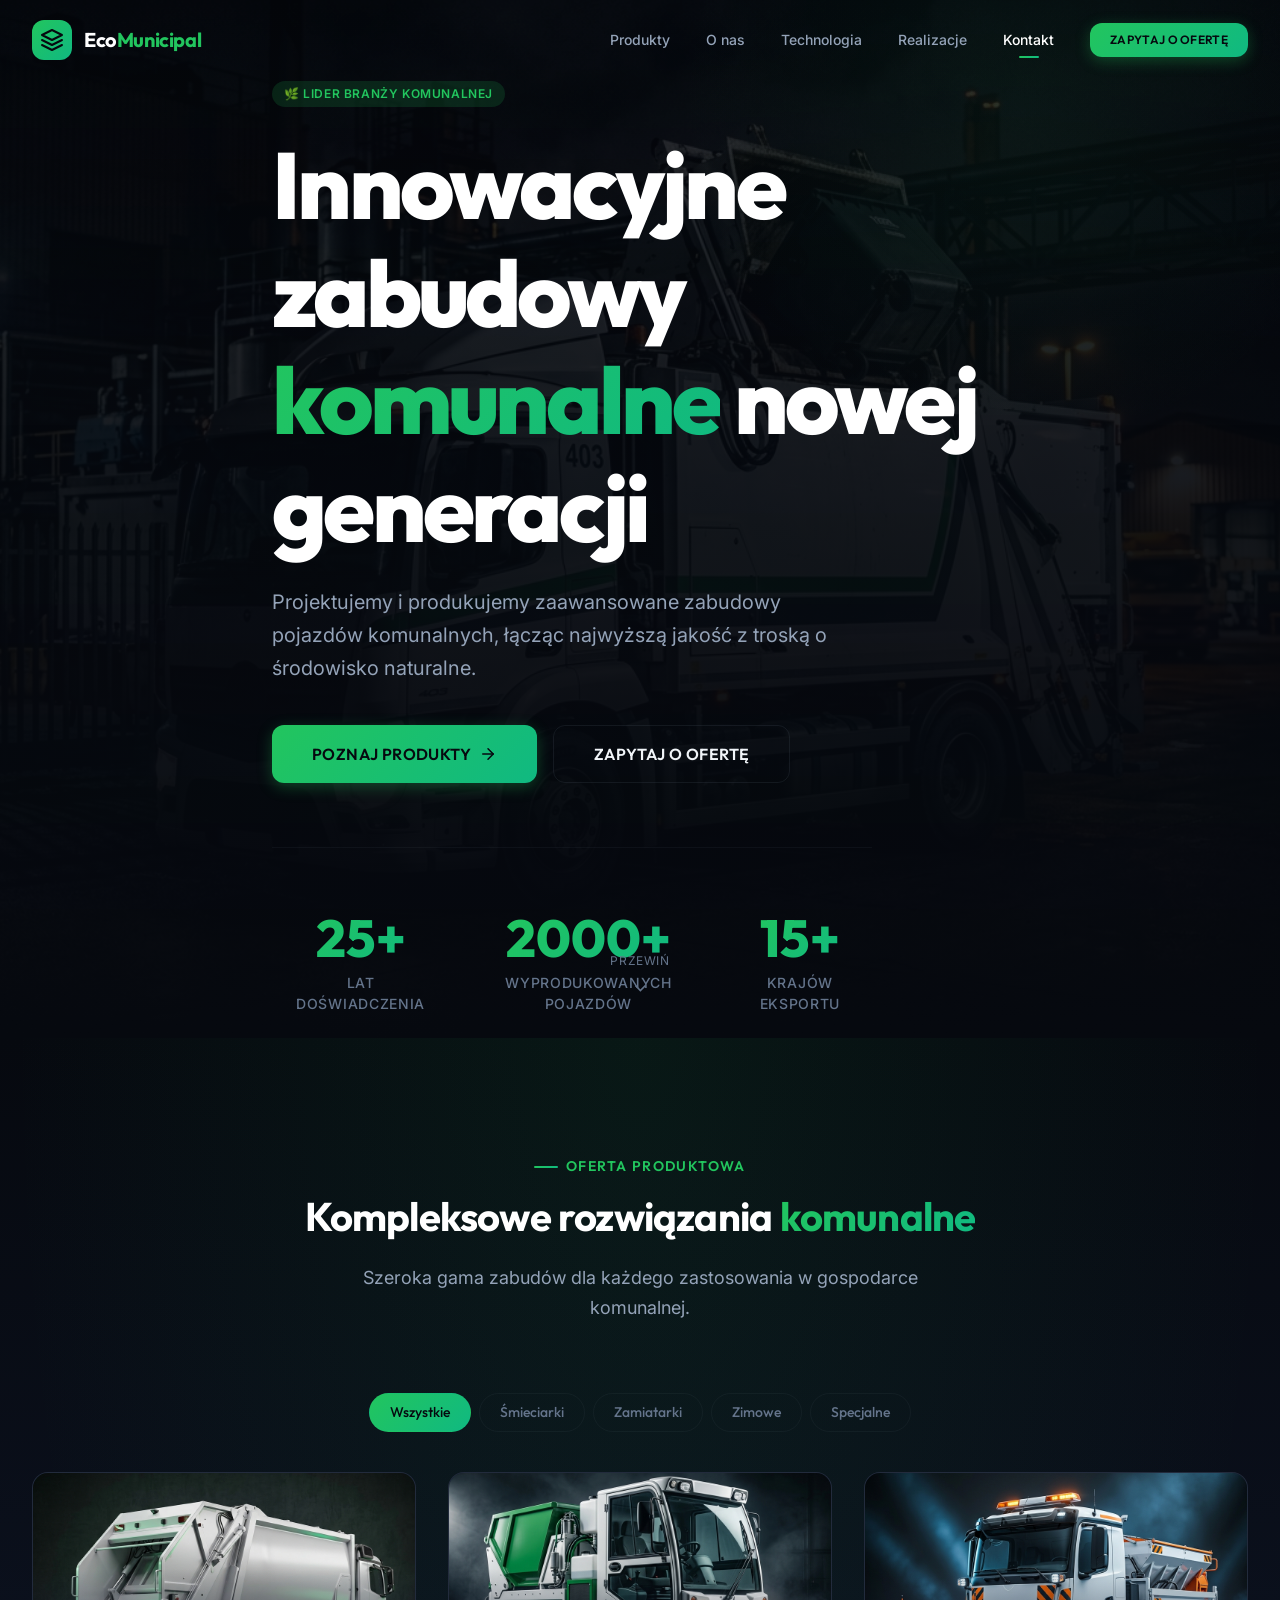
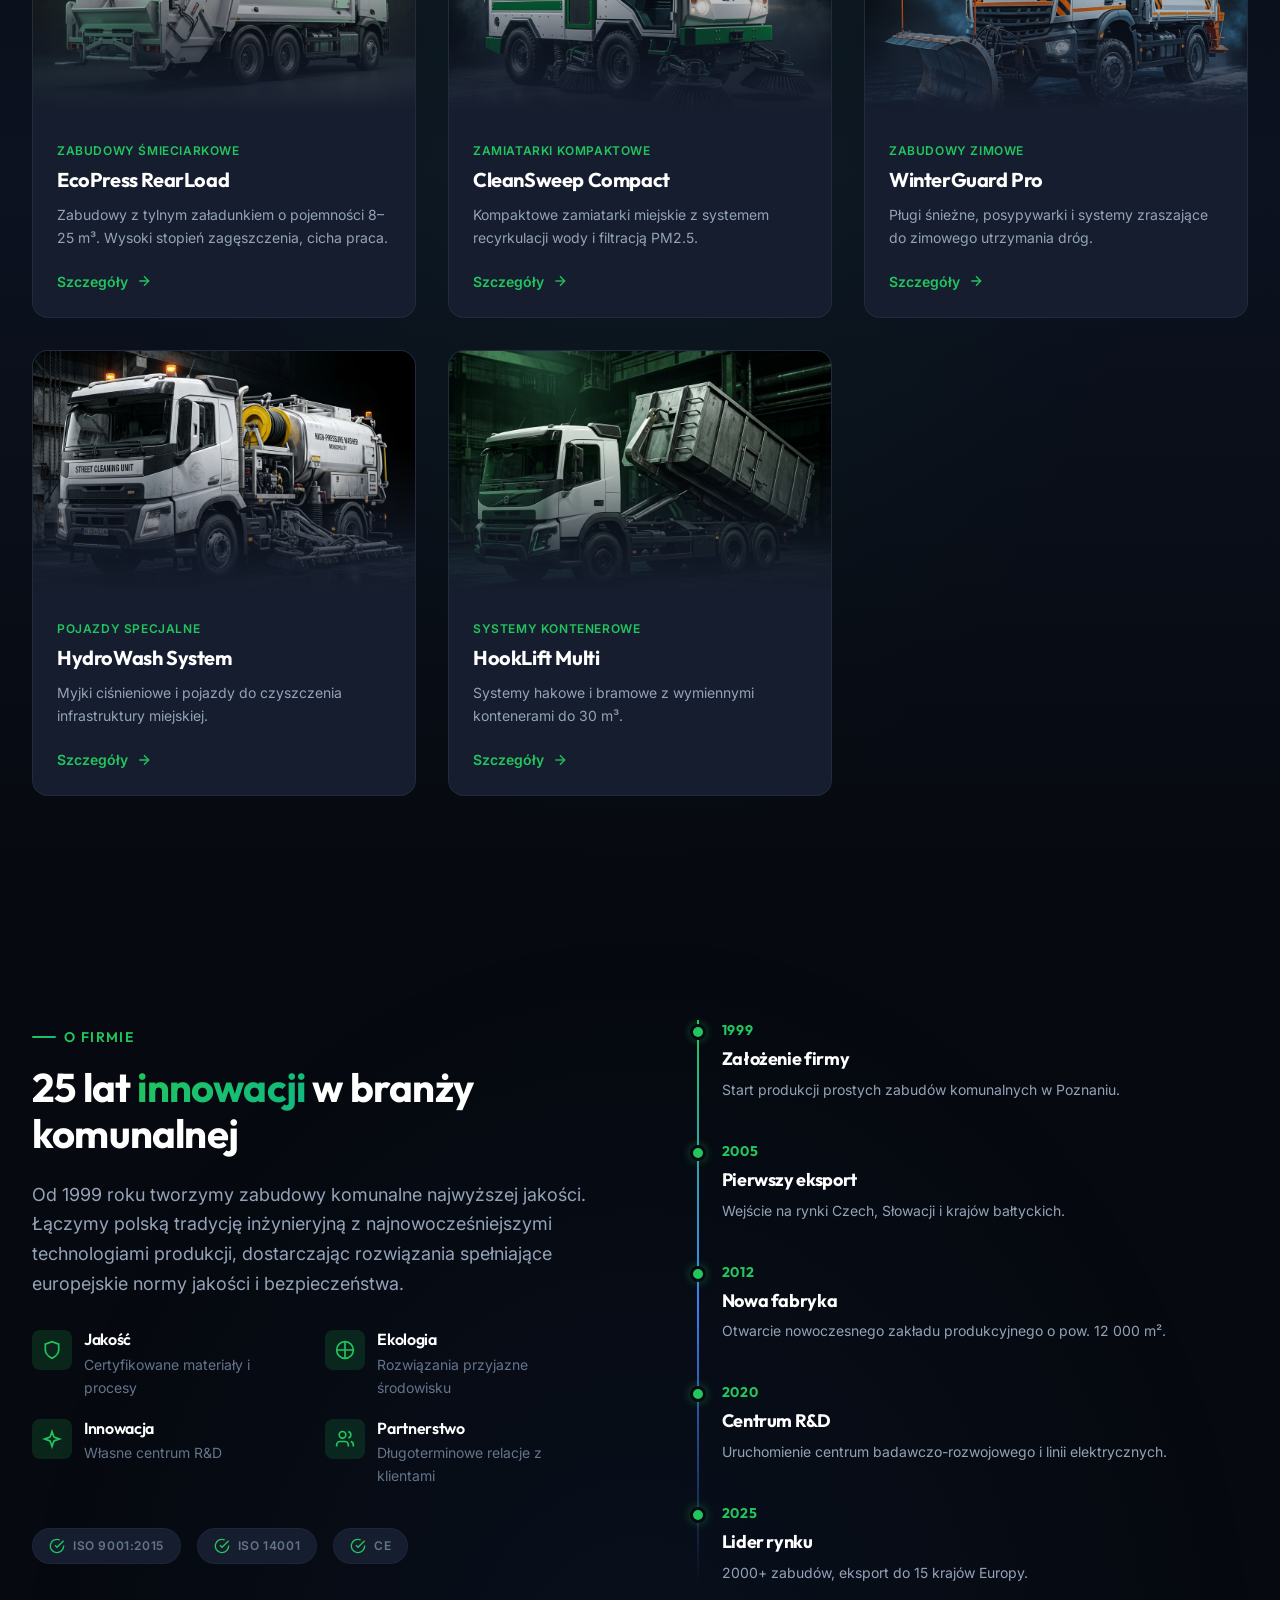
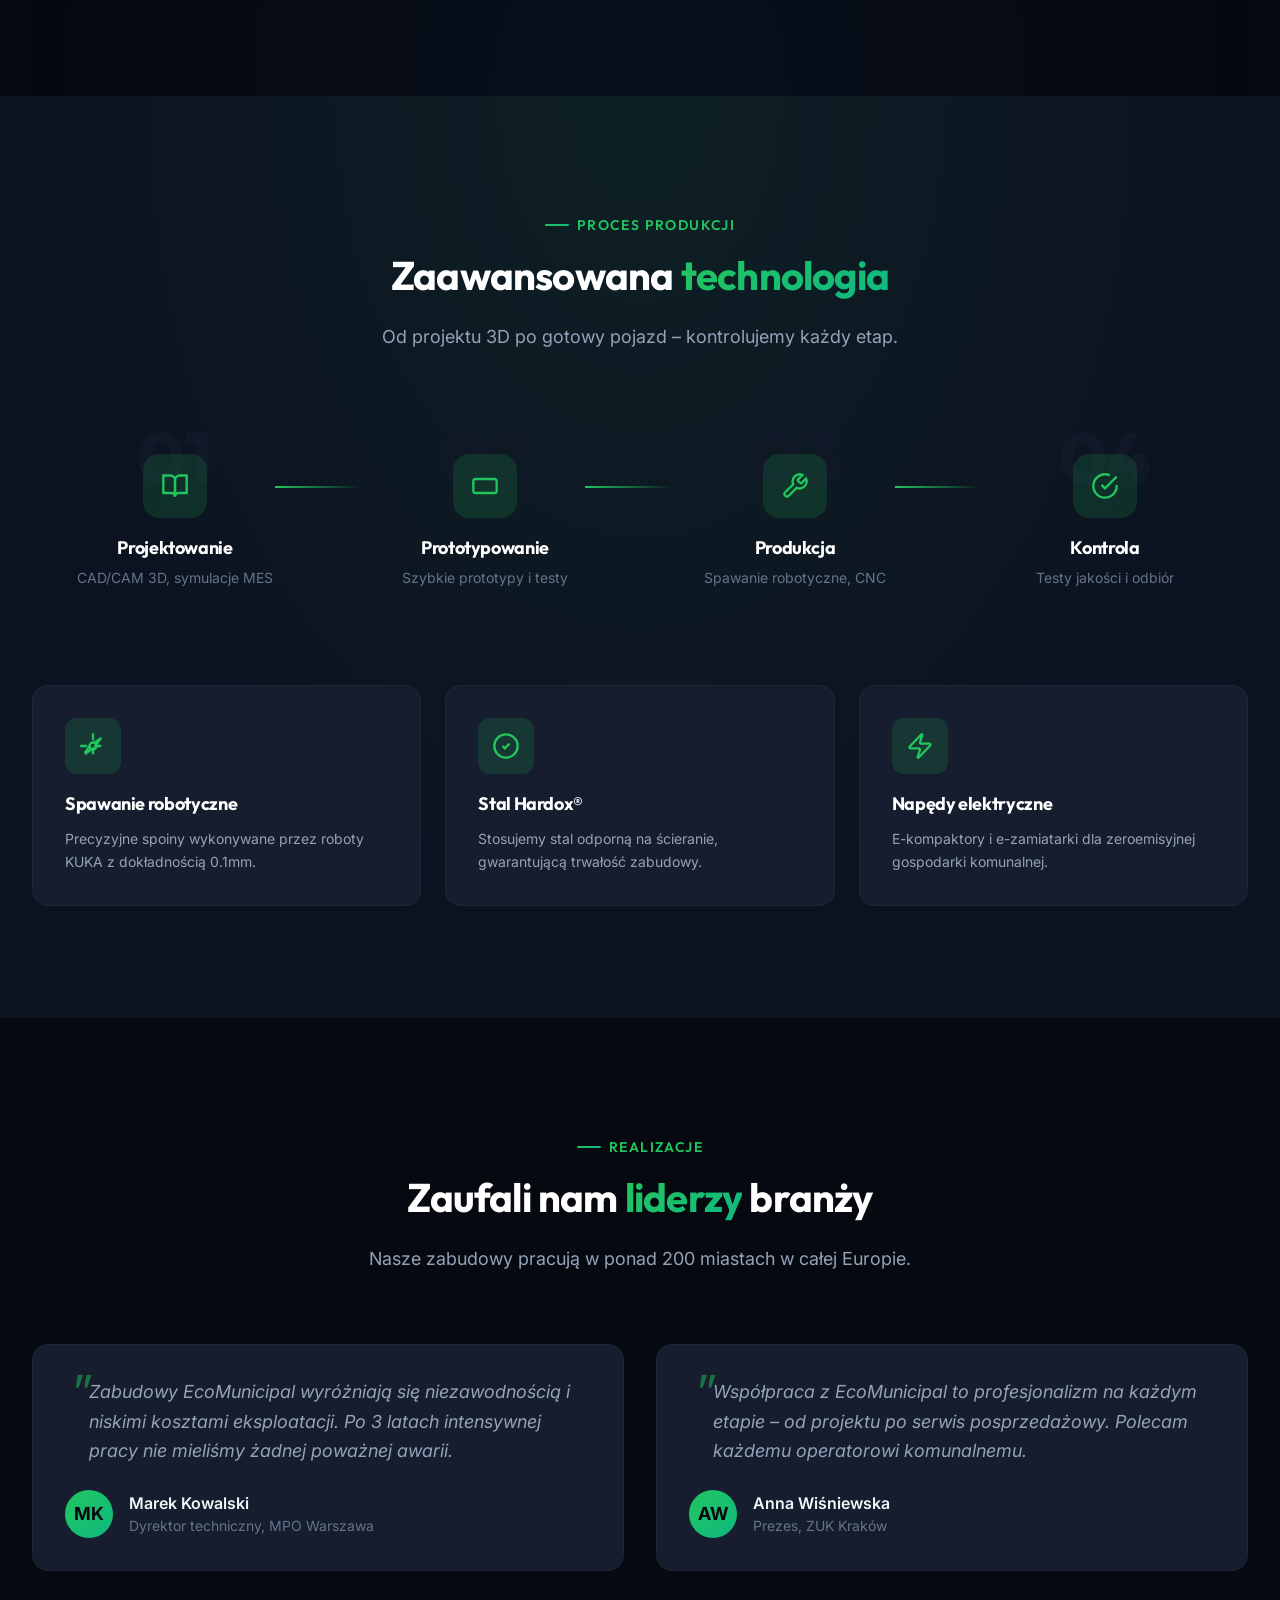
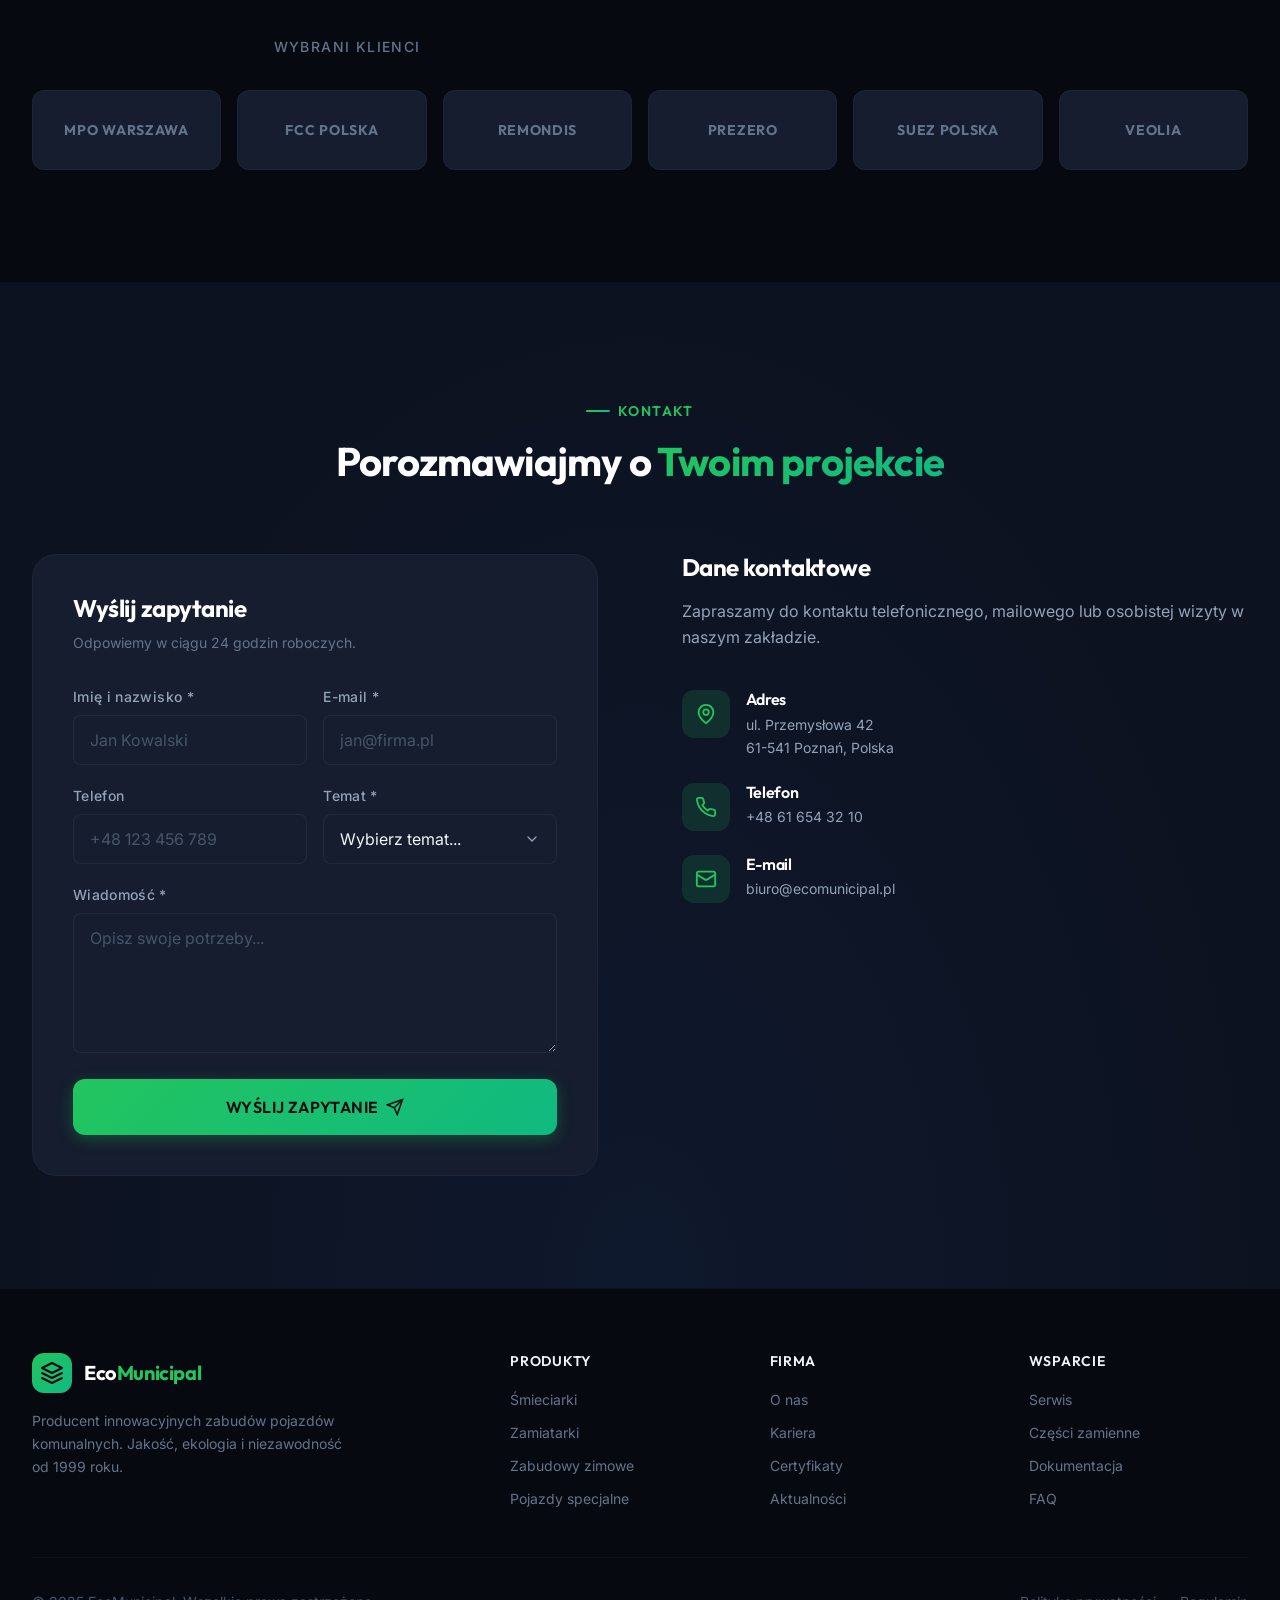
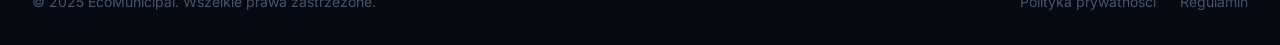
==== index.html @ 46cf226e "initial-commit" ====
<!DOCTYPE html>
<html lang="pl">
<head>
  <meta charset="UTF-8">
  <meta name="viewport" content="width=device-width, initial-scale=1.0">
  <title>EcoMunicipal – Innowacyjne Zabudowy Komunalne</title>
  <meta name="description" content="Producent nowoczesnych zabudów pojazdów komunalnych. Śmieciarki, zamiatarki, pojazdy zimowe i specjalne.">
  <link rel="preconnect" href="https://fonts.googleapis.com">
  <link href="https://fonts.googleapis.com/css2?family=Inter:wght@300;400;500;600;700&family=Outfit:wght@400;500;600;700;800&display=swap" rel="stylesheet">
  <link rel="stylesheet" href="styles/variables.css">
  <link rel="stylesheet" href="styles/base.css">
  <link rel="stylesheet" href="styles/components.css">
  <link rel="stylesheet" href="styles/sections.css">
  <link rel="stylesheet" href="styles/sections-part2.css">
  <link rel="stylesheet" href="styles/animations.css">
</head>
<body>
  <div class="scroll-progress" id="scroll-progress"></div>

  <!-- HEADER -->
  <header class="header" id="header">
    <div class="header__inner">
      <a href="#" class="header__logo">
        <div class="header__logo-icon">
          <svg viewBox="0 0 24 24" fill="none" stroke="currentColor" stroke-width="2" stroke-linecap="round" stroke-linejoin="round"><path d="M12 2L2 7l10 5 10-5-10-5z"/><path d="M2 17l10 5 10-5"/><path d="M2 12l10 5 10-5"/></svg>
        </div>
        <span class="header__logo-text">Eco<span>Municipal</span></span>
      </a>
      <nav class="header__nav" id="main-nav">
        <a href="#produkty" class="header__nav-link">Produkty</a>
        <a href="#o-nas" class="header__nav-link">O nas</a>
        <a href="#technologia" class="header__nav-link">Technologia</a>
        <a href="#realizacje" class="header__nav-link">Realizacje</a>
        <a href="#kontakt" class="header__nav-link">Kontakt</a>
        <a href="#kontakt" class="btn btn--primary btn--sm header__cta">Zapytaj o ofertę</a>
      </nav>
      <button class="header__menu-toggle" id="menu-toggle" aria-label="Menu"><span></span><span></span><span></span></button>
    </div>
  </header>

  <!-- HERO -->
  <section class="hero" id="hero">
    <canvas class="hero__canvas" id="hero-particles"></canvas>
    <div class="hero__bg">
      <img src="assets/images/hero-bg.png" alt="Pojazd komunalny" loading="eager">
      <div class="hero__bg-overlay"></div>
    </div>
    <div class="hero__bg-glow"></div>
    <div class="container hero__content">
      <div class="hero__badge"><span class="badge badge--green">🌿 Lider branży komunalnej</span></div>
      <h1 class="hero__title">Innowacyjne zabudowy <span>komunalne</span> nowej generacji</h1>
      <p class="hero__subtitle">Projektujemy i produkujemy zaawansowane zabudowy pojazdów komunalnych, łącząc najwyższą jakość z troską o środowisko naturalne.</p>
      <div class="hero__actions">
        <a href="#produkty" class="btn btn--primary btn--lg">Poznaj produkty <svg viewBox="0 0 24 24" fill="none" stroke="currentColor" stroke-width="2" stroke-linecap="round" stroke-linejoin="round" width="18" height="18"><path d="M5 12h14"/><path d="m12 5 7 7-7 7"/></svg></a>
        <a href="#kontakt" class="btn btn--outline btn--lg">Zapytaj o ofertę</a>
      </div>
      <div class="hero__stats">
        <div class="stat-card"><div class="stat-card__number" data-counter="25" data-suffix="+">0</div><div class="stat-card__label">Lat doświadczenia</div></div>
        <div class="stat-card"><div class="stat-card__number" data-counter="2000" data-suffix="+">0</div><div class="stat-card__label">Wyprodukowanych pojazdów</div></div>
        <div class="stat-card"><div class="stat-card__number" data-counter="15" data-suffix="+">0</div><div class="stat-card__label">Krajów eksportu</div></div>
      </div>
    </div>
    <div class="hero__scroll-indicator"><span>Przewiń</span><svg viewBox="0 0 24 24" fill="none" stroke="currentColor" stroke-width="2"><path d="m6 9 6 6 6-6"/></svg></div>
  </section>

  <!-- PRODUCTS -->
  <section class="section products" id="produkty">
    <div class="container">
      <div class="section__header animate">
        <div class="section__label">Oferta produktowa</div>
        <h2 class="section__title">Kompleksowe rozwiązania <span>komunalne</span></h2>
        <p class="section__description">Szeroka gama zabudów dla każdego zastosowania w gospodarce komunalnej.</p>
      </div>
      <div class="tabs animate">
        <button class="tab-btn active" data-filter="all">Wszystkie</button>
        <button class="tab-btn" data-filter="refuse">Śmieciarki</button>
        <button class="tab-btn" data-filter="sweeper">Zamiatarki</button>
        <button class="tab-btn" data-filter="winter">Zimowe</button>
        <button class="tab-btn" data-filter="special">Specjalne</button>
      </div>
      <div class="products__grid animate--stagger">
        <article class="product-card" data-category="refuse">
          <div class="product-card__image"><img src="assets/images/product-refuse.png" alt="Zabudowa śmieciarkowa" loading="lazy"></div>
          <div class="product-card__body">
            <span class="product-card__category">Zabudowy śmieciarkowe</span>
            <h3 class="product-card__title">EcoPress RearLoad</h3>
            <p class="product-card__description">Zabudowy z tylnym załadunkiem o pojemności 8–25 m³. Wysoki stopień zagęszczenia, cicha praca.</p>
            <a href="#" class="product-card__link">Szczegóły <svg viewBox="0 0 24 24" fill="none" stroke="currentColor" stroke-width="2"><path d="M5 12h14"/><path d="m12 5 7 7-7 7"/></svg></a>
          </div>
        </article>
        <article class="product-card" data-category="sweeper">
          <div class="product-card__image"><img src="assets/images/product-sweeper.png" alt="Zamiatarka" loading="lazy"></div>
          <div class="product-card__body">
            <span class="product-card__category">Zamiatarki kompaktowe</span>
            <h3 class="product-card__title">CleanSweep Compact</h3>
            <p class="product-card__description">Kompaktowe zamiatarki miejskie z systemem recyrkulacji wody i filtracją PM2.5.</p>
            <a href="#" class="product-card__link">Szczegóły <svg viewBox="0 0 24 24" fill="none" stroke="currentColor" stroke-width="2"><path d="M5 12h14"/><path d="m12 5 7 7-7 7"/></svg></a>
          </div>
        </article>
        <article class="product-card" data-category="winter">
          <div class="product-card__image"><img src="assets/images/product-winter.png" alt="Zabudowa zimowa" loading="lazy"></div>
          <div class="product-card__body">
            <span class="product-card__category">Zabudowy zimowe</span>
            <h3 class="product-card__title">WinterGuard Pro</h3>
            <p class="product-card__description">Pługi śnieżne, posypywarki i systemy zraszające do zimowego utrzymania dróg.</p>
            <a href="#" class="product-card__link">Szczegóły <svg viewBox="0 0 24 24" fill="none" stroke="currentColor" stroke-width="2"><path d="M5 12h14"/><path d="m12 5 7 7-7 7"/></svg></a>
          </div>
        </article>
        <article class="product-card" data-category="special">
          <div class="product-card__image"><img src="assets/images/product-special.png" alt="Pojazd specjalny" loading="lazy"></div>
          <div class="product-card__body">
            <span class="product-card__category">Pojazdy specjalne</span>
            <h3 class="product-card__title">HydroWash System</h3>
            <p class="product-card__description">Myjki ciśnieniowe i pojazdy do czyszczenia infrastruktury miejskiej.</p>
            <a href="#" class="product-card__link">Szczegóły <svg viewBox="0 0 24 24" fill="none" stroke="currentColor" stroke-width="2"><path d="M5 12h14"/><path d="m12 5 7 7-7 7"/></svg></a>
          </div>
        </article>
        <article class="product-card" data-category="refuse">
          <div class="product-card__image"><img src="assets/images/product-container.png" alt="System kontenerowy" loading="lazy"></div>
          <div class="product-card__body">
            <span class="product-card__category">Systemy kontenerowe</span>
            <h3 class="product-card__title">HookLift Multi</h3>
            <p class="product-card__description">Systemy hakowe i bramowe z wymiennymi kontenerami do 30 m³.</p>
            <a href="#" class="product-card__link">Szczegóły <svg viewBox="0 0 24 24" fill="none" stroke="currentColor" stroke-width="2"><path d="M5 12h14"/><path d="m12 5 7 7-7 7"/></svg></a>
          </div>
        </article>
      </div>
    </div>
  </section>

  <!-- ABOUT -->
  <section class="section about" id="o-nas">
    <div class="container">
      <div class="about__grid">
        <div class="about__content animate--left">
          <div class="section__label">O firmie</div>
          <h2 class="section__title">25 lat <span>innowacji</span> w branży komunalnej</h2>
          <p class="about__text">Od 1999 roku tworzymy zabudowy komunalne najwyższej jakości. Łączymy polską tradycję inżynieryjną z najnowocześniejszymi technologiami produkcji, dostarczając rozwiązania spełniające europejskie normy jakości i bezpieczeństwa.</p>
          <div class="about__values">
            <div class="about__value">
              <div class="about__value-icon"><svg viewBox="0 0 24 24" fill="none" stroke="currentColor" stroke-width="2"><path d="M12 22s8-4 8-10V5l-8-3-8 3v7c0 6 8 10 8 10z"/></svg></div>
              <div><h4>Jakość</h4><p>Certyfikowane materiały i procesy</p></div>
            </div>
            <div class="about__value">
              <div class="about__value-icon"><svg viewBox="0 0 24 24" fill="none" stroke="currentColor" stroke-width="2"><path d="M12 2v20M2 12h20"/><circle cx="12" cy="12" r="10"/></svg></div>
              <div><h4>Ekologia</h4><p>Rozwiązania przyjazne środowisku</p></div>
            </div>
            <div class="about__value">
              <div class="about__value-icon"><svg viewBox="0 0 24 24" fill="none" stroke="currentColor" stroke-width="2"><path d="m12 3-1.9 5.8a2 2 0 0 1-1.3 1.3L3 12l5.8 1.9a2 2 0 0 1 1.3 1.3L12 21l1.9-5.8a2 2 0 0 1 1.3-1.3L21 12l-5.8-1.9a2 2 0 0 1-1.3-1.3Z"/></svg></div>
              <div><h4>Innowacja</h4><p>Własne centrum R&D</p></div>
            </div>
            <div class="about__value">
              <div class="about__value-icon"><svg viewBox="0 0 24 24" fill="none" stroke="currentColor" stroke-width="2"><path d="M16 21v-2a4 4 0 0 0-4-4H6a4 4 0 0 0-4 4v2"/><circle cx="9" cy="7" r="4"/><path d="M22 21v-2a4 4 0 0 0-3-3.87"/><path d="M16 3.13a4 4 0 0 1 0 7.75"/></svg></div>
              <div><h4>Partnerstwo</h4><p>Długoterminowe relacje z klientami</p></div>
            </div>
          </div>
          <div class="about__certs">
            <div class="about__cert"><svg viewBox="0 0 24 24" fill="none" stroke="currentColor" stroke-width="2"><path d="M22 11.08V12a10 10 0 1 1-5.93-9.14"/><path d="m9 11 3 3L22 4"/></svg> ISO 9001:2015</div>
            <div class="about__cert"><svg viewBox="0 0 24 24" fill="none" stroke="currentColor" stroke-width="2"><path d="M22 11.08V12a10 10 0 1 1-5.93-9.14"/><path d="m9 11 3 3L22 4"/></svg> ISO 14001</div>
            <div class="about__cert"><svg viewBox="0 0 24 24" fill="none" stroke="currentColor" stroke-width="2"><path d="M22 11.08V12a10 10 0 1 1-5.93-9.14"/><path d="m9 11 3 3L22 4"/></svg> CE</div>
          </div>
        </div>
        <div class="timeline animate--right">
          <div class="timeline__item"><div class="timeline__dot"></div><div class="timeline__year">1999</div><h4 class="timeline__title">Założenie firmy</h4><p class="timeline__text">Start produkcji prostych zabudów komunalnych w Poznaniu.</p></div>
          <div class="timeline__item"><div class="timeline__dot"></div><div class="timeline__year">2005</div><h4 class="timeline__title">Pierwszy eksport</h4><p class="timeline__text">Wejście na rynki Czech, Słowacji i krajów bałtyckich.</p></div>
          <div class="timeline__item"><div class="timeline__dot"></div><div class="timeline__year">2012</div><h4 class="timeline__title">Nowa fabryka</h4><p class="timeline__text">Otwarcie nowoczesnego zakładu produkcyjnego o pow. 12 000 m².</p></div>
          <div class="timeline__item"><div class="timeline__dot"></div><div class="timeline__year">2020</div><h4 class="timeline__title">Centrum R&D</h4><p class="timeline__text">Uruchomienie centrum badawczo-rozwojowego i linii elektrycznych.</p></div>
          <div class="timeline__item"><div class="timeline__dot"></div><div class="timeline__year">2025</div><h4 class="timeline__title">Lider rynku</h4><p class="timeline__text">2000+ zabudów, eksport do 15 krajów Europy.</p></div>
        </div>
      </div>
    </div>
  </section>

  <!-- TECHNOLOGY -->
  <section class="section technology" id="technologia">
    <div class="container">
      <div class="section__header animate">
        <div class="section__label">Proces produkcji</div>
        <h2 class="section__title">Zaawansowana <span>technologia</span></h2>
        <p class="section__description">Od projektu 3D po gotowy pojazd – kontrolujemy każdy etap.</p>
      </div>
      <div class="technology__steps animate--stagger">
        <div class="tech-step"><span class="tech-step__number">01</span>
          <div class="tech-step__icon"><svg viewBox="0 0 24 24" fill="none" stroke="currentColor" stroke-width="2"><path d="M2 3h6a4 4 0 0 1 4 4v14a3 3 0 0 0-3-3H2z"/><path d="M22 3h-6a4 4 0 0 0-4 4v14a3 3 0 0 1 3-3h7z"/></svg></div>
          <h4 class="tech-step__title">Projektowanie</h4><p class="tech-step__text">CAD/CAM 3D, symulacje MES</p>
        </div>
        <div class="tech-step"><span class="tech-step__number">02</span>
          <div class="tech-step__icon"><svg viewBox="0 0 24 24" fill="none" stroke="currentColor" stroke-width="2"><rect x="2" y="6" width="20" height="12" rx="2"/><path d="M12 12h.01"/><path d="M17 12h.01"/><path d="M7 12h.01"/></svg></div>
          <h4 class="tech-step__title">Prototypowanie</h4><p class="tech-step__text">Szybkie prototypy i testy</p>
        </div>
        <div class="tech-step"><span class="tech-step__number">03</span>
          <div class="tech-step__icon"><svg viewBox="0 0 24 24" fill="none" stroke="currentColor" stroke-width="2"><path d="M14.7 6.3a1 1 0 0 0 0 1.4l1.6 1.6a1 1 0 0 0 1.4 0l3.77-3.77a6 6 0 0 1-7.94 7.94l-6.91 6.91a2.12 2.12 0 0 1-3-3l6.91-6.91a6 6 0 0 1 7.94-7.94l-3.76 3.76z"/></svg></div>
          <h4 class="tech-step__title">Produkcja</h4><p class="tech-step__text">Spawanie robotyczne, CNC</p>
        </div>
        <div class="tech-step"><span class="tech-step__number">04</span>
          <div class="tech-step__icon"><svg viewBox="0 0 24 24" fill="none" stroke="currentColor" stroke-width="2"><path d="M22 11.08V12a10 10 0 1 1-5.93-9.14"/><path d="m9 11 3 3L22 4"/></svg></div>
          <h4 class="tech-step__title">Kontrola</h4><p class="tech-step__text">Testy jakości i odbiór</p>
        </div>
      </div>
      <div class="technology__features animate--stagger">
        <div class="feature-card">
          <div class="feature-card__icon"><svg viewBox="0 0 24 24" fill="none" stroke="currentColor" stroke-width="2"><circle cx="12" cy="12" r="3"/><path d="M12 1v6m0 6v6m-7-1 4.2-5.8M19 5l-4.2 5.8M1 12h6m6 0h6M5 19l5.8-4.2M19 5l-5.8 4.2"/></svg></div>
          <h4 class="feature-card__title">Spawanie robotyczne</h4>
          <p class="feature-card__text">Precyzyjne spoiny wykonywane przez roboty KUKA z dokładnością 0.1mm.</p>
        </div>
        <div class="feature-card">
          <div class="feature-card__icon"><svg viewBox="0 0 24 24" fill="none" stroke="currentColor" stroke-width="2"><path d="M12 22c5.523 0 10-4.477 10-10S17.523 2 12 2 2 6.477 2 12s4.477 10 10 10z"/><path d="m9 12 2 2 4-4"/></svg></div>
          <h4 class="feature-card__title">Stal Hardox®</h4>
          <p class="feature-card__text">Stosujemy stal odporną na ścieranie, gwarantującą trwałość zabudowy.</p>
        </div>
        <div class="feature-card">
          <div class="feature-card__icon"><svg viewBox="0 0 24 24" fill="none" stroke="currentColor" stroke-width="2"><path d="M4 14a1 1 0 0 1-.78-1.63l9.9-10.2a.5.5 0 0 1 .86.46l-1.92 6.02A1 1 0 0 0 13 10h7a1 1 0 0 1 .78 1.63l-9.9 10.2a.5.5 0 0 1-.86-.46l1.92-6.02A1 1 0 0 0 11 14z"/></svg></div>
          <h4 class="feature-card__title">Napędy elektryczne</h4>
          <p class="feature-card__text">E-kompaktory i e-zamiatarki dla zeroemisyjnej gospodarki komunalnej.</p>
        </div>
      </div>
    </div>
  </section>

  <!-- REFERENCES -->
  <section class="section references" id="realizacje">
    <div class="container">
      <div class="section__header animate">
        <div class="section__label">Realizacje</div>
        <h2 class="section__title">Zaufali nam <span>liderzy</span> branży</h2>
        <p class="section__description">Nasze zabudowy pracują w ponad 200 miastach w całej Europie.</p>
      </div>
      <div class="references__testimonials animate--stagger">
        <div class="testimonial-card">
          <p class="testimonial-card__quote">Zabudowy EcoMunicipal wyróżniają się niezawodnością i niskimi kosztami eksploatacji. Po 3 latach intensywnej pracy nie mieliśmy żadnej poważnej awarii.</p>
          <div class="testimonial-card__author"><div class="testimonial-card__avatar">MK</div><div><div class="testimonial-card__name">Marek Kowalski</div><div class="testimonial-card__role">Dyrektor techniczny, MPO Warszawa</div></div></div>
        </div>
        <div class="testimonial-card">
          <p class="testimonial-card__quote">Współpraca z EcoMunicipal to profesjonalizm na każdym etapie – od projektu po serwis posprzedażowy. Polecam każdemu operatorowi komunalnemu.</p>
          <div class="testimonial-card__author"><div class="testimonial-card__avatar">AW</div><div><div class="testimonial-card__name">Anna Wiśniewska</div><div class="testimonial-card__role">Prezes, ZUK Kraków</div></div></div>
        </div>
      </div>
      <div class="references__clients animate">
        <p class="references__clients-title">Wybrani klienci</p>
        <div class="logo-grid">
          <div class="logo-grid__item"><span>MPO Warszawa</span></div>
          <div class="logo-grid__item"><span>FCC Polska</span></div>
          <div class="logo-grid__item"><span>Remondis</span></div>
          <div class="logo-grid__item"><span>PreZero</span></div>
          <div class="logo-grid__item"><span>Suez Polska</span></div>
          <div class="logo-grid__item"><span>Veolia</span></div>
        </div>
      </div>
    </div>
  </section>

  <!-- CONTACT -->
  <section class="section contact" id="kontakt">
    <div class="container">
      <div class="section__header animate">
        <div class="section__label">Kontakt</div>
        <h2 class="section__title">Porozmawiajmy o <span>Twoim projekcie</span></h2>
      </div>
      <div class="contact__grid">
        <div class="contact__form-wrapper animate--left">
          <h3 class="contact__form-title">Wyślij zapytanie</h3>
          <p class="contact__form-subtitle">Odpowiemy w ciągu 24 godzin roboczych.</p>
          <form id="contact-form">
            <div class="contact__form-row">
              <div class="form-group"><label class="form-label" for="name">Imię i nazwisko *</label><input type="text" id="name" class="form-input" required placeholder="Jan Kowalski"><span class="form-error">Pole wymagane</span></div>
              <div class="form-group"><label class="form-label" for="email">E-mail *</label><input type="email" id="email" class="form-input" required placeholder="jan@firma.pl"><span class="form-error">Podaj poprawny e-mail</span></div>
            </div>
            <div class="contact__form-row">
              <div class="form-group"><label class="form-label" for="phone">Telefon</label><input type="tel" id="phone" class="form-input" placeholder="+48 123 456 789"></div>
              <div class="form-group"><label class="form-label" for="subject">Temat *</label><select id="subject" class="form-select" required><option value="">Wybierz temat...</option><option>Zabudowy śmieciarkowe</option><option>Zamiatarki</option><option>Zabudowy zimowe</option><option>Pojazdy specjalne</option><option>Serwis / Części</option><option>Inne</option></select><span class="form-error">Wybierz temat</span></div>
            </div>
            <div class="form-group"><label class="form-label" for="message">Wiadomość *</label><textarea id="message" class="form-textarea" required placeholder="Opisz swoje potrzeby..."></textarea><span class="form-error">Pole wymagane</span></div>
            <button type="submit" class="btn btn--primary btn--lg" style="width:100%">Wyślij zapytanie <svg viewBox="0 0 24 24" fill="none" stroke="currentColor" stroke-width="2" width="18" height="18"><path d="M22 2 11 13"/><path d="m22 2-7 20-4-9-9-4z"/></svg></button>
          </form>
          <div class="form-success"><div class="form-success__icon"><svg viewBox="0 0 24 24" fill="none" stroke="currentColor" stroke-width="2"><path d="M22 11.08V12a10 10 0 1 1-5.93-9.14"/><path d="m9 11 3 3L22 4"/></svg></div><h3>Wiadomość wysłana!</h3><p>Dziękujemy za kontakt. Odpowiemy najszybciej jak to możliwe.</p></div>
        </div>
        <div class="contact__info animate--right">
          <h3 class="contact__info-title">Dane kontaktowe</h3>
          <p class="contact__info-text">Zapraszamy do kontaktu telefonicznego, mailowego lub osobistej wizyty w naszym zakładzie.</p>
          <div class="contact__details">
            <div class="contact__detail"><div class="contact__detail-icon"><svg viewBox="0 0 24 24" fill="none" stroke="currentColor" stroke-width="2"><path d="M20 10c0 6-8 12-8 12s-8-6-8-12a8 8 0 0 1 16 0Z"/><circle cx="12" cy="10" r="3"/></svg></div><div><h4>Adres</h4><p>ul. Przemysłowa 42<br>61-541 Poznań, Polska</p></div></div>
            <div class="contact__detail"><div class="contact__detail-icon"><svg viewBox="0 0 24 24" fill="none" stroke="currentColor" stroke-width="2"><path d="M22 16.92v3a2 2 0 0 1-2.18 2 19.79 19.79 0 0 1-8.63-3.07 19.5 19.5 0 0 1-6-6 19.79 19.79 0 0 1-3.07-8.67A2 2 0 0 1 4.11 2h3a2 2 0 0 1 2 1.72c.127.96.361 1.903.7 2.81a2 2 0 0 1-.45 2.11L8.09 9.91a16 16 0 0 0 6 6l1.27-1.27a2 2 0 0 1 2.11-.45c.907.339 1.85.573 2.81.7A2 2 0 0 1 22 16.92z"/></svg></div><div><h4>Telefon</h4><p><a href="tel:+48616543210">+48 61 654 32 10</a></p></div></div>
            <div class="contact__detail"><div class="contact__detail-icon"><svg viewBox="0 0 24 24" fill="none" stroke="currentColor" stroke-width="2"><rect width="20" height="16" x="2" y="4" rx="2"/><path d="m22 7-8.97 5.7a1.94 1.94 0 0 1-2.06 0L2 7"/></svg></div><div><h4>E-mail</h4><p><a href="mailto:biuro@ecomunicipal.pl">biuro@ecomunicipal.pl</a></p></div></div>
          </div>
        </div>
      </div>
    </div>
  </section>

  <!-- FOOTER -->
  <footer class="footer">
    <div class="container">
      <div class="footer__grid">
        <div class="footer__brand">
          <a href="#" class="header__logo"><div class="header__logo-icon"><svg viewBox="0 0 24 24" fill="none" stroke="currentColor" stroke-width="2" stroke-linecap="round" stroke-linejoin="round"><path d="M12 2L2 7l10 5 10-5-10-5z"/><path d="M2 17l10 5 10-5"/><path d="M2 12l10 5 10-5"/></svg></div><span class="header__logo-text">Eco<span>Municipal</span></span></a>
          <p>Producent innowacyjnych zabudów pojazdów komunalnych. Jakość, ekologia i niezawodność od 1999 roku.</p>
        </div>
        <div><h4 class="footer__heading">Produkty</h4><nav class="footer__links"><a href="#" class="footer__link">Śmieciarki</a><a href="#" class="footer__link">Zamiatarki</a><a href="#" class="footer__link">Zabudowy zimowe</a><a href="#" class="footer__link">Pojazdy specjalne</a></nav></div>
        <div><h4 class="footer__heading">Firma</h4><nav class="footer__links"><a href="#" class="footer__link">O nas</a><a href="#" class="footer__link">Kariera</a><a href="#" class="footer__link">Certyfikaty</a><a href="#" class="footer__link">Aktualności</a></nav></div>
        <div><h4 class="footer__heading">Wsparcie</h4><nav class="footer__links"><a href="#" class="footer__link">Serwis</a><a href="#" class="footer__link">Części zamienne</a><a href="#" class="footer__link">Dokumentacja</a><a href="#" class="footer__link">FAQ</a></nav></div>
      </div>
      <div class="footer__bottom">
        <p class="footer__copyright">&copy; 2025 EcoMunicipal. Wszelkie prawa zastrzeżone.</p>
        <div class="footer__legal"><a href="#">Polityka prywatności</a><a href="#">Regulamin</a></div>
      </div>
    </div>
  </footer>

  <script src="js/main.js"></script>
</body>
</html>
---- styles/variables.css ----
/* ===================================================
   DESIGN SYSTEM – EcoMunicipal
   Municipal Vehicle Body Manufacturer
   =================================================== */

:root {
  /* ─── Color Palette ─── */
  /* Primary – Dark Industrial */
  --color-bg-primary: #06090F;
  --color-bg-secondary: #0C1220;
  --color-bg-tertiary: #111827;
  --color-bg-card: #151D2E;
  --color-bg-card-hover: #1A2540;
  --color-bg-elevated: #1E293B;

  /* Surfaces */
  --color-surface-glass: rgba(15, 23, 42, 0.7);
  --color-surface-glass-light: rgba(30, 41, 59, 0.5);
  --color-surface-overlay: rgba(6, 9, 15, 0.85);

  /* Accent – Eco Green */
  --color-accent-primary: #22C55E;
  --color-accent-primary-rgb: 34, 197, 94;
  --color-accent-secondary: #10B981;
  --color-accent-tertiary: #059669;
  --color-accent-glow: rgba(34, 197, 94, 0.15);
  --color-accent-glow-strong: rgba(34, 197, 94, 0.3);

  /* Accent 2 – Tech Blue */
  --color-blue-primary: #3B82F6;
  --color-blue-primary-rgb: 59, 130, 246;
  --color-blue-secondary: #2563EB;
  --color-blue-glow: rgba(59, 130, 246, 0.15);

  /* Gradients */
  --gradient-accent: linear-gradient(135deg, #22C55E, #10B981);
  --gradient-accent-hover: linear-gradient(135deg, #16A34A, #059669);
  --gradient-blue: linear-gradient(135deg, #3B82F6, #2563EB);
  --gradient-hero: linear-gradient(180deg, rgba(6,9,15,0) 0%, rgba(6,9,15,0.6) 50%, #06090F 100%);
  --gradient-section: linear-gradient(180deg, #06090F 0%, #0C1220 50%, #06090F 100%);
  --gradient-card-border: linear-gradient(135deg, rgba(34,197,94,0.3), rgba(59,130,246,0.1), transparent);
  --gradient-radial-green: radial-gradient(ellipse at 50% 0%, rgba(34,197,94,0.08) 0%, transparent 70%);
  --gradient-radial-blue: radial-gradient(ellipse at 50% 100%, rgba(59,130,246,0.06) 0%, transparent 70%);

  /* Text */
  --color-text-primary: #F1F5F9;
  --color-text-secondary: #94A3B8;
  --color-text-tertiary: #64748B;
  --color-text-muted: #475569;
  --color-text-accent: #22C55E;
  --color-text-white: #FFFFFF;

  /* Borders */
  --color-border-primary: rgba(148, 163, 184, 0.1);
  --color-border-secondary: rgba(148, 163, 184, 0.06);
  --color-border-accent: rgba(34, 197, 94, 0.3);
  --color-border-focus: rgba(34, 197, 94, 0.5);

  /* Status */
  --color-success: #22C55E;
  --color-warning: #F59E0B;
  --color-error: #EF4444;
  --color-info: #3B82F6;

  /* ─── Typography ─── */
  --font-heading: 'Outfit', 'Inter', system-ui, -apple-system, sans-serif;
  --font-body: 'Inter', system-ui, -apple-system, sans-serif;
  --font-mono: 'JetBrains Mono', 'Fira Code', monospace;

  /* Fluid Type Scale (clamp-based) */
  --text-xs: clamp(0.7rem, 0.65rem + 0.25vw, 0.75rem);
  --text-sm: clamp(0.8rem, 0.75rem + 0.25vw, 0.875rem);
  --text-base: clamp(0.9rem, 0.85rem + 0.25vw, 1rem);
  --text-lg: clamp(1rem, 0.925rem + 0.375vw, 1.125rem);
  --text-xl: clamp(1.15rem, 1rem + 0.5vw, 1.25rem);
  --text-2xl: clamp(1.35rem, 1.15rem + 0.75vw, 1.5rem);
  --text-3xl: clamp(1.6rem, 1.3rem + 1vw, 1.875rem);
  --text-4xl: clamp(2rem, 1.5rem + 1.5vw, 2.5rem);
  --text-5xl: clamp(2.5rem, 1.75rem + 2.5vw, 3.25rem);
  --text-6xl: clamp(3rem, 2rem + 3.5vw, 4.5rem);
  --text-7xl: clamp(3.5rem, 2.25rem + 4.5vw, 6rem);

  /* Line Heights */
  --leading-none: 1;
  --leading-tight: 1.15;
  --leading-snug: 1.3;
  --leading-normal: 1.5;
  --leading-relaxed: 1.65;
  --leading-loose: 1.8;

  /* Font Weights */
  --weight-light: 300;
  --weight-regular: 400;
  --weight-medium: 500;
  --weight-semibold: 600;
  --weight-bold: 700;
  --weight-extrabold: 800;

  /* Letter Spacing */
  --tracking-tighter: -0.04em;
  --tracking-tight: -0.02em;
  --tracking-normal: 0;
  --tracking-wide: 0.025em;
  --tracking-wider: 0.05em;
  --tracking-widest: 0.1em;

  /* ─── Spacing (4px grid) ─── */
  --space-0: 0;
  --space-1: 0.25rem;
  --space-2: 0.5rem;
  --space-3: 0.75rem;
  --space-4: 1rem;
  --space-5: 1.25rem;
  --space-6: 1.5rem;
  --space-8: 2rem;
  --space-10: 2.5rem;
  --space-12: 3rem;
  --space-16: 4rem;
  --space-20: 5rem;
  --space-24: 6rem;
  --space-32: 8rem;
  --space-40: 10rem;
  --space-48: 12rem;

  /* Section spacing (fluid) */
  --section-padding-y: clamp(4rem, 3rem + 5vw, 8rem);
  --section-padding-x: clamp(1rem, 0.5rem + 2vw, 2rem);

  /* Container */
  --container-max: 1400px;
  --container-narrow: 900px;
  --container-wide: 1600px;

  /* ─── Borders ─── */
  --radius-sm: 0.375rem;
  --radius-md: 0.5rem;
  --radius-lg: 0.75rem;
  --radius-xl: 1rem;
  --radius-2xl: 1.5rem;
  --radius-full: 9999px;

  /* ─── Shadows ─── */
  --shadow-sm: 0 1px 3px rgba(0, 0, 0, 0.3), 0 1px 2px rgba(0, 0, 0, 0.2);
  --shadow-md: 0 4px 12px rgba(0, 0, 0, 0.4), 0 2px 4px rgba(0, 0, 0, 0.3);
  --shadow-lg: 0 10px 30px rgba(0, 0, 0, 0.5), 0 4px 10px rgba(0, 0, 0, 0.3);
  --shadow-xl: 0 20px 50px rgba(0, 0, 0, 0.6), 0 8px 20px rgba(0, 0, 0, 0.4);
  --shadow-glow-green: 0 0 20px rgba(34, 197, 94, 0.2), 0 0 40px rgba(34, 197, 94, 0.1);
  --shadow-glow-blue: 0 0 20px rgba(59, 130, 246, 0.2), 0 0 40px rgba(59, 130, 246, 0.1);
  --shadow-card: 0 4px 20px rgba(0, 0, 0, 0.3);
  --shadow-card-hover: 0 8px 40px rgba(0, 0, 0, 0.4), 0 0 20px rgba(34, 197, 94, 0.1);

  /* ─── Transitions ─── */
  --transition-fast: 150ms cubic-bezier(0.4, 0, 0.2, 1);
  --transition-base: 250ms cubic-bezier(0.4, 0, 0.2, 1);
  --transition-slow: 400ms cubic-bezier(0.4, 0, 0.2, 1);
  --transition-slower: 600ms cubic-bezier(0.4, 0, 0.2, 1);
  --transition-spring: 500ms cubic-bezier(0.34, 1.56, 0.64, 1);

  /* Easing */
  --ease-in: cubic-bezier(0.4, 0, 1, 1);
  --ease-out: cubic-bezier(0, 0, 0.2, 1);
  --ease-in-out: cubic-bezier(0.4, 0, 0.2, 1);
  --ease-spring: cubic-bezier(0.34, 1.56, 0.64, 1);

  /* ─── Z-index Scale ─── */
  --z-base: 0;
  --z-raised: 10;
  --z-dropdown: 100;
  --z-sticky: 200;
  --z-overlay: 300;
  --z-modal: 400;
  --z-popover: 500;
  --z-toast: 600;
  --z-max: 9999;

  /* ─── Header ─── */
  --header-height: 80px;
  --header-height-scrolled: 64px;
}

/* ─── Media Query Custom Properties (via data attributes) ─── */
@media (max-width: 768px) {
  :root {
    --header-height: 64px;
    --header-height-scrolled: 56px;
  }
}
---- styles/base.css ----
/* ===================================================
   BASE STYLES – Reset, Typography, Utilities
   =================================================== */

/* ─── CSS Reset (Modern) ─── */
*,
*::before,
*::after {
  box-sizing: border-box;
  margin: 0;
  padding: 0;
}

html {
  scroll-behavior: smooth;
  -webkit-text-size-adjust: 100%;
  text-size-adjust: 100%;
  scroll-padding-top: var(--header-height);
}

body {
  font-family: var(--font-body);
  font-size: var(--text-base);
  line-height: var(--leading-normal);
  color: var(--color-text-primary);
  background-color: var(--color-bg-primary);
  -webkit-font-smoothing: antialiased;
  -moz-osx-font-smoothing: grayscale;
  overflow-x: hidden;
  min-height: 100vh;
}

/* ─── Links ─── */
a {
  color: var(--color-accent-primary);
  text-decoration: none;
  transition: color var(--transition-fast);
}

a:hover {
  color: var(--color-accent-secondary);
}

a:focus-visible {
  outline: 2px solid var(--color-border-focus);
  outline-offset: 2px;
  border-radius: var(--radius-sm);
}

/* ─── Images ─── */
img,
picture,
video,
canvas,
svg {
  display: block;
  max-width: 100%;
}

img {
  height: auto;
}

/* ─── Lists ─── */
ul, ol {
  list-style: none;
}

/* ─── Forms ─── */
input,
button,
textarea,
select {
  font: inherit;
  color: inherit;
}

button {
  cursor: pointer;
  border: none;
  background: none;
}

textarea {
  resize: vertical;
}

/* ─── Tables ─── */
table {
  border-collapse: collapse;
  border-spacing: 0;
}

/* ─── Typography ─── */
h1, h2, h3, h4, h5, h6 {
  font-family: var(--font-heading);
  font-weight: var(--weight-bold);
  line-height: var(--leading-tight);
  color: var(--color-text-white);
  letter-spacing: var(--tracking-tight);
}

h1 { font-size: var(--text-6xl); }
h2 { font-size: var(--text-4xl); }
h3 { font-size: var(--text-2xl); }
h4 { font-size: var(--text-xl); }
h5 { font-size: var(--text-lg); }
h6 { font-size: var(--text-base); }

p {
  color: var(--color-text-secondary);
  line-height: var(--leading-relaxed);
  max-width: 70ch;
}

strong {
  font-weight: var(--weight-semibold);
  color: var(--color-text-primary);
}

/* ─── Selection ─── */
::selection {
  background-color: rgba(34, 197, 94, 0.3);
  color: var(--color-text-white);
}

/* ─── Scrollbar ─── */
::-webkit-scrollbar {
  width: 8px;
}

::-webkit-scrollbar-track {
  background: var(--color-bg-primary);
}

::-webkit-scrollbar-thumb {
  background: var(--color-bg-elevated);
  border-radius: var(--radius-full);
}

::-webkit-scrollbar-thumb:hover {
  background: var(--color-text-tertiary);
}

/* Firefox scrollbar */
html {
  scrollbar-width: thin;
  scrollbar-color: var(--color-bg-elevated) var(--color-bg-primary);
}

/* ─── Layout Utilities ─── */
.container {
  width: 100%;
  max-width: var(--container-max);
  margin-inline: auto;
  padding-inline: var(--section-padding-x);
}

.container--narrow {
  max-width: var(--container-narrow);
}

.container--wide {
  max-width: var(--container-wide);
}

/* ─── Section ─── */
.section {
  padding-block: var(--section-padding-y);
  position: relative;
}

.section__header {
  text-align: center;
  margin-bottom: clamp(3rem, 2rem + 3vw, 5rem);
}

.section__label {
  display: inline-flex;
  align-items: center;
  gap: var(--space-2);
  font-family: var(--font-heading);
  font-size: var(--text-sm);
  font-weight: var(--weight-semibold);
  color: var(--color-accent-primary);
  text-transform: uppercase;
  letter-spacing: var(--tracking-widest);
  margin-bottom: var(--space-4);
}

.section__label::before {
  content: '';
  display: block;
  width: 24px;
  height: 2px;
  background: var(--gradient-accent);
  border-radius: var(--radius-full);
}

.section__title {
  margin-bottom: var(--space-6);
}

.section__title span {
  background: var(--gradient-accent);
  -webkit-background-clip: text;
  -webkit-text-fill-color: transparent;
  background-clip: text;
}

.section__description {
  font-size: var(--text-lg);
  color: var(--color-text-secondary);
  max-width: 600px;
  margin-inline: auto;
}

/* ─── Utility: Visually Hidden (for screen readers) ─── */
.sr-only {
  position: absolute;
  width: 1px;
  height: 1px;
  padding: 0;
  margin: -1px;
  overflow: hidden;
  clip: rect(0, 0, 0, 0);
  white-space: nowrap;
  border: 0;
}

/* ─── Utility: Focus Visible ─── */
:focus:not(:focus-visible) {
  outline: none;
}

:focus-visible {
  outline: 2px solid var(--color-border-focus);
  outline-offset: 2px;
}

/* ─── Reduced Motion ─── */
@media (prefers-reduced-motion: reduce) {
  *,
  *::before,
  *::after {
    animation-duration: 0.01ms !important;
    animation-iteration-count: 1 !important;
    transition-duration: 0.01ms !important;
    scroll-behavior: auto !important;
  }
}
---- styles/components.css ----
/* ===================================================
   COMPONENTS – Buttons, Cards, Nav, Form, etc.
   =================================================== */

/* ─── Buttons ─── */
.btn {
  display: inline-flex;
  align-items: center;
  justify-content: center;
  gap: var(--space-2);
  padding: var(--space-3) var(--space-8);
  font-family: var(--font-heading);
  font-size: var(--text-sm);
  font-weight: var(--weight-semibold);
  letter-spacing: var(--tracking-wide);
  text-transform: uppercase;
  border-radius: var(--radius-lg);
  transition: all var(--transition-base);
  position: relative;
  overflow: hidden;
  white-space: nowrap;
  cursor: pointer;
  border: none;
}

.btn::before {
  content: '';
  position: absolute;
  inset: 0;
  opacity: 0;
  transition: opacity var(--transition-base);
}

.btn:hover::before {
  opacity: 1;
}

/* Primary Button */
.btn--primary {
  background: var(--gradient-accent);
  color: var(--color-bg-primary);
  box-shadow: 0 4px 15px rgba(34, 197, 94, 0.3);
}

.btn--primary::before {
  background: var(--gradient-accent-hover);
}

.btn--primary:hover {
  transform: translateY(-2px);
  box-shadow: var(--shadow-glow-green);
}

.btn--primary:active {
  transform: translateY(0);
}

/* Secondary / Outline Button */
.btn--outline {
  background: transparent;
  color: var(--color-text-primary);
  border: 1px solid var(--color-border-primary);
  backdrop-filter: blur(10px);
}

.btn--outline::before {
  background: rgba(255, 255, 255, 0.05);
}

.btn--outline:hover {
  border-color: var(--color-accent-primary);
  color: var(--color-accent-primary);
  transform: translateY(-2px);
}

/* Ghost Button */
.btn--ghost {
  background: transparent;
  color: var(--color-accent-primary);
  padding: var(--space-2) var(--space-4);
}

.btn--ghost:hover {
  background: var(--color-accent-glow);
}

/* Button sizes */
.btn--lg {
  padding: var(--space-4) var(--space-10);
  font-size: var(--text-base);
}

.btn--sm {
  padding: var(--space-2) var(--space-5);
  font-size: var(--text-xs);
}

/* Button icon */
.btn svg,
.btn .btn__icon {
  width: 18px;
  height: 18px;
  transition: transform var(--transition-fast);
}

.btn:hover svg,
.btn:hover .btn__icon {
  transform: translateX(3px);
}

/* ─── Product Cards ─── */
.product-card {
  position: relative;
  background: var(--color-bg-card);
  border: 1px solid var(--color-border-primary);
  border-radius: var(--radius-xl);
  overflow: hidden;
  transition: all var(--transition-slow);
  cursor: pointer;
  group: true;
}

.product-card::before {
  content: '';
  position: absolute;
  inset: 0;
  background: var(--gradient-card-border);
  opacity: 0;
  transition: opacity var(--transition-slow);
  pointer-events: none;
  z-index: 1;
}

.product-card:hover {
  transform: translateY(-8px);
  border-color: var(--color-border-accent);
  box-shadow: var(--shadow-card-hover);
}

.product-card:hover::before {
  opacity: 1;
}

.product-card__image {
  width: 100%;
  height: 240px;
  overflow: hidden;
  position: relative;
}

.product-card__image img {
  width: 100%;
  height: 100%;
  object-fit: cover;
  transition: transform var(--transition-slower);
}

.product-card:hover .product-card__image img {
  transform: scale(1.08);
}

.product-card__image::after {
  content: '';
  position: absolute;
  bottom: 0;
  left: 0;
  right: 0;
  height: 60%;
  background: linear-gradient(to top, var(--color-bg-card), transparent);
  pointer-events: none;
}

.product-card__body {
  padding: var(--space-6);
  position: relative;
  z-index: 2;
}

.product-card__category {
  display: inline-block;
  font-size: var(--text-xs);
  font-weight: var(--weight-semibold);
  color: var(--color-accent-primary);
  text-transform: uppercase;
  letter-spacing: var(--tracking-wider);
  margin-bottom: var(--space-2);
}

.product-card__title {
  font-size: var(--text-xl);
  margin-bottom: var(--space-3);
  transition: color var(--transition-fast);
}

.product-card:hover .product-card__title {
  color: var(--color-accent-primary);
}

.product-card__description {
  font-size: var(--text-sm);
  color: var(--color-text-secondary);
  line-height: var(--leading-relaxed);
  margin-bottom: var(--space-5);
}

.product-card__link {
  display: inline-flex;
  align-items: center;
  gap: var(--space-2);
  font-size: var(--text-sm);
  font-weight: var(--weight-semibold);
  color: var(--color-accent-primary);
  transition: gap var(--transition-fast);
}

.product-card:hover .product-card__link {
  gap: var(--space-3);
}

.product-card__link svg {
  width: 16px;
  height: 16px;
  transition: transform var(--transition-fast);
}

.product-card:hover .product-card__link svg {
  transform: translateX(4px);
}

/* ─── Stat Card ─── */
.stat-card {
  text-align: center;
  padding: var(--space-6);
}

.stat-card__number {
  font-family: var(--font-heading);
  font-size: var(--text-5xl);
  font-weight: var(--weight-extrabold);
  background: var(--gradient-accent);
  -webkit-background-clip: text;
  -webkit-text-fill-color: transparent;
  background-clip: text;
  line-height: var(--leading-none);
  margin-bottom: var(--space-2);
}

.stat-card__label {
  font-size: var(--text-sm);
  color: var(--color-text-tertiary);
  text-transform: uppercase;
  letter-spacing: var(--tracking-wider);
  font-weight: var(--weight-medium);
}

/* ─── Feature Card (Technology) ─── */
.feature-card {
  background: var(--color-bg-card);
  border: 1px solid var(--color-border-secondary);
  border-radius: var(--radius-xl);
  padding: var(--space-8);
  transition: all var(--transition-slow);
  position: relative;
  overflow: hidden;
}

.feature-card::before {
  content: '';
  position: absolute;
  top: 0;
  left: 0;
  right: 0;
  height: 3px;
  background: var(--gradient-accent);
  transform: scaleX(0);
  transform-origin: left;
  transition: transform var(--transition-slow);
}

.feature-card:hover::before {
  transform: scaleX(1);
}

.feature-card:hover {
  border-color: var(--color-border-accent);
  transform: translateY(-4px);
  box-shadow: var(--shadow-card-hover);
}

.feature-card__icon {
  width: 56px;
  height: 56px;
  border-radius: var(--radius-lg);
  background: var(--color-accent-glow);
  display: flex;
  align-items: center;
  justify-content: center;
  margin-bottom: var(--space-5);
  color: var(--color-accent-primary);
  transition: all var(--transition-base);
}

.feature-card:hover .feature-card__icon {
  background: var(--color-accent-glow-strong);
  transform: scale(1.1);
}

.feature-card__icon svg {
  width: 28px;
  height: 28px;
}

.feature-card__title {
  font-size: var(--text-lg);
  margin-bottom: var(--space-3);
}

.feature-card__text {
  font-size: var(--text-sm);
  color: var(--color-text-secondary);
  line-height: var(--leading-relaxed);
}

/* ─── Timeline ─── */
.timeline {
  position: relative;
  padding-left: var(--space-10);
}

.timeline::before {
  content: '';
  position: absolute;
  top: 0;
  left: 15px;
  bottom: 0;
  width: 2px;
  background: linear-gradient(to bottom, var(--color-accent-primary), var(--color-blue-primary), transparent);
}

.timeline__item {
  position: relative;
  padding-bottom: var(--space-10);
}

.timeline__item:last-child {
  padding-bottom: 0;
}

.timeline__dot {
  position: absolute;
  left: calc(-1 * var(--space-10) + 8px);
  top: 4px;
  width: 16px;
  height: 16px;
  border-radius: var(--radius-full);
  background: var(--color-accent-primary);
  border: 3px solid var(--color-bg-primary);
  box-shadow: 0 0 10px rgba(34, 197, 94, 0.4);
  z-index: 2;
}

.timeline__year {
  font-family: var(--font-heading);
  font-size: var(--text-sm);
  font-weight: var(--weight-bold);
  color: var(--color-accent-primary);
  text-transform: uppercase;
  letter-spacing: var(--tracking-wider);
  margin-bottom: var(--space-2);
}

.timeline__title {
  font-size: var(--text-lg);
  margin-bottom: var(--space-2);
}

.timeline__text {
  font-size: var(--text-sm);
  color: var(--color-text-secondary);
  line-height: var(--leading-relaxed);
}

/* ─── Testimonial Card ─── */
.testimonial-card {
  background: var(--color-bg-card);
  border: 1px solid var(--color-border-secondary);
  border-radius: var(--radius-xl);
  padding: var(--space-8);
  position: relative;
}

.testimonial-card__quote {
  font-size: var(--text-lg);
  color: var(--color-text-secondary);
  line-height: var(--leading-relaxed);
  font-style: italic;
  margin-bottom: var(--space-6);
  position: relative;
  padding-left: var(--space-6);
}

.testimonial-card__quote::before {
  content: '"';
  position: absolute;
  left: 0;
  top: -10px;
  font-family: var(--font-heading);
  font-size: var(--text-5xl);
  color: var(--color-accent-primary);
  opacity: 0.5;
  line-height: 1;
}

.testimonial-card__author {
  display: flex;
  align-items: center;
  gap: var(--space-4);
}

.testimonial-card__avatar {
  width: 48px;
  height: 48px;
  border-radius: var(--radius-full);
  background: var(--gradient-accent);
  display: flex;
  align-items: center;
  justify-content: center;
  color: var(--color-bg-primary);
  font-weight: var(--weight-bold);
  font-size: var(--text-lg);
}

.testimonial-card__name {
  font-weight: var(--weight-semibold);
  font-size: var(--text-base);
  color: var(--color-text-primary);
}

.testimonial-card__role {
  font-size: var(--text-sm);
  color: var(--color-text-tertiary);
}

/* ─── Logo Grid ─── */
.logo-grid {
  display: grid;
  grid-template-columns: repeat(auto-fit, minmax(140px, 1fr));
  gap: var(--space-4);
  align-items: center;
}

.logo-grid__item {
  background: var(--color-bg-card);
  border: 1px solid var(--color-border-secondary);
  border-radius: var(--radius-lg);
  padding: var(--space-6) var(--space-4);
  display: flex;
  align-items: center;
  justify-content: center;
  transition: all var(--transition-base);
  min-height: 80px;
}

.logo-grid__item:hover {
  border-color: var(--color-border-accent);
  background: var(--color-bg-card-hover);
}

.logo-grid__item span {
  font-family: var(--font-heading);
  font-size: var(--text-sm);
  font-weight: var(--weight-bold);
  color: var(--color-text-tertiary);
  text-transform: uppercase;
  letter-spacing: var(--tracking-wider);
  text-align: center;
}

/* ─── Form ─── */
.form-group {
  margin-bottom: var(--space-5);
}

.form-label {
  display: block;
  font-size: var(--text-sm);
  font-weight: var(--weight-medium);
  color: var(--color-text-secondary);
  margin-bottom: var(--space-2);
  letter-spacing: var(--tracking-wide);
}

.form-input,
.form-textarea,
.form-select {
  width: 100%;
  padding: var(--space-3) var(--space-4);
  background: var(--color-bg-card);
  border: 1px solid var(--color-border-primary);
  border-radius: var(--radius-md);
  color: var(--color-text-primary);
  font-size: var(--text-base);
  transition: all var(--transition-fast);
}

.form-input:focus,
.form-textarea:focus,
.form-select:focus {
  outline: none;
  border-color: var(--color-accent-primary);
  box-shadow: 0 0 0 3px var(--color-accent-glow);
}

.form-input::placeholder,
.form-textarea::placeholder {
  color: var(--color-text-muted);
}

.form-textarea {
  min-height: 140px;
}

.form-select {
  appearance: none;
  background-image: url("data:image/svg+xml,%3Csvg xmlns='http://www.w3.org/2000/svg' width='16' height='16' viewBox='0 0 24 24' fill='none' stroke='%2394A3B8' stroke-width='2' stroke-linecap='round' stroke-linejoin='round'%3E%3Cpath d='m6 9 6 6 6-6'/%3E%3C/svg%3E");
  background-repeat: no-repeat;
  background-position: right var(--space-4) center;
  padding-right: var(--space-10);
}

.form-error {
  font-size: var(--text-xs);
  color: var(--color-error);
  margin-top: var(--space-1);
  display: none;
}

.form-group.error .form-input,
.form-group.error .form-textarea,
.form-group.error .form-select {
  border-color: var(--color-error);
}

.form-group.error .form-error {
  display: block;
}

.form-group.success .form-input,
.form-group.success .form-textarea {
  border-color: var(--color-success);
}

/* ─── Badge ─── */
.badge {
  display: inline-flex;
  align-items: center;
  gap: var(--space-1);
  padding: var(--space-1) var(--space-3);
  font-size: var(--text-xs);
  font-weight: var(--weight-semibold);
  border-radius: var(--radius-full);
  text-transform: uppercase;
  letter-spacing: var(--tracking-wider);
}

.badge--green {
  background: var(--color-accent-glow);
  color: var(--color-accent-primary);
}

.badge--blue {
  background: var(--color-blue-glow);
  color: var(--color-blue-primary);
}

/* ─── Scroll Progress Bar ─── */
.scroll-progress {
  position: fixed;
  top: 0;
  left: 0;
  height: 3px;
  background: var(--gradient-accent);
  z-index: var(--z-max);
  transform-origin: left;
  transform: scaleX(0);
  will-change: transform;
}

/* ─── Tabs / Filter ─── */
.tabs {
  display: flex;
  flex-wrap: wrap;
  gap: var(--space-2);
  justify-content: center;
  margin-bottom: var(--space-10);
}

.tab-btn {
  padding: var(--space-2) var(--space-5);
  font-family: var(--font-heading);
  font-size: var(--text-sm);
  font-weight: var(--weight-medium);
  color: var(--color-text-tertiary);
  background: transparent;
  border: 1px solid var(--color-border-secondary);
  border-radius: var(--radius-full);
  cursor: pointer;
  transition: all var(--transition-fast);
}

.tab-btn:hover {
  color: var(--color-text-primary);
  border-color: var(--color-border-primary);
  background: var(--color-bg-card);
}

.tab-btn.active {
  color: var(--color-bg-primary);
  background: var(--gradient-accent);
  border-color: transparent;
}
---- styles/sections.css ----
/* ===================================================
   SECTIONS – Per-section styles
   =================================================== */

/* ─── Header / Navigation ─── */
.header {
  position: fixed;
  top: 0;
  left: 0;
  right: 0;
  z-index: var(--z-sticky);
  height: var(--header-height);
  display: flex;
  align-items: center;
  transition: all var(--transition-base);
  border-bottom: 1px solid transparent;
}

.header.scrolled {
  height: var(--header-height-scrolled);
  background: var(--color-surface-glass);
  backdrop-filter: blur(20px) saturate(1.5);
  -webkit-backdrop-filter: blur(20px) saturate(1.5);
  border-bottom-color: var(--color-border-secondary);
  box-shadow: var(--shadow-md);
}

.header__inner {
  display: flex;
  align-items: center;
  justify-content: space-between;
  width: 100%;
  max-width: var(--container-wide);
  margin-inline: auto;
  padding-inline: var(--section-padding-x);
}

.header__logo {
  display: flex;
  align-items: center;
  gap: var(--space-3);
  text-decoration: none;
  z-index: var(--z-overlay);
}

.header__logo-icon {
  width: 40px;
  height: 40px;
  background: var(--gradient-accent);
  border-radius: var(--radius-lg);
  display: flex;
  align-items: center;
  justify-content: center;
  transition: transform var(--transition-base);
}

.header__logo:hover .header__logo-icon {
  transform: rotate(-5deg) scale(1.05);
}

.header__logo-icon svg {
  width: 24px;
  height: 24px;
  color: var(--color-bg-primary);
}

.header__logo-text {
  font-family: var(--font-heading);
  font-size: var(--text-xl);
  font-weight: var(--weight-bold);
  color: var(--color-text-white);
  letter-spacing: var(--tracking-tight);
}

.header__logo-text span {
  color: var(--color-accent-primary);
}

.header__nav {
  display: flex;
  align-items: center;
  gap: var(--space-1);
}

.header__nav-link {
  padding: var(--space-2) var(--space-4);
  font-size: var(--text-sm);
  font-weight: var(--weight-medium);
  color: var(--color-text-secondary);
  text-decoration: none;
  border-radius: var(--radius-md);
  transition: all var(--transition-fast);
  position: relative;
}

.header__nav-link::after {
  content: '';
  position: absolute;
  bottom: 0;
  left: 50%;
  transform: translateX(-50%);
  width: 0;
  height: 2px;
  background: var(--gradient-accent);
  border-radius: var(--radius-full);
  transition: width var(--transition-base);
}

.header__nav-link:hover,
.header__nav-link.active {
  color: var(--color-text-white);
}

.header__nav-link.active::after,
.header__nav-link:hover::after {
  width: 20px;
}

.header__cta {
  margin-left: var(--space-4);
}

/* Mobile Menu Toggle */
.header__menu-toggle {
  display: none;
  flex-direction: column;
  gap: 5px;
  padding: var(--space-2);
  z-index: var(--z-overlay);
  cursor: pointer;
  background: none;
  border: none;
}

.header__menu-toggle span {
  display: block;
  width: 24px;
  height: 2px;
  background: var(--color-text-primary);
  border-radius: var(--radius-full);
  transition: all var(--transition-base);
  transform-origin: center;
}

.header__menu-toggle.open span:nth-child(1) {
  transform: translateY(7px) rotate(45deg);
}

.header__menu-toggle.open span:nth-child(2) {
  opacity: 0;
  transform: scaleX(0);
}

.header__menu-toggle.open span:nth-child(3) {
  transform: translateY(-7px) rotate(-45deg);
}

/* ─── HERO SECTION ─── */
.hero {
  position: relative;
  min-height: 100vh;
  display: flex;
  align-items: center;
  overflow: hidden;
  padding-top: var(--header-height);
}

.hero__canvas {
  position: absolute;
  inset: 0;
  z-index: 0;
}

.hero__bg {
  position: absolute;
  inset: 0;
  z-index: 0;
}

.hero__bg img {
  width: 100%;
  height: 100%;
  object-fit: cover;
  opacity: 0.35;
  filter: brightness(0.5);
}

.hero__bg-overlay {
  position: absolute;
  inset: 0;
  background: var(--gradient-hero);
  z-index: 1;
}

.hero__bg-glow {
  position: absolute;
  top: -20%;
  right: -10%;
  width: 60%;
  height: 60%;
  background: radial-gradient(circle, rgba(34,197,94,0.06) 0%, transparent 70%);
  z-index: 1;
  pointer-events: none;
}

.hero__content {
  position: relative;
  z-index: 2;
  max-width: 800px;
}

.hero__badge {
  margin-bottom: var(--space-6);
}

.hero__title {
  font-size: var(--text-7xl);
  font-weight: var(--weight-extrabold);
  line-height: var(--leading-tight);
  margin-bottom: var(--space-6);
  letter-spacing: var(--tracking-tighter);
}

.hero__title span {
  background: var(--gradient-accent);
  -webkit-background-clip: text;
  -webkit-text-fill-color: transparent;
  background-clip: text;
}

.hero__subtitle {
  font-size: var(--text-xl);
  color: var(--color-text-secondary);
  line-height: var(--leading-relaxed);
  margin-bottom: var(--space-10);
  max-width: 600px;
}

.hero__actions {
  display: flex;
  gap: var(--space-4);
  flex-wrap: wrap;
  margin-bottom: var(--space-16);
}

.hero__stats {
  display: grid;
  grid-template-columns: repeat(3, 1fr);
  gap: var(--space-8);
  padding-top: var(--space-10);
  border-top: 1px solid var(--color-border-secondary);
  max-width: 600px;
}

.hero__scroll-indicator {
  position: absolute;
  bottom: var(--space-10);
  left: 50%;
  transform: translateX(-50%);
  z-index: 2;
  display: flex;
  flex-direction: column;
  align-items: center;
  gap: var(--space-2);
  color: var(--color-text-tertiary);
  font-size: var(--text-xs);
  letter-spacing: var(--tracking-wider);
  text-transform: uppercase;
  animation: bounce 2s infinite;
}

.hero__scroll-indicator svg {
  width: 20px;
  height: 20px;
}

@keyframes bounce {
  0%, 100% { transform: translateX(-50%) translateY(0); }
  50% { transform: translateX(-50%) translateY(8px); }
}

/* ─── PRODUCTS SECTION ─── */
.products {
  background: var(--gradient-section);
  position: relative;
}

.products::before {
  content: '';
  position: absolute;
  inset: 0;
  background: var(--gradient-radial-green);
  pointer-events: none;
}

.products__grid {
  display: grid;
  grid-template-columns: repeat(3, 1fr);
  gap: var(--space-8);
}

/* ─── ABOUT SECTION ─── */
.about {
  position: relative;
  overflow: hidden;
}

.about::before {
  content: '';
  position: absolute;
  inset: 0;
  background: var(--gradient-radial-blue);
  pointer-events: none;
}

.about__grid {
  display: grid;
  grid-template-columns: 1fr 1fr;
  gap: clamp(3rem, 2rem + 4vw, 6rem);
  align-items: start;
}

.about__content {
  position: relative;
}

.about__text {
  font-size: var(--text-lg);
  color: var(--color-text-secondary);
  line-height: var(--leading-relaxed);
  margin-bottom: var(--space-8);
}

.about__values {
  display: grid;
  grid-template-columns: 1fr 1fr;
  gap: var(--space-5);
  margin-top: var(--space-8);
}

.about__value {
  display: flex;
  gap: var(--space-3);
  align-items: start;
}

.about__value-icon {
  flex-shrink: 0;
  width: 40px;
  height: 40px;
  border-radius: var(--radius-md);
  background: var(--color-accent-glow);
  display: flex;
  align-items: center;
  justify-content: center;
  color: var(--color-accent-primary);
}

.about__value-icon svg {
  width: 20px;
  height: 20px;
}

.about__value h4 {
  font-size: var(--text-base);
  font-weight: var(--weight-semibold);
  margin-bottom: var(--space-1);
}

.about__value p {
  font-size: var(--text-sm);
  color: var(--color-text-tertiary);
}

.about__certs {
  display: flex;
  gap: var(--space-4);
  margin-top: var(--space-10);
  flex-wrap: wrap;
}

.about__cert {
  display: flex;
  align-items: center;
  gap: var(--space-2);
  padding: var(--space-2) var(--space-4);
  background: var(--color-bg-card);
  border: 1px solid var(--color-border-secondary);
  border-radius: var(--radius-full);
  font-size: var(--text-xs);
  font-weight: var(--weight-semibold);
  color: var(--color-text-tertiary);
  text-transform: uppercase;
  letter-spacing: var(--tracking-wider);
}

.about__cert svg {
  width: 16px;
  height: 16px;
  color: var(--color-accent-primary);
}
---- styles/sections-part2.css ----
/* ===================================================
   SECTIONS – Part 2: Technology, References, Contact, Footer, Responsive
   =================================================== */

/* ─── TECHNOLOGY SECTION ─── */
.technology {
  position: relative;
  background: var(--color-bg-secondary);
}

.technology::before {
  content: '';
  position: absolute;
  inset: 0;
  background: var(--gradient-radial-green);
  pointer-events: none;
}

.technology__steps {
  display: grid;
  grid-template-columns: repeat(4, 1fr);
  gap: var(--space-6);
  margin-bottom: var(--space-16);
}

.tech-step {
  position: relative;
  text-align: center;
  padding: var(--space-8) var(--space-4);
}

.tech-step__number {
  font-family: var(--font-heading);
  font-size: var(--text-6xl);
  font-weight: var(--weight-extrabold);
  color: var(--color-bg-tertiary);
  position: absolute;
  top: 0;
  left: 50%;
  transform: translateX(-50%);
  line-height: 1;
  z-index: 0;
}

.tech-step__icon {
  width: 64px;
  height: 64px;
  margin: 0 auto var(--space-5);
  border-radius: var(--radius-xl);
  background: var(--color-accent-glow);
  display: flex;
  align-items: center;
  justify-content: center;
  color: var(--color-accent-primary);
  position: relative;
  z-index: 1;
  transition: all var(--transition-base);
}

.tech-step:hover .tech-step__icon {
  background: var(--color-accent-glow-strong);
  transform: scale(1.1);
  box-shadow: var(--shadow-glow-green);
}

.tech-step__icon svg {
  width: 28px;
  height: 28px;
}

.tech-step__title {
  font-size: var(--text-lg);
  margin-bottom: var(--space-2);
  position: relative;
  z-index: 1;
}

.tech-step__text {
  font-size: var(--text-sm);
  color: var(--color-text-tertiary);
  position: relative;
  z-index: 1;
}

.tech-step:not(:last-child)::after {
  content: '';
  position: absolute;
  top: calc(var(--space-8) + 32px);
  right: -15%;
  width: 30%;
  height: 2px;
  background: linear-gradient(to right, var(--color-accent-primary), transparent);
  z-index: 0;
}

.technology__features {
  display: grid;
  grid-template-columns: repeat(3, 1fr);
  gap: var(--space-6);
}

/* ─── REFERENCES SECTION ─── */
.references {
  position: relative;
}

.references__testimonials {
  display: grid;
  grid-template-columns: repeat(2, 1fr);
  gap: var(--space-8);
  margin-bottom: var(--space-16);
}

.references__clients {
  margin-top: var(--space-12);
}

.references__clients-title {
  text-align: center;
  font-size: var(--text-sm);
  color: var(--color-text-tertiary);
  text-transform: uppercase;
  letter-spacing: var(--tracking-widest);
  margin-bottom: var(--space-8);
  font-weight: var(--weight-medium);
}

/* ─── CONTACT SECTION ─── */
.contact {
  position: relative;
  background: var(--color-bg-secondary);
}

.contact::before {
  content: '';
  position: absolute;
  inset: 0;
  background: var(--gradient-radial-blue);
  pointer-events: none;
}

.contact__grid {
  display: grid;
  grid-template-columns: 1fr 1fr;
  gap: clamp(3rem, 2rem + 4vw, 6rem);
}

.contact__form-wrapper {
  background: var(--color-bg-card);
  border: 1px solid var(--color-border-secondary);
  border-radius: var(--radius-2xl);
  padding: var(--space-10);
  position: relative;
  z-index: 1;
}

.contact__form-title {
  font-size: var(--text-2xl);
  margin-bottom: var(--space-2);
}

.contact__form-subtitle {
  font-size: var(--text-sm);
  color: var(--color-text-tertiary);
  margin-bottom: var(--space-8);
}

.contact__form-row {
  display: grid;
  grid-template-columns: 1fr 1fr;
  gap: var(--space-4);
}

.contact__info {
  position: relative;
  z-index: 1;
}

.contact__info-title {
  font-size: var(--text-2xl);
  margin-bottom: var(--space-4);
}

.contact__info-text {
  font-size: var(--text-base);
  color: var(--color-text-secondary);
  line-height: var(--leading-relaxed);
  margin-bottom: var(--space-10);
}

.contact__details {
  display: flex;
  flex-direction: column;
  gap: var(--space-6);
}

.contact__detail {
  display: flex;
  gap: var(--space-4);
  align-items: start;
}

.contact__detail-icon {
  flex-shrink: 0;
  width: 48px;
  height: 48px;
  border-radius: var(--radius-lg);
  background: var(--color-accent-glow);
  display: flex;
  align-items: center;
  justify-content: center;
  color: var(--color-accent-primary);
}

.contact__detail-icon svg {
  width: 22px;
  height: 22px;
}

.contact__detail h4 {
  font-size: var(--text-base);
  font-weight: var(--weight-semibold);
  margin-bottom: var(--space-1);
}

.contact__detail p,
.contact__detail a {
  font-size: var(--text-sm);
  color: var(--color-text-secondary);
  line-height: var(--leading-relaxed);
}

.contact__detail a:hover {
  color: var(--color-accent-primary);
}

.contact__social {
  display: flex;
  gap: var(--space-3);
  margin-top: var(--space-10);
}

.contact__social-link {
  width: 44px;
  height: 44px;
  border-radius: var(--radius-lg);
  background: var(--color-bg-card);
  border: 1px solid var(--color-border-secondary);
  display: flex;
  align-items: center;
  justify-content: center;
  color: var(--color-text-tertiary);
  transition: all var(--transition-fast);
}

.contact__social-link:hover {
  border-color: var(--color-accent-primary);
  color: var(--color-accent-primary);
  background: var(--color-accent-glow);
  transform: translateY(-2px);
}

.contact__social-link svg {
  width: 20px;
  height: 20px;
}

/* ─── FOOTER ─── */
.footer {
  background: var(--color-bg-primary);
  border-top: 1px solid var(--color-border-secondary);
  padding-block: var(--space-16) var(--space-8);
}

.footer__grid {
  display: grid;
  grid-template-columns: 2fr 1fr 1fr 1fr;
  gap: var(--space-10);
  margin-bottom: var(--space-12);
}

.footer__brand p {
  font-size: var(--text-sm);
  color: var(--color-text-tertiary);
  line-height: var(--leading-relaxed);
  margin-top: var(--space-4);
  max-width: 320px;
}

.footer__heading {
  font-family: var(--font-heading);
  font-size: var(--text-sm);
  font-weight: var(--weight-semibold);
  color: var(--color-text-primary);
  text-transform: uppercase;
  letter-spacing: var(--tracking-wider);
  margin-bottom: var(--space-5);
}

.footer__links {
  display: flex;
  flex-direction: column;
  gap: var(--space-3);
}

.footer__link {
  font-size: var(--text-sm);
  color: var(--color-text-tertiary);
  transition: color var(--transition-fast);
}

.footer__link:hover {
  color: var(--color-accent-primary);
}

.footer__bottom {
  display: flex;
  justify-content: space-between;
  align-items: center;
  padding-top: var(--space-8);
  border-top: 1px solid var(--color-border-secondary);
}

.footer__copyright {
  font-size: var(--text-sm);
  color: var(--color-text-muted);
}

.footer__legal {
  display: flex;
  gap: var(--space-6);
}

.footer__legal a {
  font-size: var(--text-sm);
  color: var(--color-text-muted);
  transition: color var(--transition-fast);
}

.footer__legal a:hover {
  color: var(--color-text-secondary);
}

/* ─── Form Success ─── */
.form-success {
  display: none;
  text-align: center;
  padding: var(--space-10);
}

.form-success.show {
  display: block;
}

.form-success__icon {
  width: 64px;
  height: 64px;
  margin: 0 auto var(--space-5);
  border-radius: var(--radius-full);
  background: var(--color-accent-glow);
  display: flex;
  align-items: center;
  justify-content: center;
  color: var(--color-accent-primary);
}

.form-success__icon svg {
  width: 32px;
  height: 32px;
}

.form-success h3 {
  margin-bottom: var(--space-3);
}

.form-success p {
  margin-inline: auto;
}

/* ===== RESPONSIVE ===== */

@media (max-width: 1024px) {
  .products__grid {
    grid-template-columns: repeat(2, 1fr);
  }
  .technology__steps {
    grid-template-columns: repeat(2, 1fr);
  }
  .tech-step:not(:last-child)::after {
    display: none;
  }
  .technology__features {
    grid-template-columns: repeat(2, 1fr);
  }
  .footer__grid {
    grid-template-columns: 1fr 1fr;
    gap: var(--space-8);
  }
}

@media (max-width: 768px) {
  .header__nav {
    position: fixed;
    inset: 0;
    background: var(--color-surface-overlay);
    backdrop-filter: blur(20px);
    -webkit-backdrop-filter: blur(20px);
    flex-direction: column;
    justify-content: center;
    align-items: center;
    gap: var(--space-4);
    opacity: 0;
    visibility: hidden;
    transition: all var(--transition-base);
  }
  .header__nav.open {
    opacity: 1;
    visibility: visible;
  }
  .header__nav-link {
    font-size: var(--text-xl);
    padding: var(--space-3) var(--space-6);
  }
  .header__cta {
    margin-left: 0;
    margin-top: var(--space-4);
  }
  .header__menu-toggle {
    display: flex;
  }
  .hero__title {
    font-size: var(--text-5xl);
  }
  .hero__stats {
    grid-template-columns: repeat(3, 1fr);
    gap: var(--space-4);
  }
  .about__grid {
    grid-template-columns: 1fr;
  }
  .contact__grid {
    grid-template-columns: 1fr;
  }
  .references__testimonials {
    grid-template-columns: 1fr;
  }
  .footer__grid {
    grid-template-columns: 1fr;
    gap: var(--space-8);
  }
  .footer__bottom {
    flex-direction: column;
    gap: var(--space-4);
    text-align: center;
  }
  .contact__form-row {
    grid-template-columns: 1fr;
  }
}

@media (max-width: 480px) {
  .hero__title {
    font-size: var(--text-4xl);
  }
  .hero__actions {
    flex-direction: column;
  }
  .hero__actions .btn {
    width: 100%;
    justify-content: center;
  }
  .hero__stats {
    grid-template-columns: 1fr;
    gap: var(--space-4);
    text-align: center;
  }
  .products__grid {
    grid-template-columns: 1fr;
  }
  .about__values {
    grid-template-columns: 1fr;
  }
  .technology__steps {
    grid-template-columns: 1fr;
  }
  .technology__features {
    grid-template-columns: 1fr;
  }
  .contact__form-wrapper {
    padding: var(--space-6);
  }
  .stat-card__number {
    font-size: var(--text-4xl);
  }
}
---- styles/animations.css ----
/* ===================================================
   ANIMATIONS – Scroll, Hover, Micro-interactions
   =================================================== */

/* ─── Scroll-driven animations ─── */
.animate {
  opacity: 0;
  transform: translateY(30px);
  transition: opacity 0.7s var(--ease-out), transform 0.7s var(--ease-out);
}

.animate.in-view {
  opacity: 1;
  transform: translateY(0);
}

.animate--left {
  opacity: 0;
  transform: translateX(-40px);
  transition: opacity 0.7s var(--ease-out), transform 0.7s var(--ease-out);
}

.animate--left.in-view {
  opacity: 1;
  transform: translateX(0);
}

.animate--right {
  opacity: 0;
  transform: translateX(40px);
  transition: opacity 0.7s var(--ease-out), transform 0.7s var(--ease-out);
}

.animate--right.in-view {
  opacity: 1;
  transform: translateX(0);
}

.animate--scale {
  opacity: 0;
  transform: scale(0.9);
  transition: opacity 0.7s var(--ease-out), transform 0.7s var(--ease-out);
}

.animate--scale.in-view {
  opacity: 1;
  transform: scale(1);
}

/* Staggered animations for grid items */
.animate--stagger > * {
  opacity: 0;
  transform: translateY(30px);
  transition: opacity 0.6s var(--ease-out), transform 0.6s var(--ease-out);
}

.animate--stagger.in-view > *:nth-child(1) { transition-delay: 0.05s; opacity: 1; transform: translateY(0); }
.animate--stagger.in-view > *:nth-child(2) { transition-delay: 0.12s; opacity: 1; transform: translateY(0); }
.animate--stagger.in-view > *:nth-child(3) { transition-delay: 0.19s; opacity: 1; transform: translateY(0); }
.animate--stagger.in-view > *:nth-child(4) { transition-delay: 0.26s; opacity: 1; transform: translateY(0); }
.animate--stagger.in-view > *:nth-child(5) { transition-delay: 0.33s; opacity: 1; transform: translateY(0); }
.animate--stagger.in-view > *:nth-child(6) { transition-delay: 0.40s; opacity: 1; transform: translateY(0); }

/* ─── Hero entrance ─── */
.hero__badge {
  opacity: 0;
  transform: translateY(20px);
  animation: heroFadeIn 0.6s var(--ease-out) 0.2s forwards;
}

.hero__title {
  opacity: 0;
  transform: translateY(30px);
  animation: heroFadeIn 0.7s var(--ease-out) 0.4s forwards;
}

.hero__subtitle {
  opacity: 0;
  transform: translateY(30px);
  animation: heroFadeIn 0.7s var(--ease-out) 0.6s forwards;
}

.hero__actions {
  opacity: 0;
  transform: translateY(30px);
  animation: heroFadeIn 0.7s var(--ease-out) 0.8s forwards;
}

.hero__stats {
  opacity: 0;
  transform: translateY(30px);
  animation: heroFadeIn 0.7s var(--ease-out) 1s forwards;
}

@keyframes heroFadeIn {
  to {
    opacity: 1;
    transform: translateY(0);
  }
}

/* ─── Scroll Progress Bar ─── */
.scroll-progress {
  position: fixed;
  top: 0;
  left: 0;
  height: 3px;
  background: var(--gradient-accent);
  z-index: var(--z-max);
  transform-origin: left;
  transform: scaleX(0);
  will-change: transform;
}

/* ─── Particle canvas fade ─── */
.hero__canvas {
  opacity: 0;
  animation: canvasFade 2s ease 0.5s forwards;
}

@keyframes canvasFade {
  to { opacity: 1; }
}

/* ─── Pulse effect for CTA ─── */
@keyframes pulse {
  0% { box-shadow: 0 0 0 0 rgba(34, 197, 94, 0.4); }
  70% { box-shadow: 0 0 0 12px rgba(34, 197, 94, 0); }
  100% { box-shadow: 0 0 0 0 rgba(34, 197, 94, 0); }
}

.btn--primary:focus {
  animation: pulse 1.5s infinite;
}

/* ─── Glow effect for cards on hover ─── */
@keyframes glowPulse {
  0%, 100% { box-shadow: 0 0 15px rgba(34, 197, 94, 0.1); }
  50% { box-shadow: 0 0 25px rgba(34, 197, 94, 0.2); }
}

/* ─── Reduced motion ─── */
@media (prefers-reduced-motion: reduce) {
  .animate,
  .animate--left,
  .animate--right,
  .animate--scale {
    opacity: 1;
    transform: none;
    transition: none;
  }
  .animate--stagger > * {
    opacity: 1;
    transform: none;
    transition: none;
  }
  .hero__badge,
  .hero__title,
  .hero__subtitle,
  .hero__actions,
  .hero__stats {
    opacity: 1;
    transform: none;
    animation: none;
  }
  .hero__canvas {
    opacity: 1;
    animation: none;
  }
}
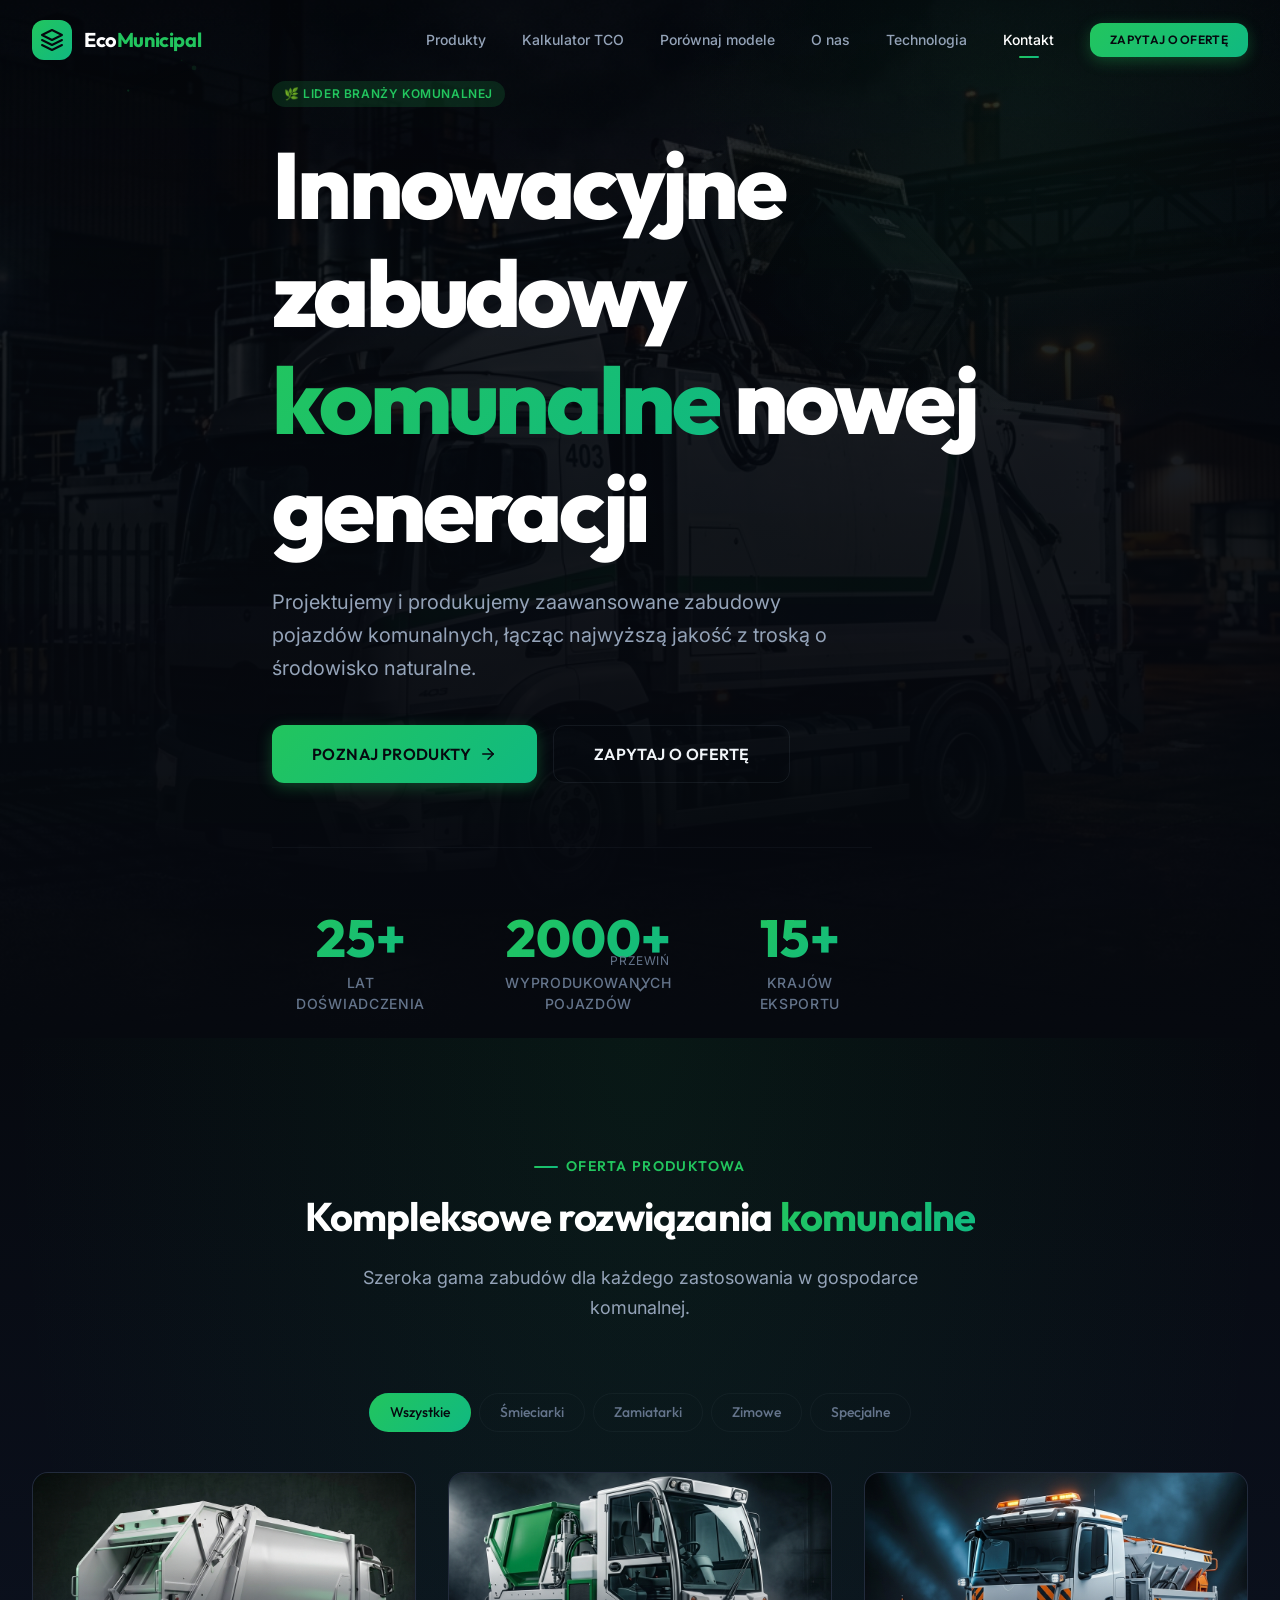
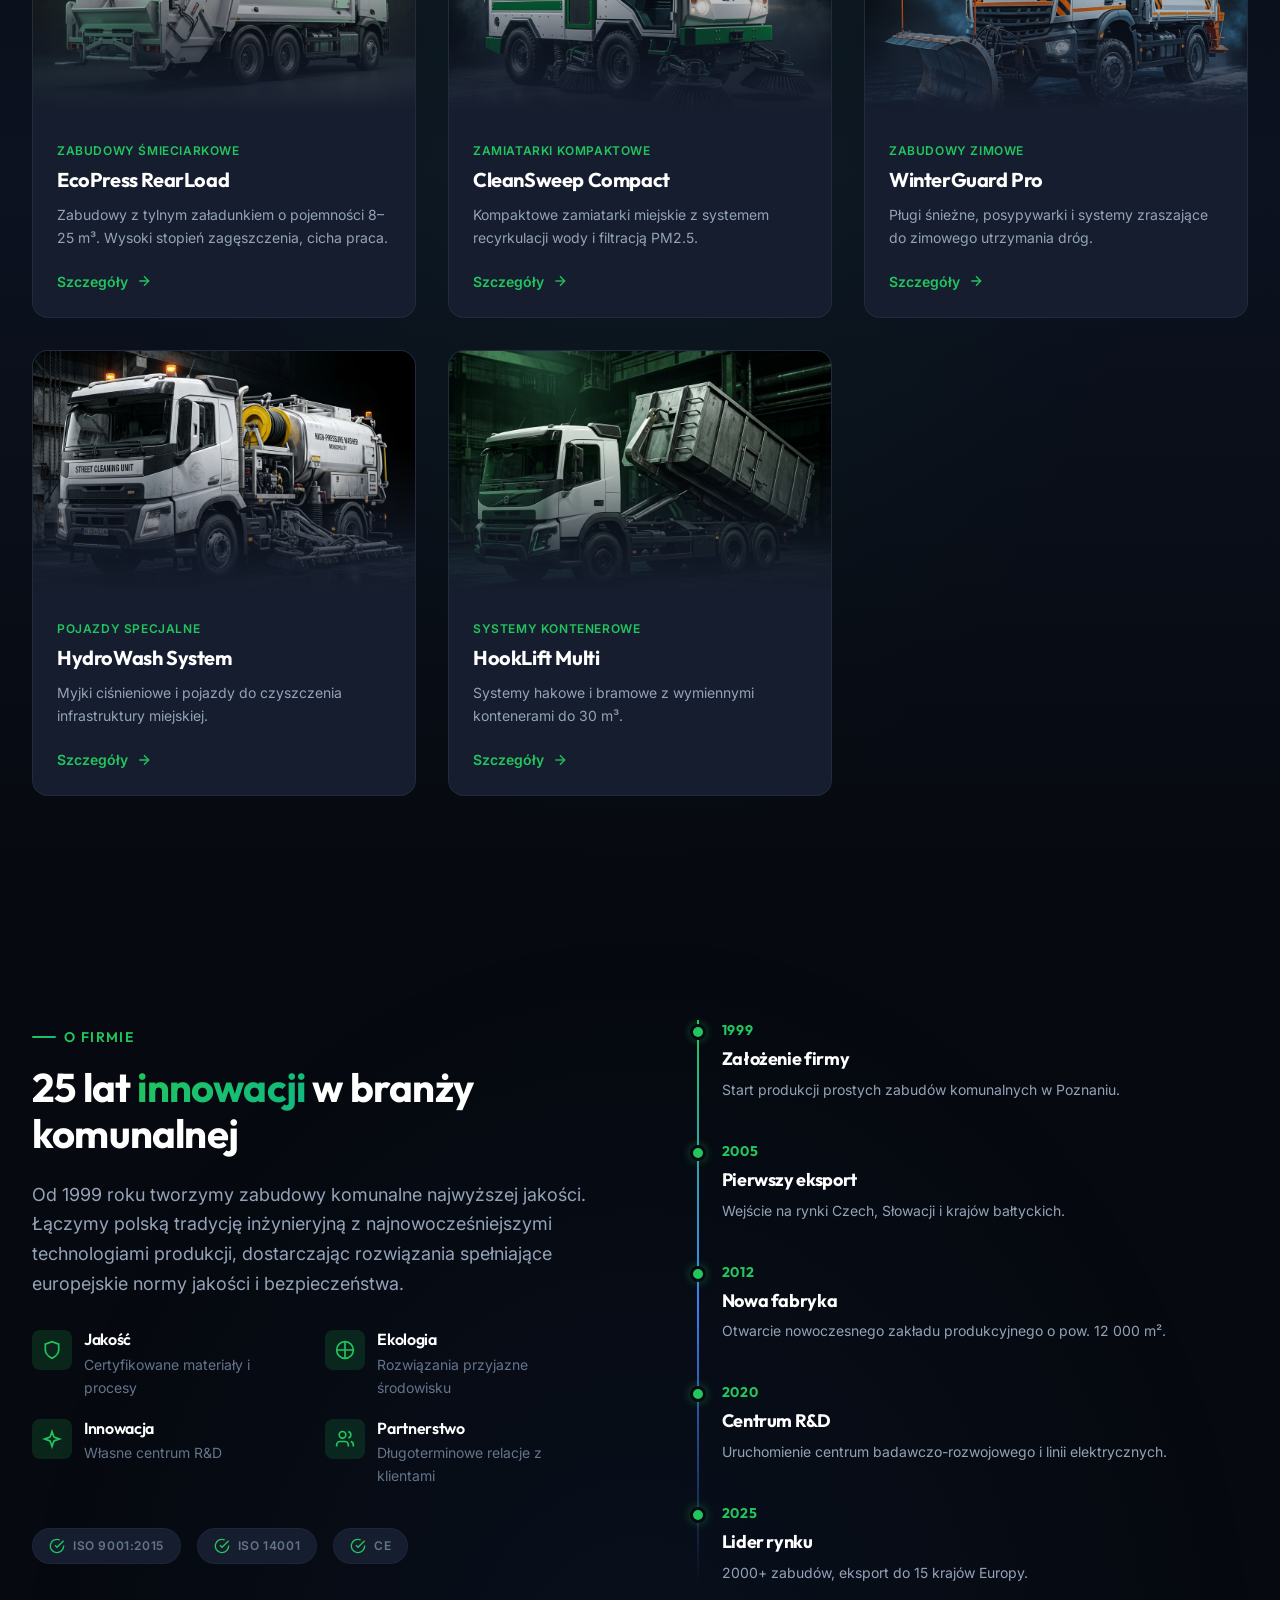
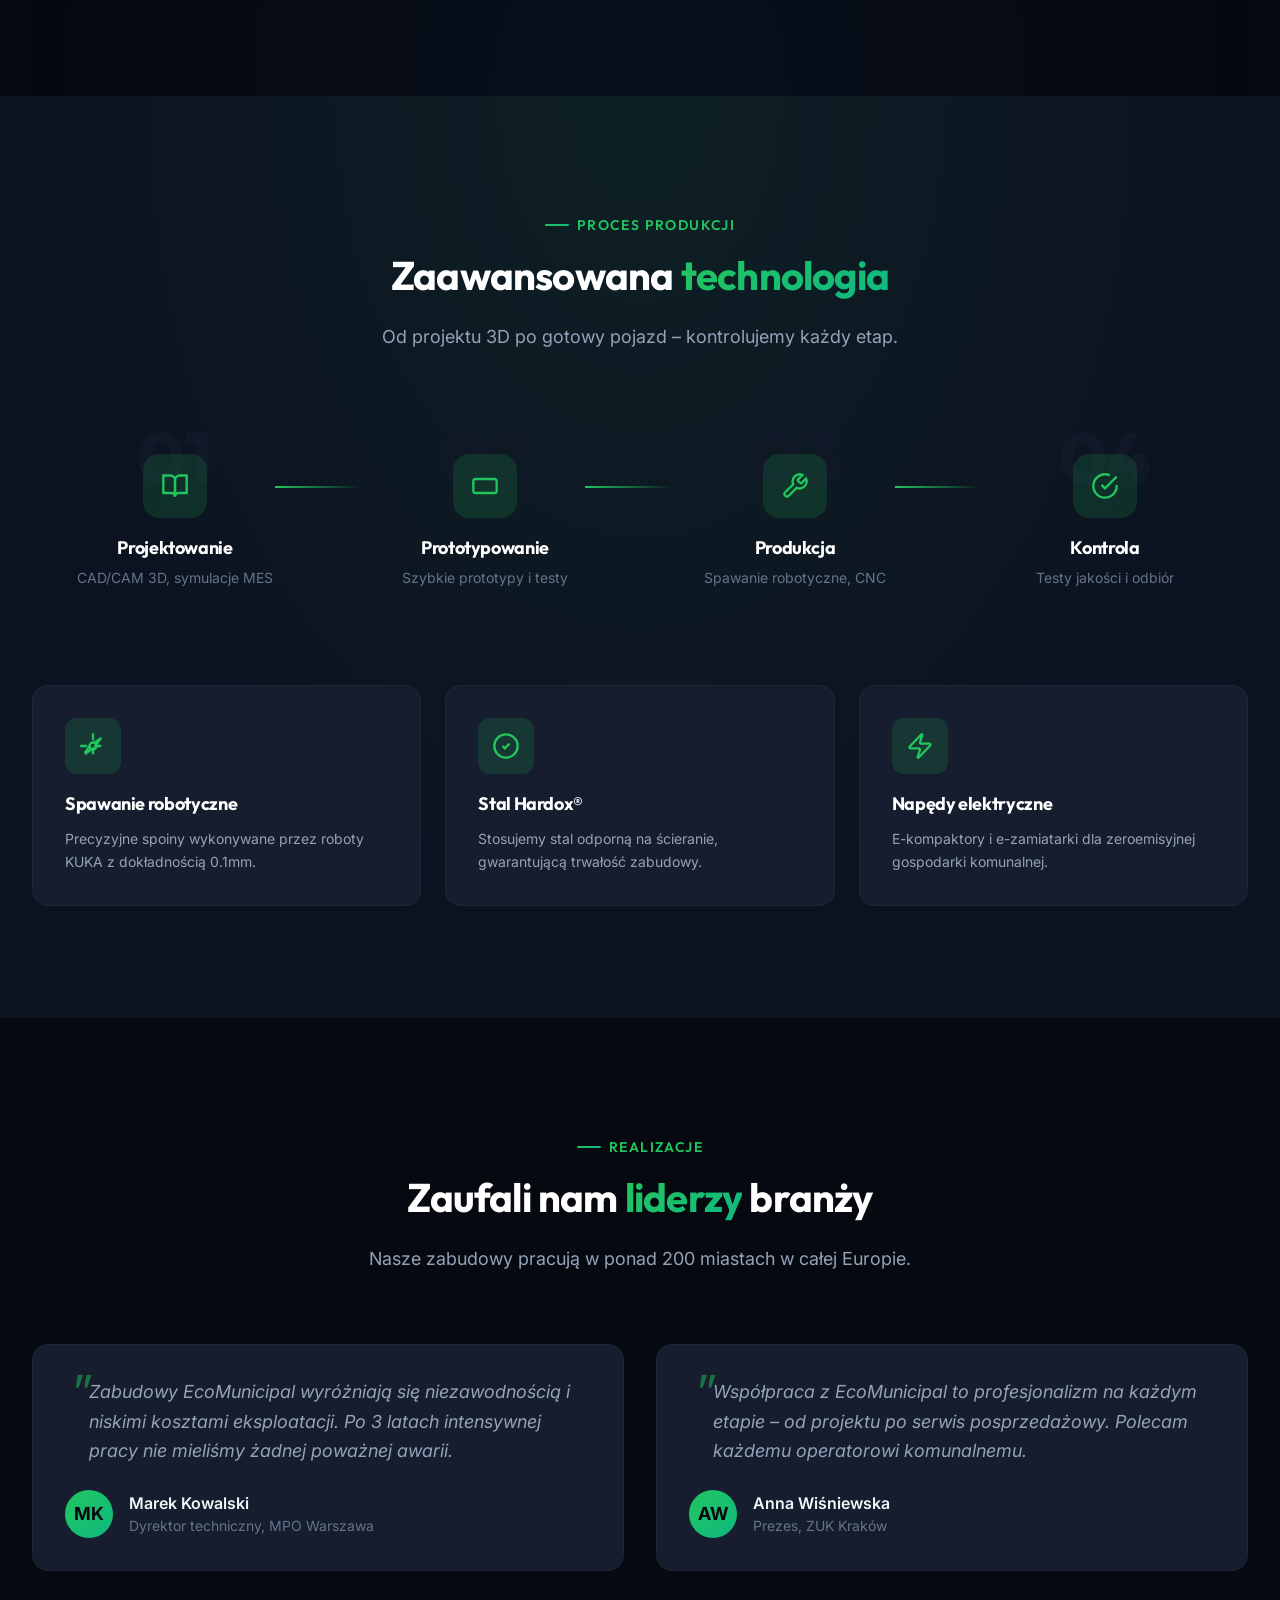
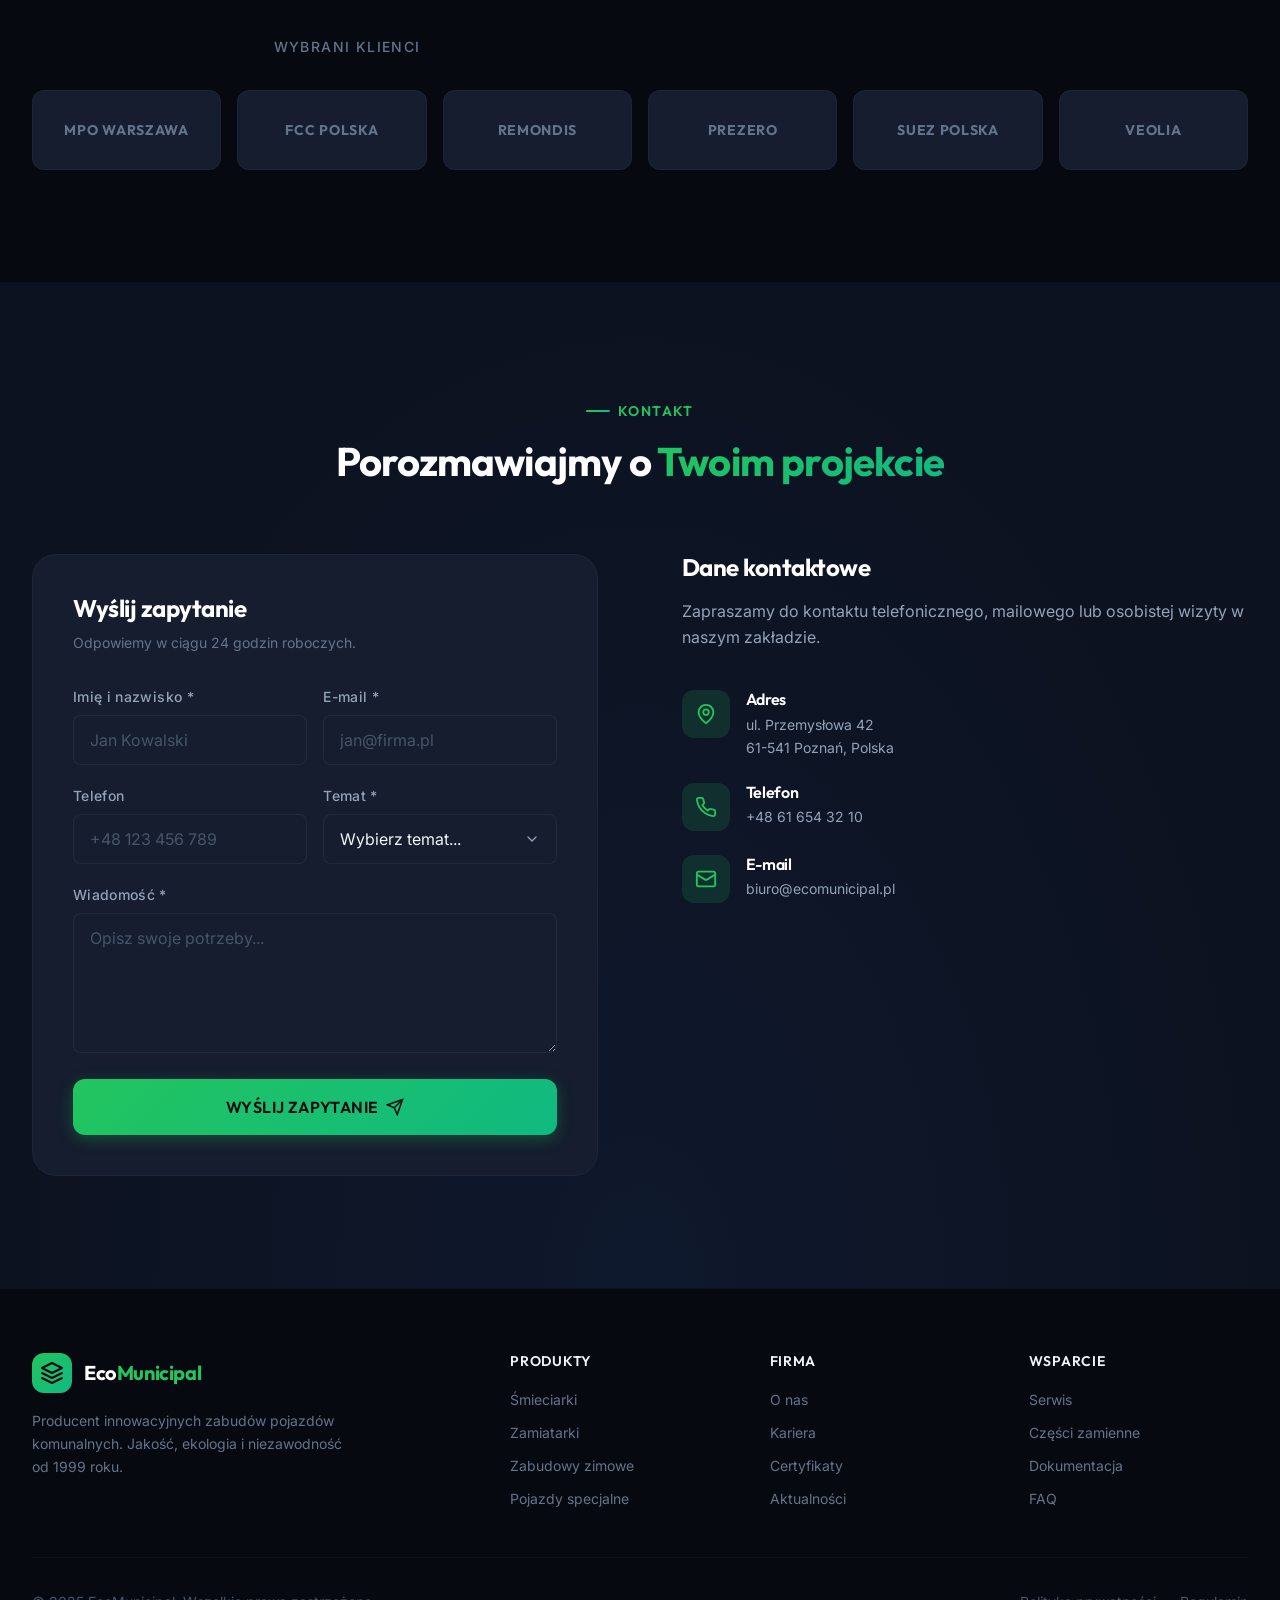
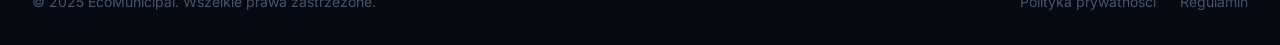
==== commit be29afa9: "feat: TCO calculator + model comparator" ====
--- a/index.html
+++ b/index.html
@@ -28,9 +28,10 @@
       </a>
       <nav class="header__nav" id="main-nav">
         <a href="#produkty" class="header__nav-link">Produkty</a>
+        <a href="calculator.html" class="header__nav-link">Kalkulator TCO</a>
+        <a href="compare.html" class="header__nav-link">Porównaj modele</a>
         <a href="#o-nas" class="header__nav-link">O nas</a>
         <a href="#technologia" class="header__nav-link">Technologia</a>
-        <a href="#realizacje" class="header__nav-link">Realizacje</a>
         <a href="#kontakt" class="header__nav-link">Kontakt</a>
         <a href="#kontakt" class="btn btn--primary btn--sm header__cta">Zapytaj o ofertę</a>
       </nav>
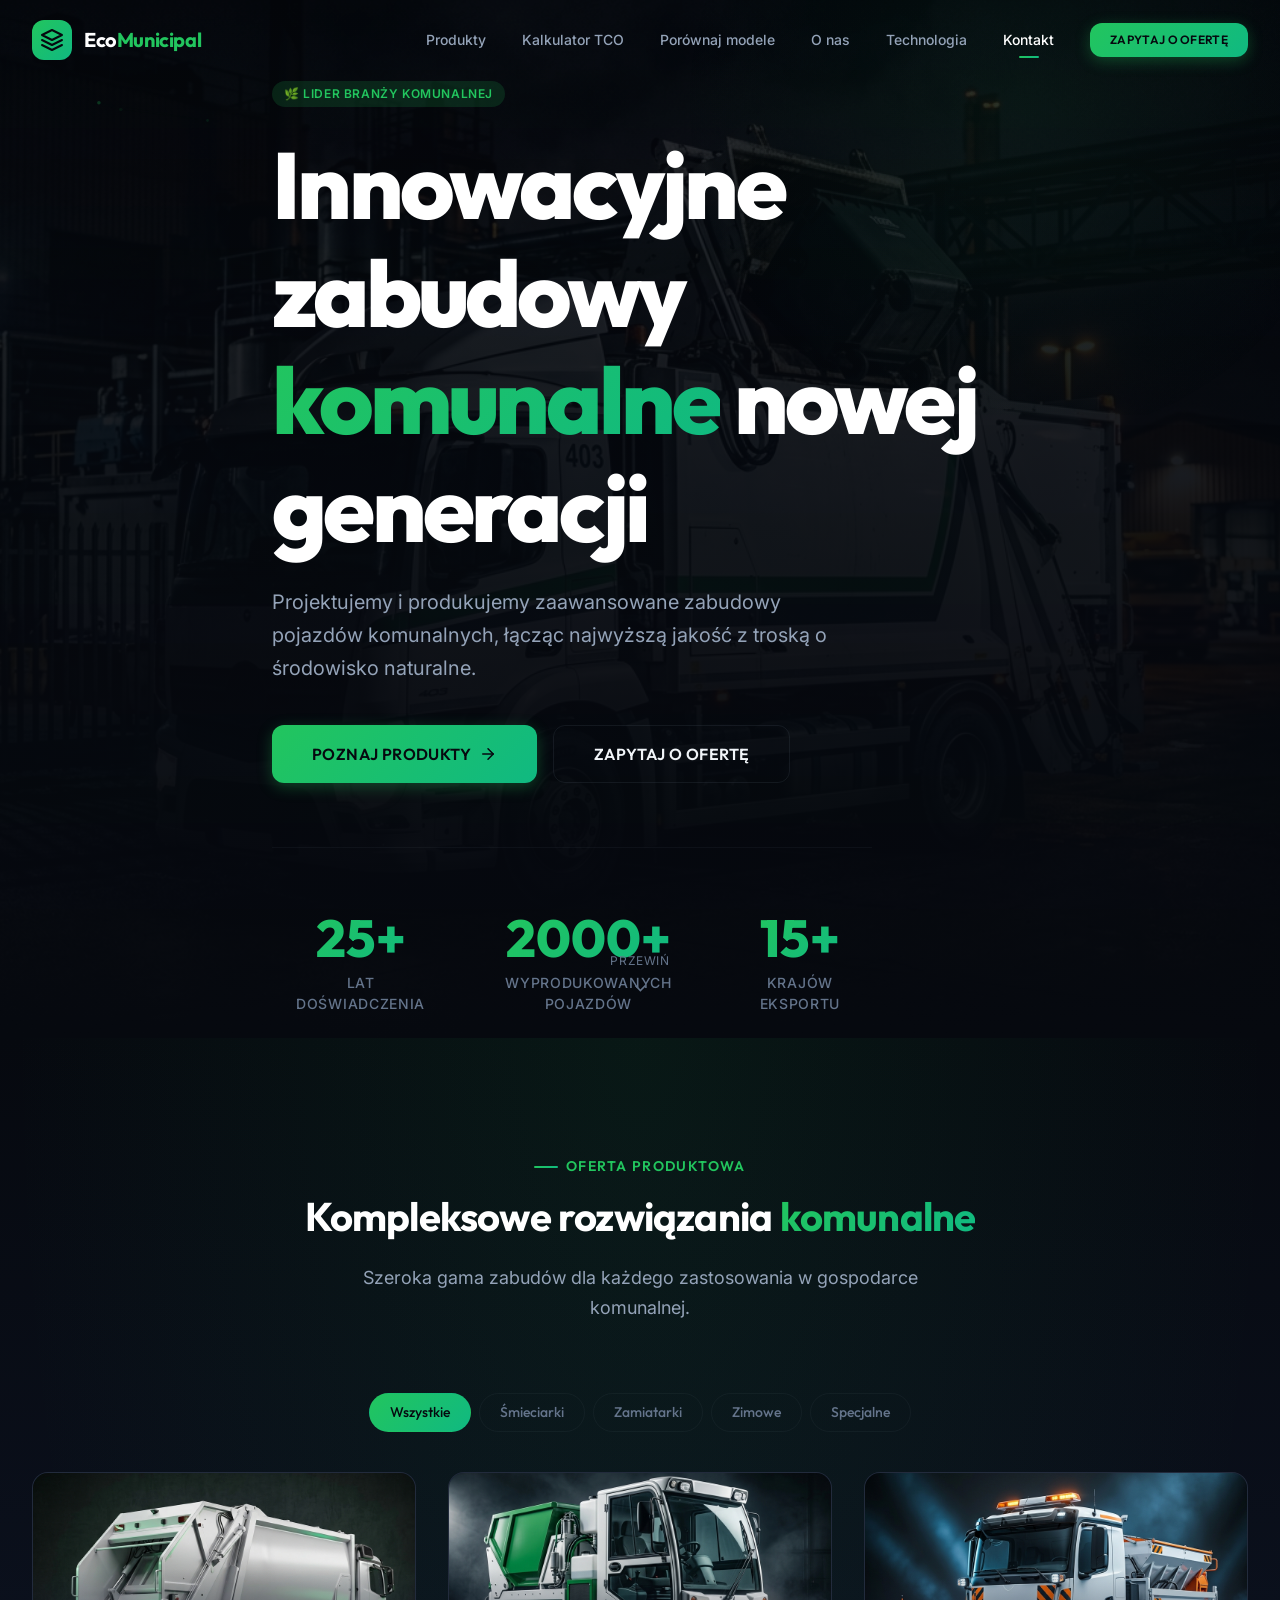
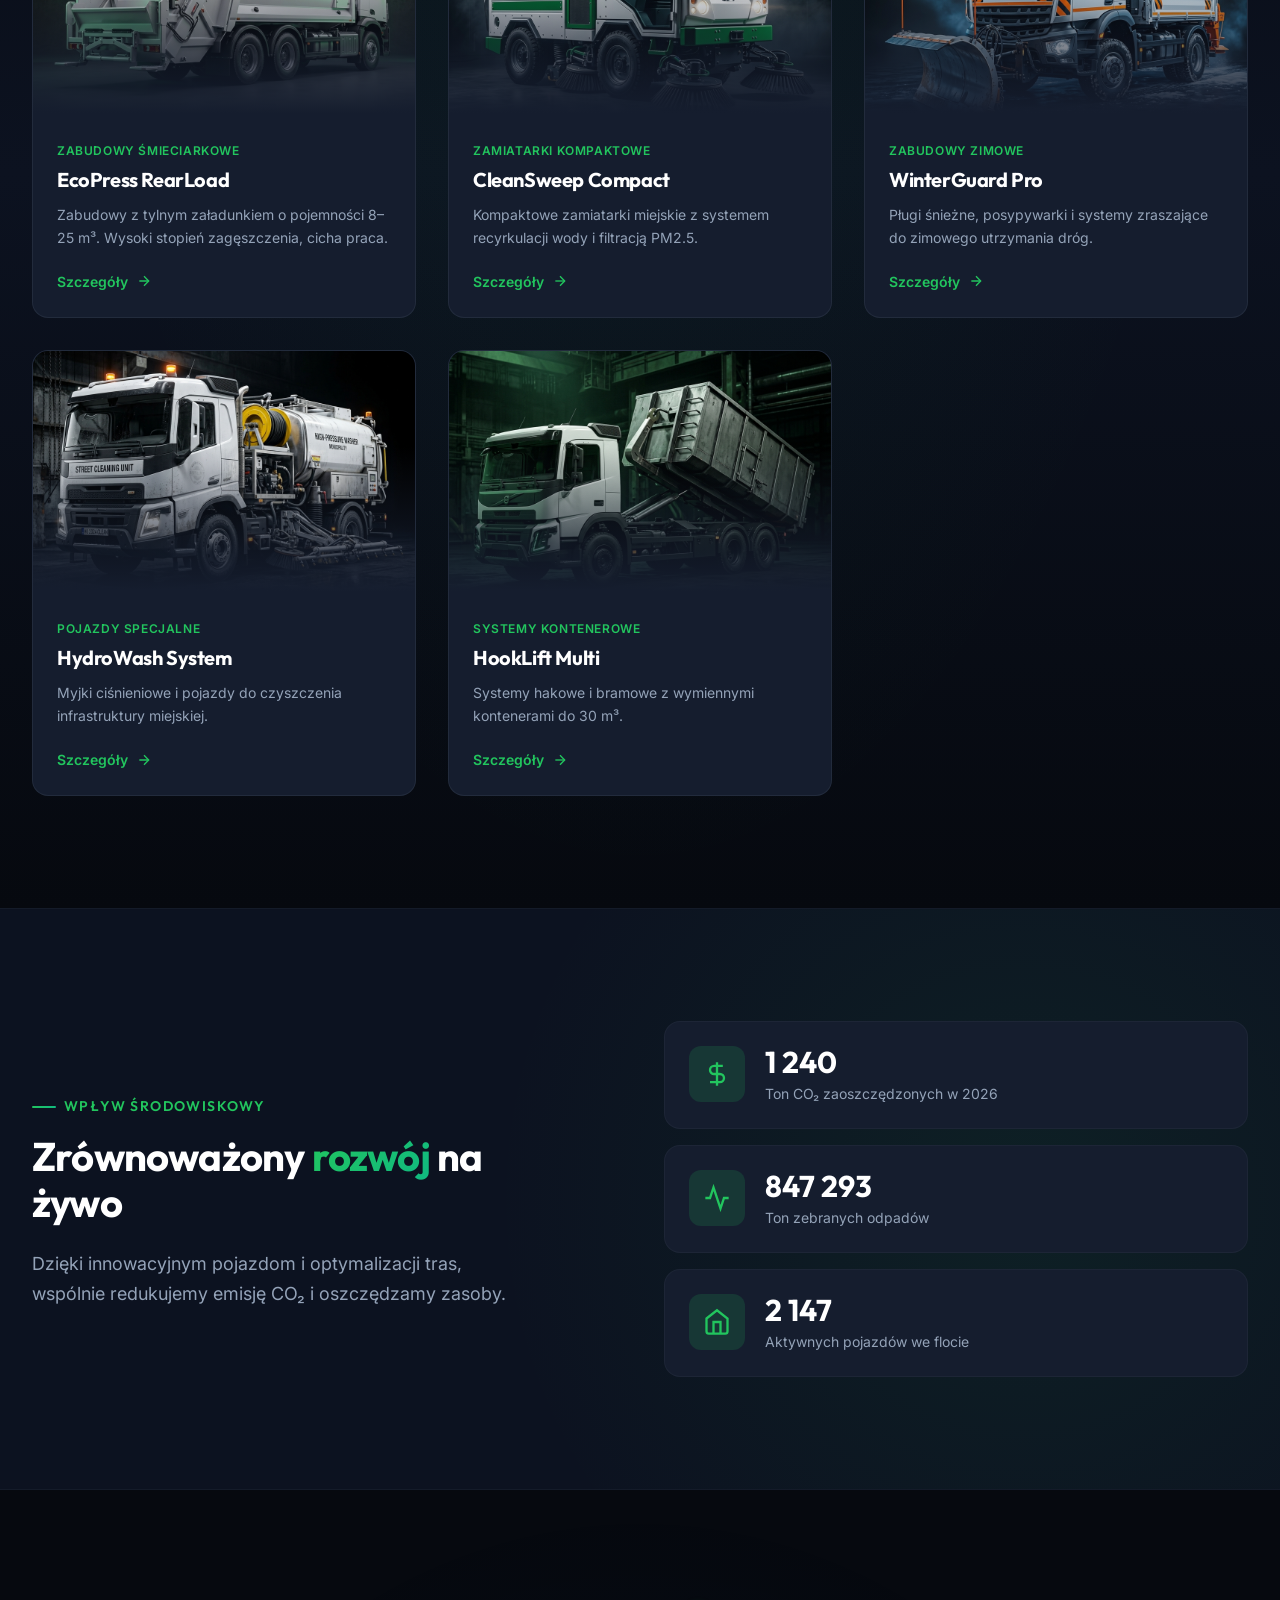
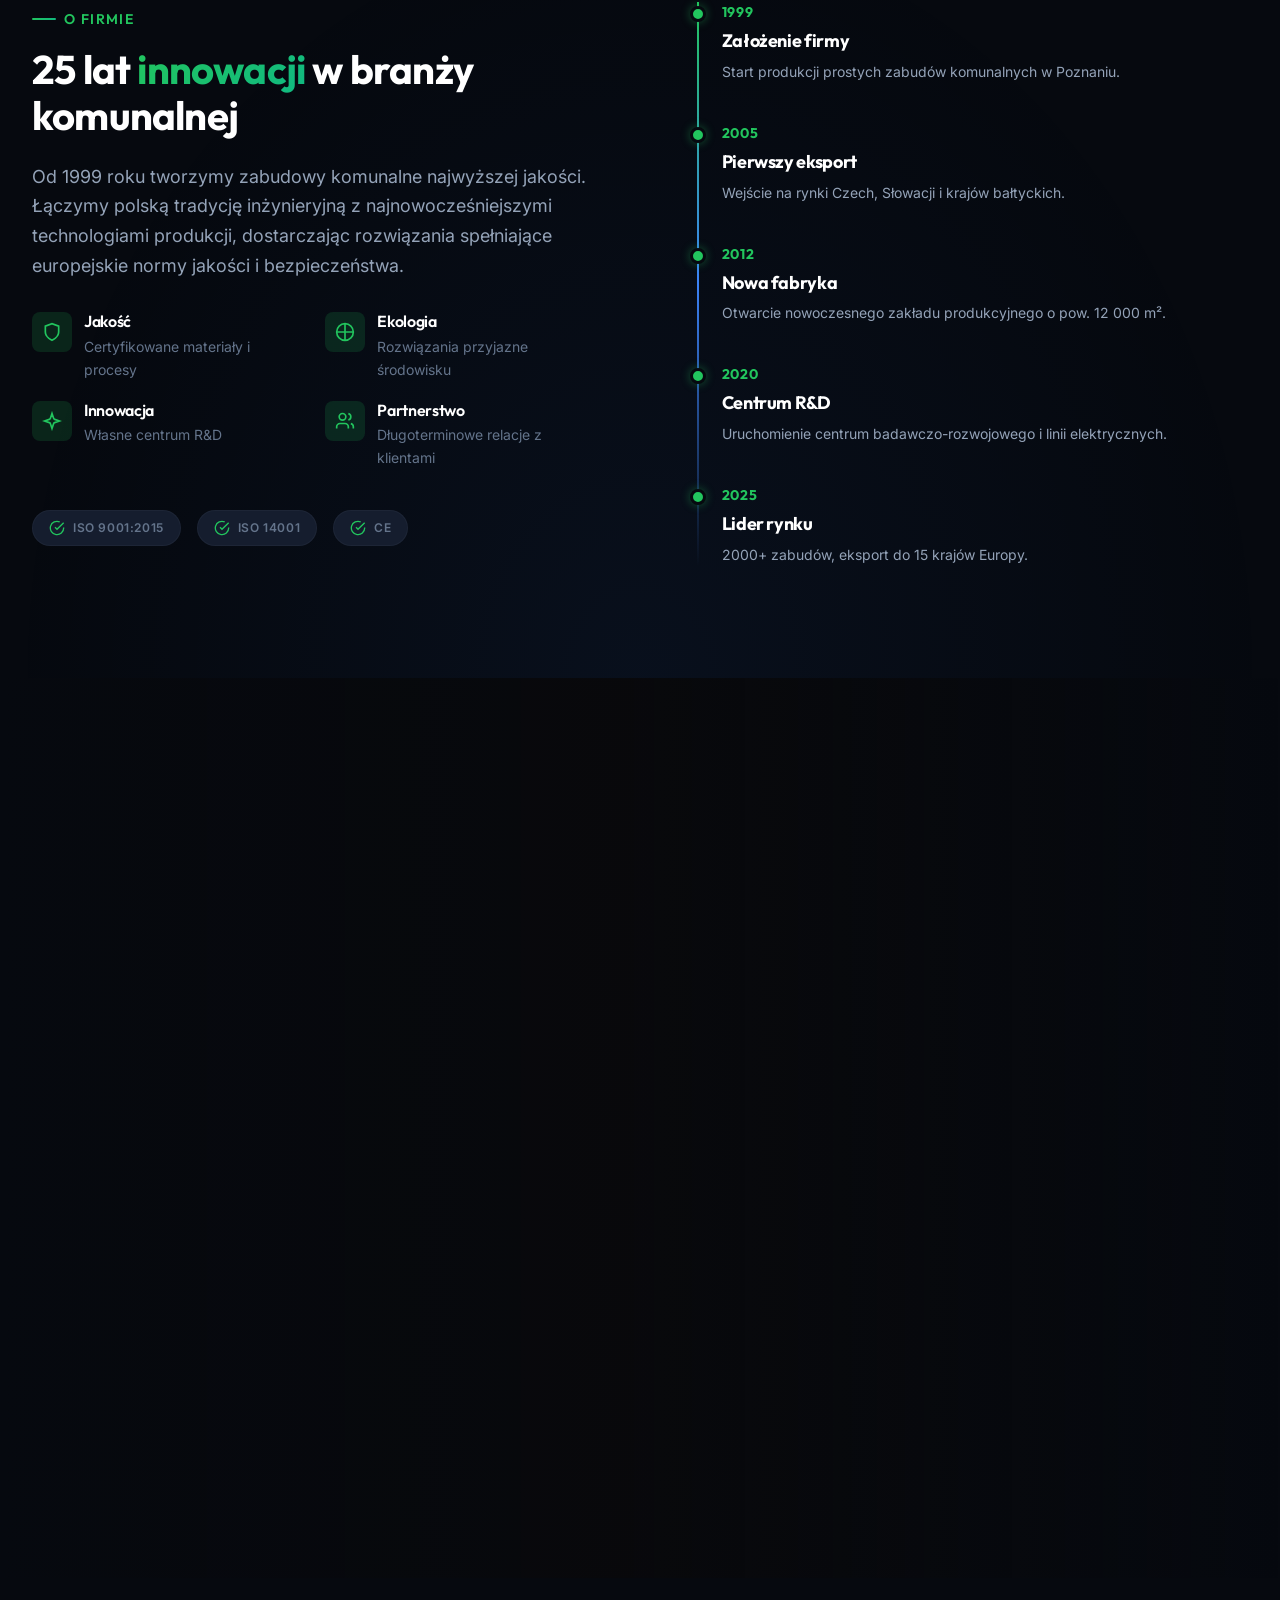
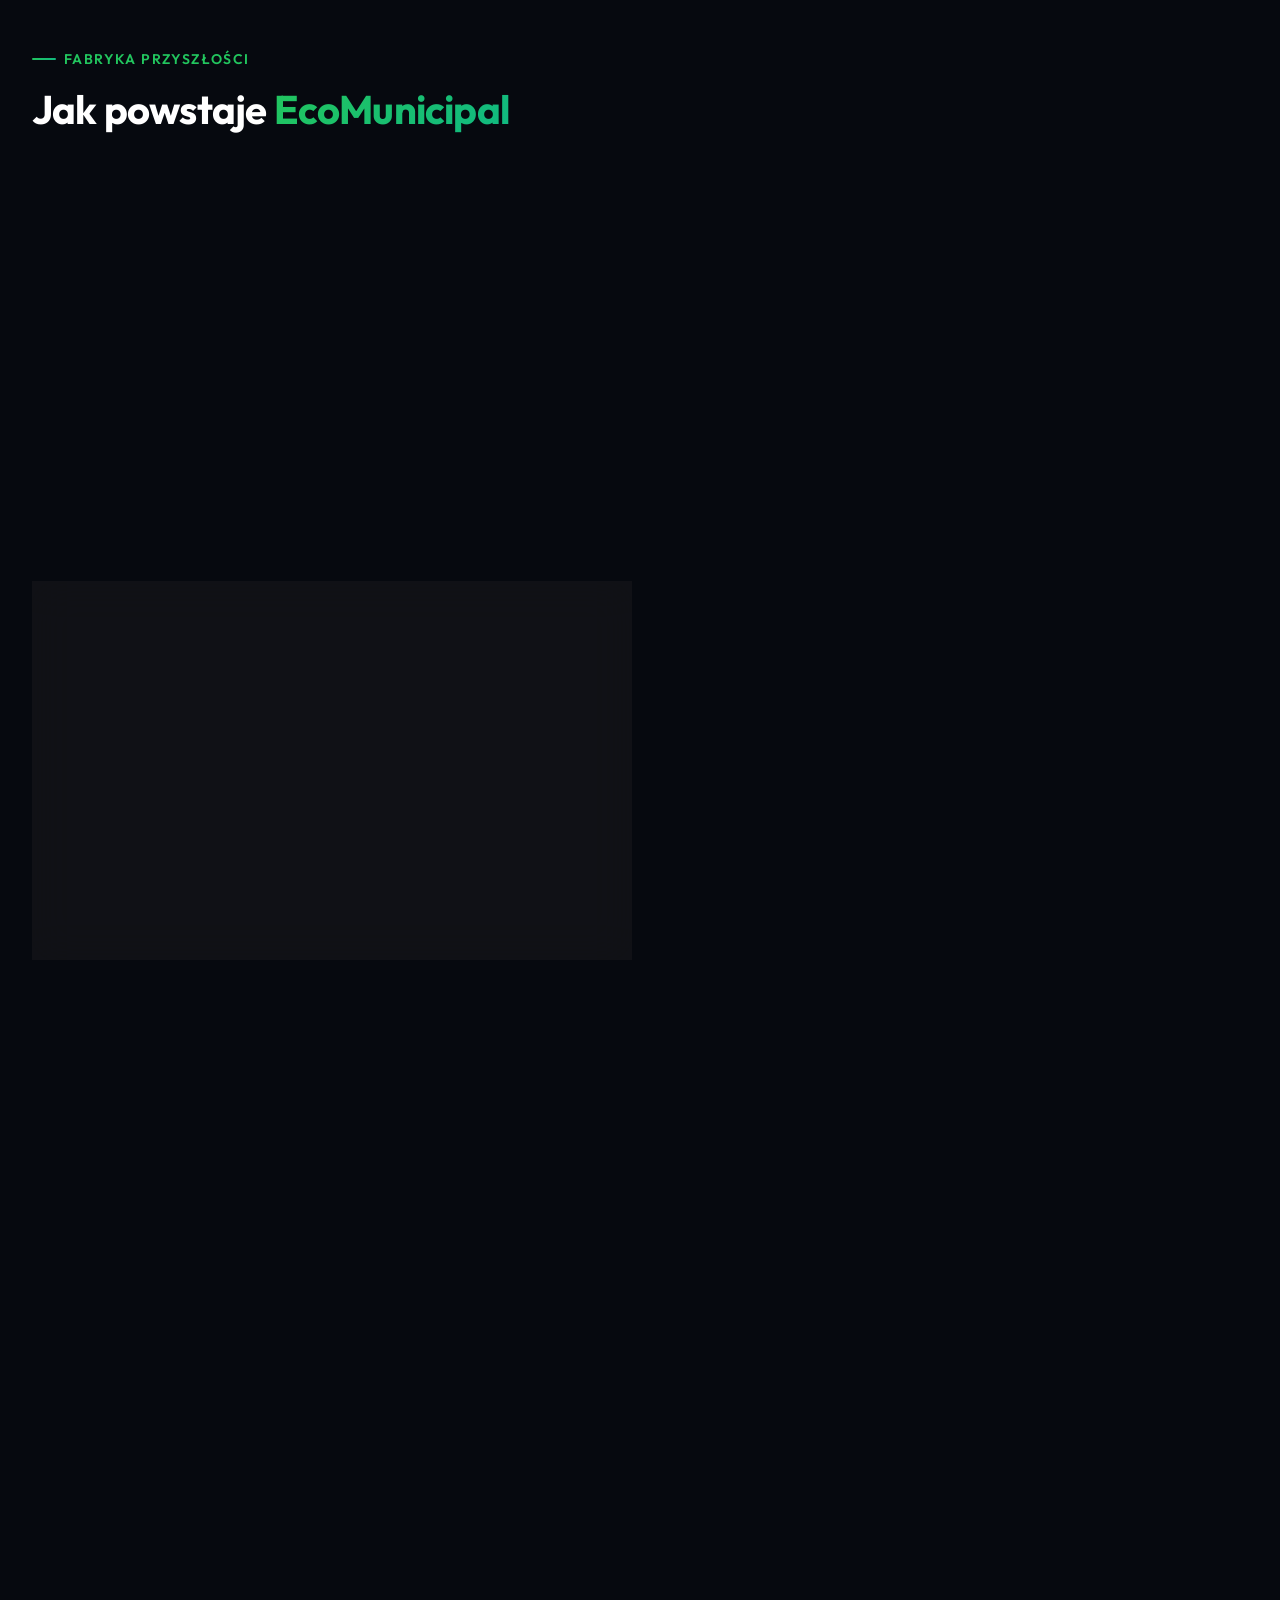
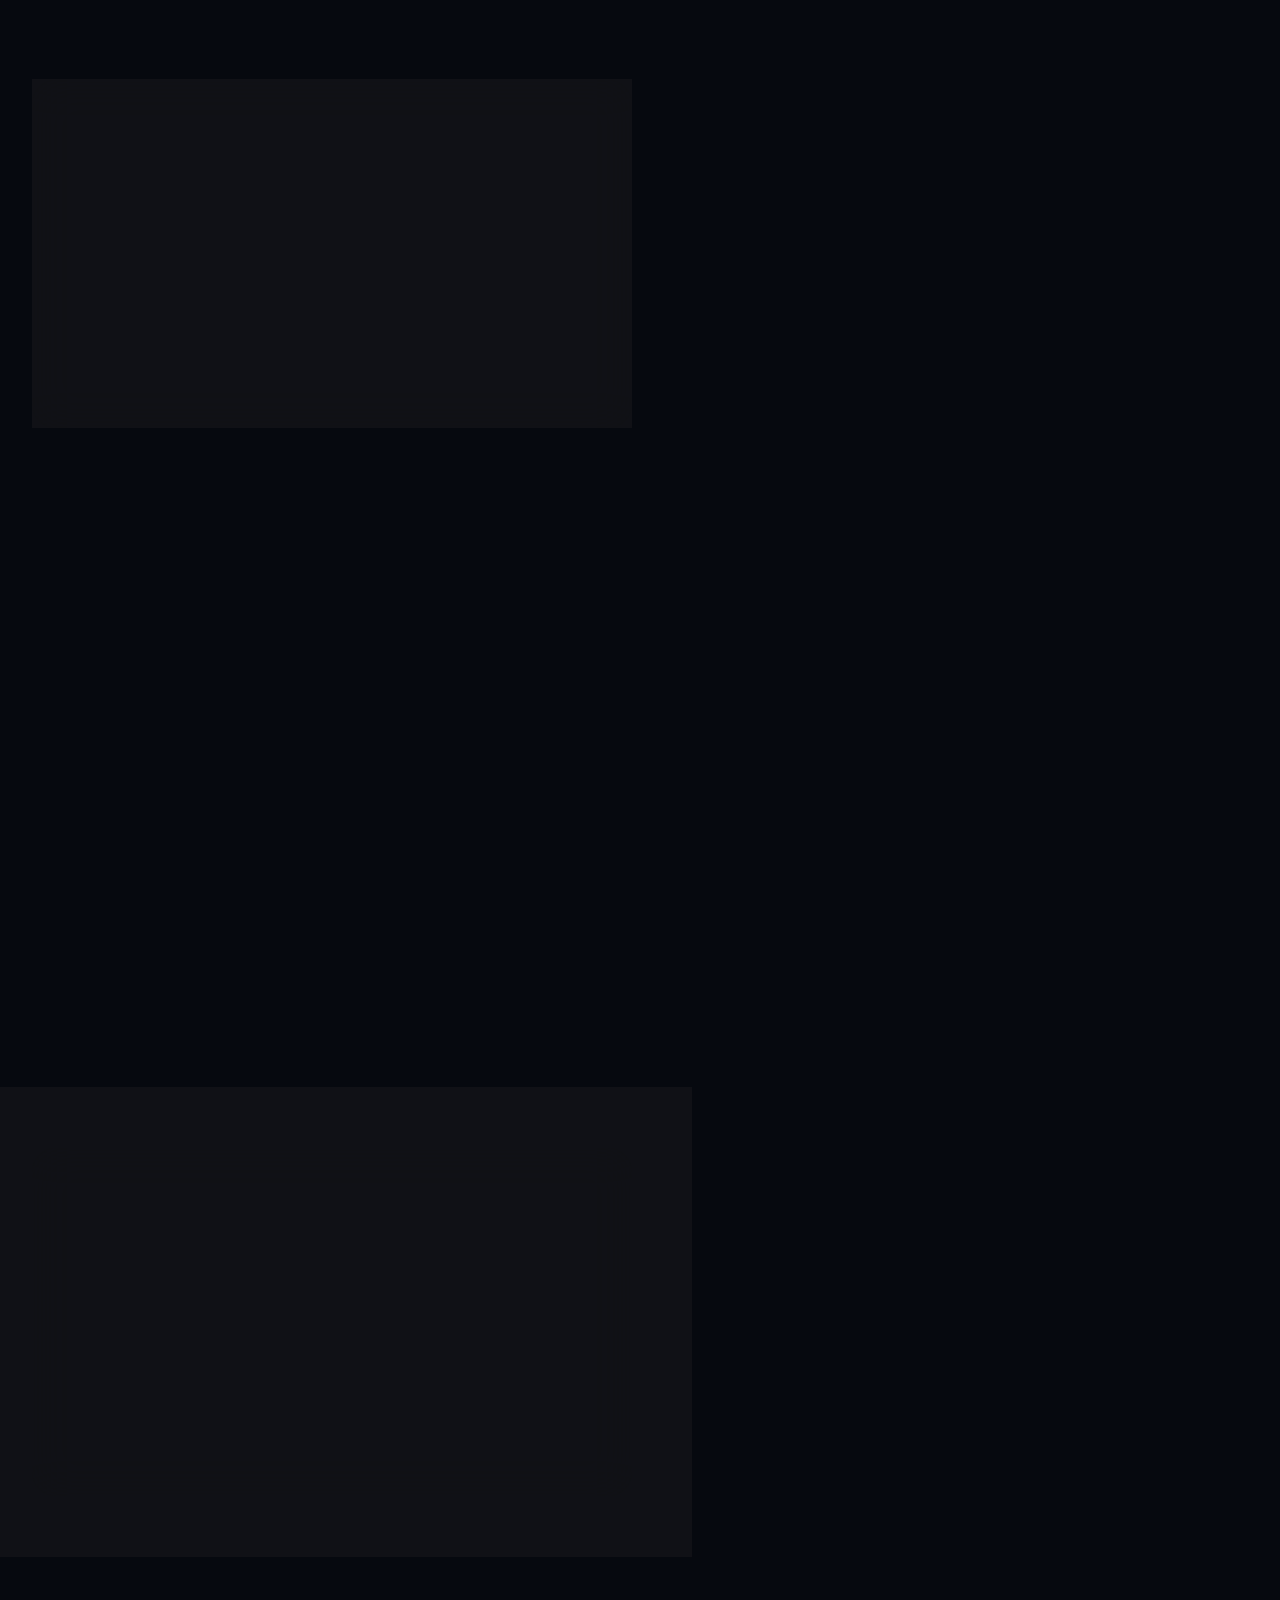
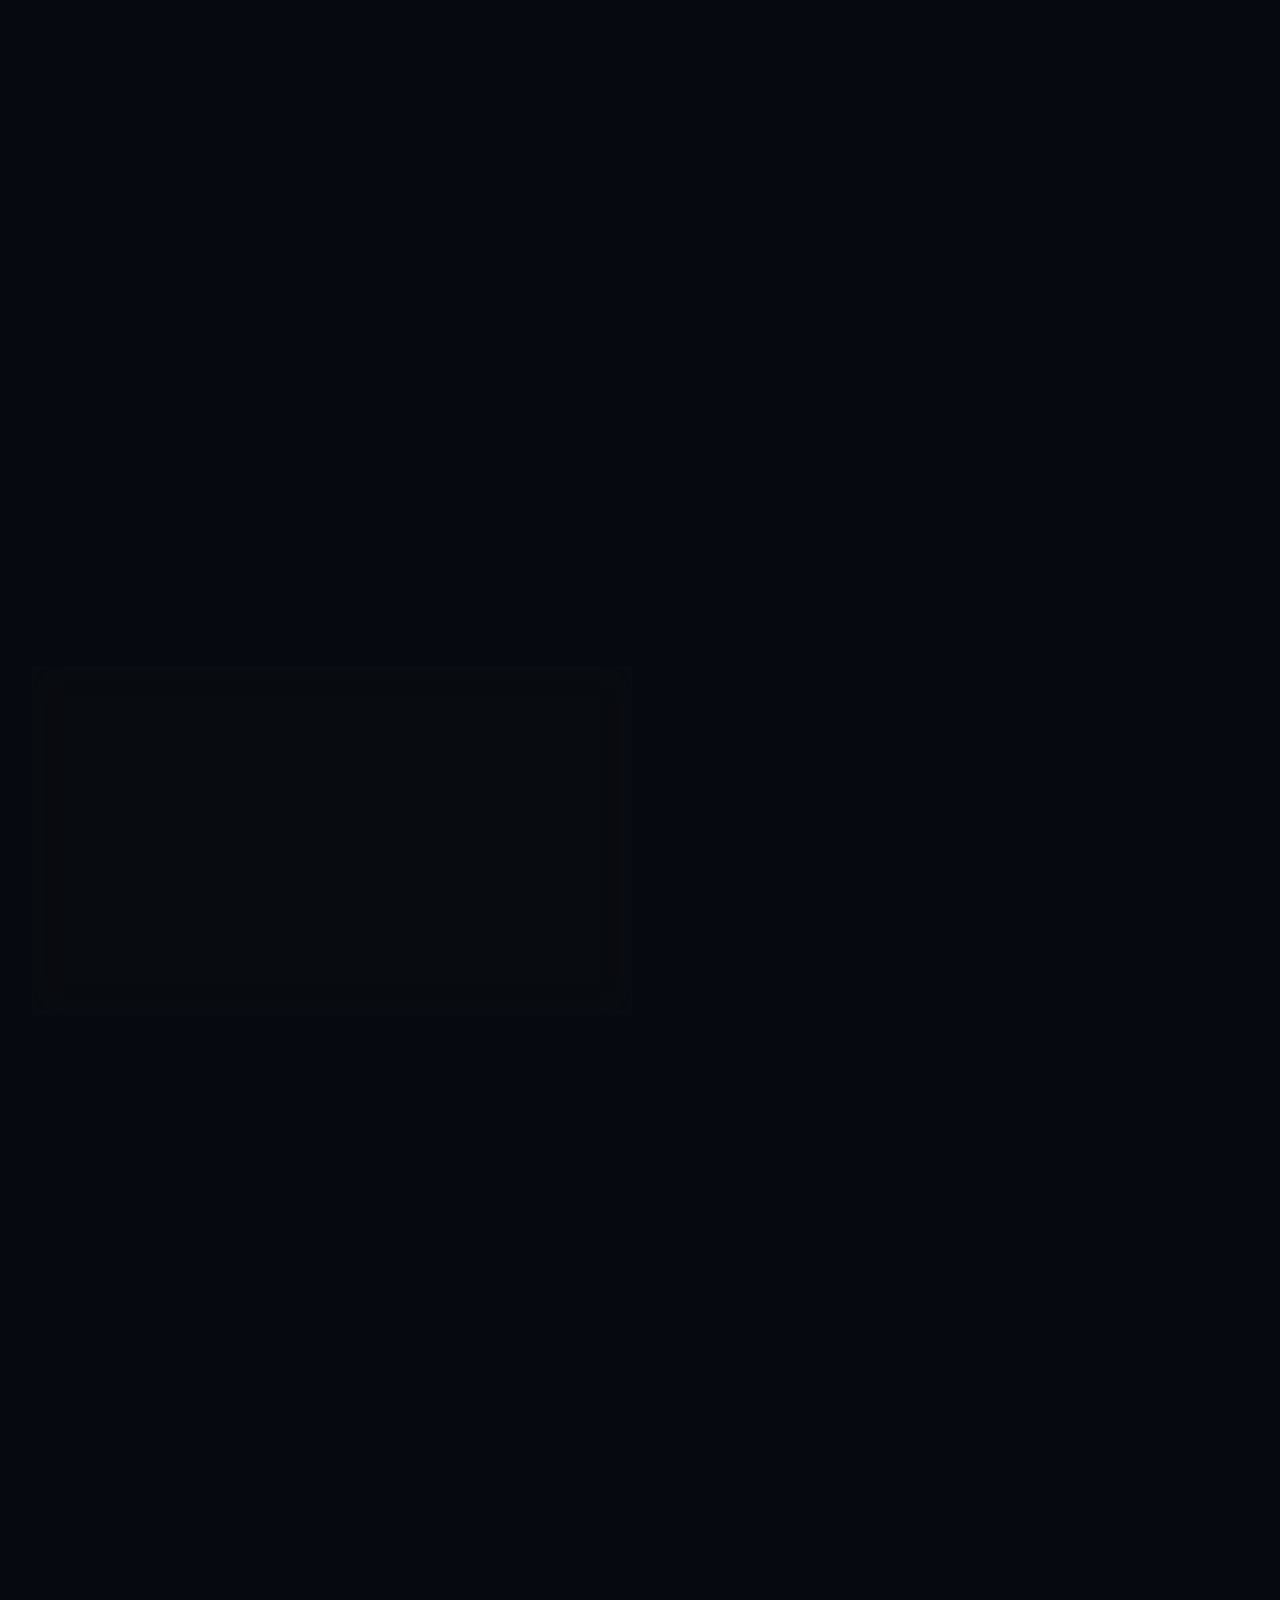
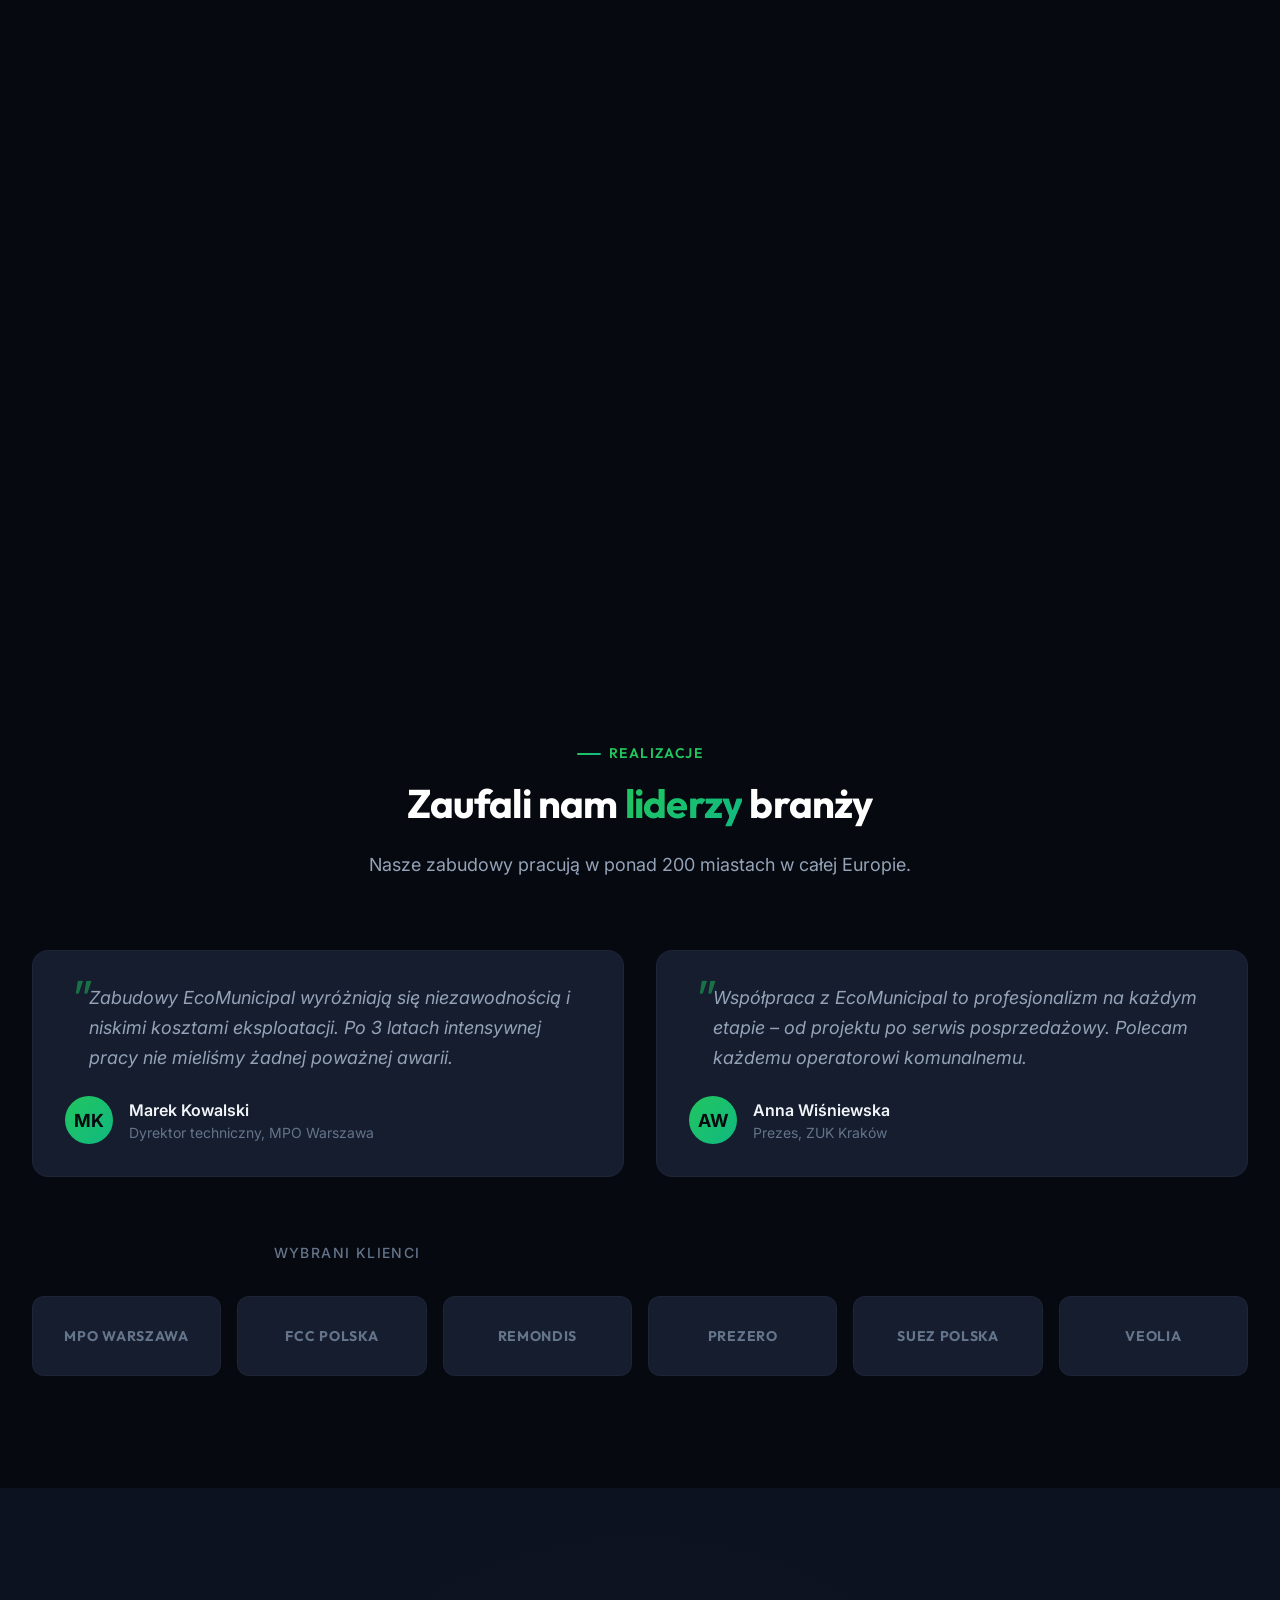
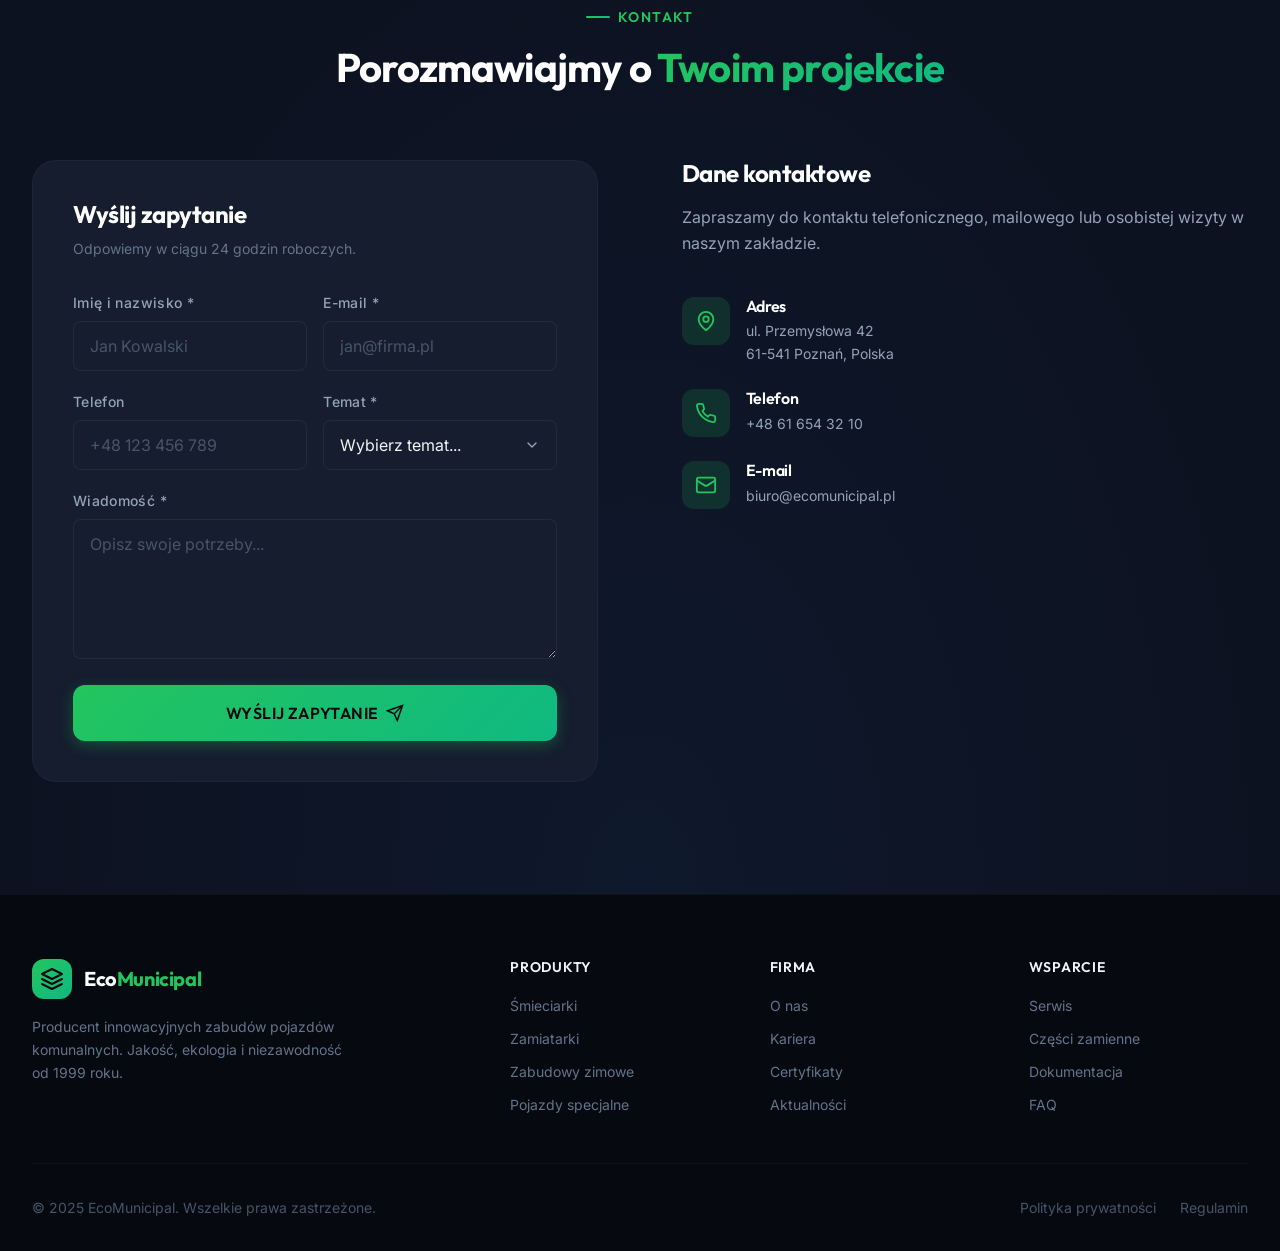
==== commit d5f6db41: "feat: Eco Dashboard and Factory Scrollytelling" ====
--- a/index.html
+++ b/index.html
@@ -129,6 +129,36 @@
     </div>
   </section>
 
+  <!-- ECO DASHBOARD -->
+  <section class="section eco-dashboard" id="ekologia">
+    <div class="container">
+      <div class="eco-dashboard__inner animate">
+        <div class="eco-dashboard__header">
+          <div class="section__label section__label--green">Wpływ środowiskowy</div>
+          <h2 class="section__title">Zrównoważony <span>rozwój</span> na żywo</h2>
+          <p class="section__description">Dzięki innowacyjnym pojazdom i optymalizacji tras, wspólnie redukujemy emisję CO₂ i oszczędzamy zasoby.</p>
+        </div>
+        <div class="eco-dashboard__stats">
+          <div class="eco-stat">
+            <div class="eco-stat__icon"><svg viewBox="0 0 24 24" fill="none" stroke="currentColor" stroke-width="2"><path d="M12 2v20M17 5H9.5a3.5 3.5 0 0 0 0 7h5a3.5 3.5 0 0 1 0 7H6"/></svg></div>
+            <div class="eco-stat__value" id="live-co2">1 240</div>
+            <div class="eco-stat__label">Ton CO₂ zaoszczędzonych w 2026</div>
+          </div>
+          <div class="eco-stat">
+            <div class="eco-stat__icon"><svg viewBox="0 0 24 24" fill="none" stroke="currentColor" stroke-width="2"><path d="M22 12h-4l-3 9L9 3l-3 9H2"/></svg></div>
+            <div class="eco-stat__value" id="live-waste">847 293</div>
+            <div class="eco-stat__label">Ton zebranych odpadów</div>
+          </div>
+          <div class="eco-stat">
+            <div class="eco-stat__icon"><svg viewBox="0 0 24 24" fill="none" stroke="currentColor" stroke-width="2"><path d="M3 9l9-7 9 7v11a2 2 0 0 1-2 2H5a2 2 0 0 1-2-2z"/><polyline points="9 22 9 12 15 12 15 22"/></svg></div>
+            <div class="eco-stat__value" id="live-fleet">2 147</div>
+            <div class="eco-stat__label">Aktywnych pojazdów we flocie</div>
+          </div>
+        </div>
+      </div>
+    </div>
+  </section>
+
   <!-- ABOUT -->
   <section class="section about" id="o-nas">
     <div class="container">
@@ -172,47 +202,56 @@
     </div>
   </section>
 
-  <!-- TECHNOLOGY -->
-  <section class="section technology" id="technologia">
-    <div class="container">
-      <div class="section__header animate">
-        <div class="section__label">Proces produkcji</div>
-        <h2 class="section__title">Zaawansowana <span>technologia</span></h2>
-        <p class="section__description">Od projektu 3D po gotowy pojazd – kontrolujemy każdy etap.</p>
-      </div>
-      <div class="technology__steps animate--stagger">
-        <div class="tech-step"><span class="tech-step__number">01</span>
-          <div class="tech-step__icon"><svg viewBox="0 0 24 24" fill="none" stroke="currentColor" stroke-width="2"><path d="M2 3h6a4 4 0 0 1 4 4v14a3 3 0 0 0-3-3H2z"/><path d="M22 3h-6a4 4 0 0 0-4 4v14a3 3 0 0 1 3-3h7z"/></svg></div>
-          <h4 class="tech-step__title">Projektowanie</h4><p class="tech-step__text">CAD/CAM 3D, symulacje MES</p>
-        </div>
-        <div class="tech-step"><span class="tech-step__number">02</span>
-          <div class="tech-step__icon"><svg viewBox="0 0 24 24" fill="none" stroke="currentColor" stroke-width="2"><rect x="2" y="6" width="20" height="12" rx="2"/><path d="M12 12h.01"/><path d="M17 12h.01"/><path d="M7 12h.01"/></svg></div>
-          <h4 class="tech-step__title">Prototypowanie</h4><p class="tech-step__text">Szybkie prototypy i testy</p>
-        </div>
-        <div class="tech-step"><span class="tech-step__number">03</span>
-          <div class="tech-step__icon"><svg viewBox="0 0 24 24" fill="none" stroke="currentColor" stroke-width="2"><path d="M14.7 6.3a1 1 0 0 0 0 1.4l1.6 1.6a1 1 0 0 0 1.4 0l3.77-3.77a6 6 0 0 1-7.94 7.94l-6.91 6.91a2.12 2.12 0 0 1-3-3l6.91-6.91a6 6 0 0 1 7.94-7.94l-3.76 3.76z"/></svg></div>
-          <h4 class="tech-step__title">Produkcja</h4><p class="tech-step__text">Spawanie robotyczne, CNC</p>
-        </div>
-        <div class="tech-step"><span class="tech-step__number">04</span>
-          <div class="tech-step__icon"><svg viewBox="0 0 24 24" fill="none" stroke="currentColor" stroke-width="2"><path d="M22 11.08V12a10 10 0 1 1-5.93-9.14"/><path d="m9 11 3 3L22 4"/></svg></div>
-          <h4 class="tech-step__title">Kontrola</h4><p class="tech-step__text">Testy jakości i odbiór</p>
-        </div>
-      </div>
-      <div class="technology__features animate--stagger">
-        <div class="feature-card">
-          <div class="feature-card__icon"><svg viewBox="0 0 24 24" fill="none" stroke="currentColor" stroke-width="2"><circle cx="12" cy="12" r="3"/><path d="M12 1v6m0 6v6m-7-1 4.2-5.8M19 5l-4.2 5.8M1 12h6m6 0h6M5 19l5.8-4.2M19 5l-5.8 4.2"/></svg></div>
-          <h4 class="feature-card__title">Spawanie robotyczne</h4>
-          <p class="feature-card__text">Precyzyjne spoiny wykonywane przez roboty KUKA z dokładnością 0.1mm.</p>
-        </div>
-        <div class="feature-card">
-          <div class="feature-card__icon"><svg viewBox="0 0 24 24" fill="none" stroke="currentColor" stroke-width="2"><path d="M12 22c5.523 0 10-4.477 10-10S17.523 2 12 2 2 6.477 2 12s4.477 10 10 10z"/><path d="m9 12 2 2 4-4"/></svg></div>
-          <h4 class="feature-card__title">Stal Hardox®</h4>
-          <p class="feature-card__text">Stosujemy stal odporną na ścieranie, gwarantującą trwałość zabudowy.</p>
-        </div>
-        <div class="feature-card">
-          <div class="feature-card__icon"><svg viewBox="0 0 24 24" fill="none" stroke="currentColor" stroke-width="2"><path d="M4 14a1 1 0 0 1-.78-1.63l9.9-10.2a.5.5 0 0 1 .86.46l-1.92 6.02A1 1 0 0 0 13 10h7a1 1 0 0 1 .78 1.63l-9.9 10.2a.5.5 0 0 1-.86-.46l1.92-6.02A1 1 0 0 0 11 14z"/></svg></div>
-          <h4 class="feature-card__title">Napędy elektryczne</h4>
-          <p class="feature-card__text">E-kompaktory i e-zamiatarki dla zeroemisyjnej gospodarki komunalnej.</p>
+  <!-- FACTORY SCROLLYTELLING -->
+  <section class="factory-scrollytelling" id="technologia">
+    <div class="factory-sticky">
+      <div class="factory-media" id="factory-media">
+        <div class="factory-media__layer active" style="background-image: url('https://images.unsplash.com/photo-1581091226825-a6a2a5aee158?auto=format&fit=crop&w=1920&q=80')"></div>
+        <div class="factory-media__layer" style="background-image: url('https://images.unsplash.com/photo-1537462715879-360eeb61a0ad?auto=format&fit=crop&w=1920&q=80')"></div>
+        <div class="factory-media__layer" style="background-image: url('https://images.unsplash.com/photo-1565439390119-94dbf0687f8b?auto=format&fit=crop&w=1920&q=80')"></div>
+        <div class="factory-media__layer" style="background-image: url('https://images.unsplash.com/photo-1504917595217-d4dc5ebe6122?auto=format&fit=crop&w=1920&q=80')"></div>
+      </div>
+      <div class="factory-overlay"></div>
+    </div>
+    
+    <div class="container factory-content">
+      <div class="factory-header animate">
+        <div class="section__label">Fabryka Przyszłości</div>
+        <h2 class="section__title">Jak powstaje <span>EcoMunicipal</span></h2>
+      </div>
+
+      <div class="factory-steps">
+        <div class="factory-step" data-step="0">
+          <h3>01. Projektowanie CAD/CAM</h3>
+          <p>Każdy pojazd jest precyzyjnie projektowany w środowisku 3D. Przeprowadzamy zaawansowane symulacje wytrzymałościowe MES (Metoda Elementów Skończonych), aby zagwarantować maksymalną ładowność przy optymalnej masie własnej.</p>
+          <ul class="factory-step__list">
+            <li><svg viewBox="0 0 24 24" fill="none" stroke="currentColor" stroke-width="2"><path d="M20 6 9 17l-5-5"/></svg> Tolerancja błędów: 0.01 mm</li>
+            <li><svg viewBox="0 0 24 24" fill="none" stroke="currentColor" stroke-width="2"><path d="M20 6 9 17l-5-5"/></svg> Cyfrowy bliźniak przed produkcją</li>
+          </ul>
+        </div>
+        <div class="factory-step" data-step="1">
+          <h3>02. Cięcie i Spawanie Robotyczne</h3>
+          <p>Stosujemy najwyższej jakości stal trudnościeralną Hardox®. Nowoczesne roboty KUKA wykonują precyzyjne spoiny, zapewniając wytrzymałość na dziesiątki lat ciężkiej pracy komunalnej.</p>
+          <ul class="factory-step__list">
+            <li><svg viewBox="0 0 24 24" fill="none" stroke="currentColor" stroke-width="2"><path d="M20 6 9 17l-5-5"/></svg> 100% kontrola ultradźwiękowa spoin</li>
+            <li><svg viewBox="0 0 24 24" fill="none" stroke="currentColor" stroke-width="2"><path d="M20 6 9 17l-5-5"/></svg> Wydajność: 5 zabudów dziennie</li>
+          </ul>
+        </div>
+        <div class="factory-step" data-step="2">
+          <h3>03. Lakiernia i Zabezpieczenie</h3>
+          <p>48-godzinny cykl lakierniczy obejmuje piaskowanie, fosforanowanie oraz wielowarstwowe lakierowanie z wykorzystaniem farb o podwyższonej odporności na warunki atmosferyczne i chemię drogową.</p>
+          <ul class="factory-step__list">
+            <li><svg viewBox="0 0 24 24" fill="none" stroke="currentColor" stroke-width="2"><path d="M20 6 9 17l-5-5"/></svg> Gwarancja na powłokę: 10 lat</li>
+            <li><svg viewBox="0 0 24 24" fill="none" stroke="currentColor" stroke-width="2"><path d="M20 6 9 17l-5-5"/></svg> Zero emisji LZO do atmosfery</li>
+          </ul>
+        </div>
+        <div class="factory-step" data-step="3">
+          <h3>04. Montaż Końcowy i Testy</h3>
+          <p>Zabudowa jest integrowana z podwoziem. Instalujemy systemy hydrauliczne, elektryczne i smart-sterowanie. Gotowy pojazd przechodzi rygorystyczny, 50-punktowy test obciążeniowy.</p>
+          <ul class="factory-step__list">
+            <li><svg viewBox="0 0 24 24" fill="none" stroke="currentColor" stroke-width="2"><path d="M20 6 9 17l-5-5"/></svg> Integracja z MAN, DAF, Scania</li>
+            <li><svg viewBox="0 0 24 24" fill="none" stroke="currentColor" stroke-width="2"><path d="M20 6 9 17l-5-5"/></svg> Gotowe do natychmiastowej pracy</li>
+          </ul>
         </div>
       </div>
     </div>
--- a/styles/sections-part2.css
+++ b/styles/sections-part2.css
@@ -99,6 +99,199 @@
   gap: var(--space-6);
 }
 
+/* ─── ECO DASHBOARD ─── */
+.eco-dashboard {
+  background: var(--color-bg-secondary);
+  border-top: 1px solid var(--color-border-secondary);
+  border-bottom: 1px solid var(--color-border-secondary);
+  position: relative;
+  overflow: hidden;
+}
+
+.eco-dashboard::before {
+  content: '';
+  position: absolute;
+  inset: 0;
+  background: radial-gradient(circle at 80% 50%, rgba(34,197,94,0.08) 0%, transparent 50%);
+  pointer-events: none;
+}
+
+.eco-dashboard__inner {
+  display: grid;
+  grid-template-columns: 1fr 1fr;
+  gap: var(--space-12);
+  align-items: center;
+}
+
+.eco-dashboard__header {
+  max-width: 500px;
+}
+
+.eco-dashboard__stats {
+  display: flex;
+  flex-direction: column;
+  gap: var(--space-4);
+}
+
+.eco-stat {
+  background: var(--color-bg-card);
+  border: 1px solid var(--color-border-secondary);
+  border-radius: var(--radius-xl);
+  padding: var(--space-6);
+  display: grid;
+  grid-template-columns: auto 1fr;
+  grid-template-rows: auto auto;
+  column-gap: var(--space-5);
+  row-gap: var(--space-1);
+  transition: all var(--transition-base);
+}
+
+.eco-stat:hover {
+  border-color: var(--color-accent-primary);
+  transform: translateX(-10px);
+  box-shadow: var(--shadow-glow-green);
+}
+
+.eco-stat__icon {
+  grid-row: span 2;
+  width: 56px;
+  height: 56px;
+  border-radius: var(--radius-lg);
+  background: var(--color-accent-glow);
+  color: var(--color-accent-primary);
+  display: flex;
+  align-items: center;
+  justify-content: center;
+}
+
+.eco-stat__icon svg {
+  width: 28px;
+  height: 28px;
+}
+
+.eco-stat__value {
+  font-family: var(--font-heading);
+  font-size: var(--text-3xl);
+  font-weight: var(--weight-bold);
+  color: var(--color-text-white);
+  line-height: 1.1;
+}
+
+.eco-stat__label {
+  font-size: var(--text-sm);
+  color: var(--color-text-secondary);
+}
+
+/* ─── FACTORY SCROLLYTELLING ─── */
+.factory-scrollytelling {
+  position: relative;
+  background: var(--color-bg-primary);
+}
+
+.factory-sticky {
+  position: sticky;
+  top: 0;
+  height: 100vh;
+  width: 100%;
+  z-index: 0;
+}
+
+.factory-media {
+  position: absolute;
+  inset: 0;
+  width: 100%;
+  height: 100%;
+}
+
+.factory-media__layer {
+  position: absolute;
+  inset: 0;
+  background-size: cover;
+  background-position: center;
+  opacity: 0;
+  transition: opacity 0.8s ease-in-out;
+  filter: grayscale(80%) contrast(120%) brightness(40%);
+}
+
+.factory-media__layer.active {
+  opacity: 1;
+}
+
+.factory-overlay {
+  position: absolute;
+  inset: 0;
+  background: linear-gradient(to right, var(--color-bg-primary) 0%, rgba(9,9,11,0.8) 50%, transparent 100%);
+}
+
+.factory-content {
+  position: relative;
+  z-index: 1;
+  padding-bottom: 10vh;
+}
+
+.factory-header {
+  padding-top: var(--space-16);
+  margin-bottom: 50vh;
+}
+
+.factory-steps {
+  max-width: 600px;
+  padding-bottom: 50vh;
+}
+
+.factory-step {
+  padding: var(--space-12) var(--space-10);
+  margin-bottom: 80vh;
+  background: rgba(24,24,27,0.6);
+  backdrop-filter: blur(20px);
+  -webkit-backdrop-filter: blur(20px);
+  border: 1px solid var(--color-border-secondary);
+  border-radius: var(--radius-2xl);
+  opacity: 0.3;
+  transform: translateY(50px);
+  transition: all 0.6s cubic-bezier(0.2, 0.8, 0.2, 1);
+}
+
+.factory-step.is-active {
+  opacity: 1;
+  transform: translateY(0);
+  border-color: var(--color-accent-primary);
+  box-shadow: 0 0 40px rgba(34,197,94,0.1);
+}
+
+.factory-step h3 {
+  font-size: var(--text-2xl);
+  color: var(--color-accent-primary);
+  margin-bottom: var(--space-4);
+}
+
+.factory-step p {
+  font-size: var(--text-lg);
+  color: var(--color-text-secondary);
+  line-height: var(--leading-relaxed);
+  margin-bottom: var(--space-6);
+}
+
+.factory-step__list {
+  list-style: none;
+  padding: 0;
+}
+
+.factory-step__list li {
+  display: flex;
+  align-items: center;
+  gap: var(--space-3);
+  font-size: var(--text-base);
+  color: var(--color-text-primary);
+  margin-bottom: var(--space-2);
+}
+
+.factory-step__list svg {
+  width: 20px;
+  height: 20px;
+  color: var(--color-accent-primary);
+}
+
 /* ─── REFERENCES SECTION ─── */
 .references {
   position: relative;
@@ -380,6 +573,17 @@
 /* ===== RESPONSIVE ===== */
 
 @media (max-width: 1024px) {
+  .eco-dashboard__inner {
+    grid-template-columns: 1fr;
+    gap: var(--space-8);
+  }
+  .eco-dashboard__header {
+    text-align: center;
+    max-width: 100%;
+  }
+  .factory-overlay {
+    background: linear-gradient(to top, var(--color-bg-primary) 0%, rgba(9,9,11,0.8) 100%);
+  }
   .products__grid {
     grid-template-columns: repeat(2, 1fr);
   }
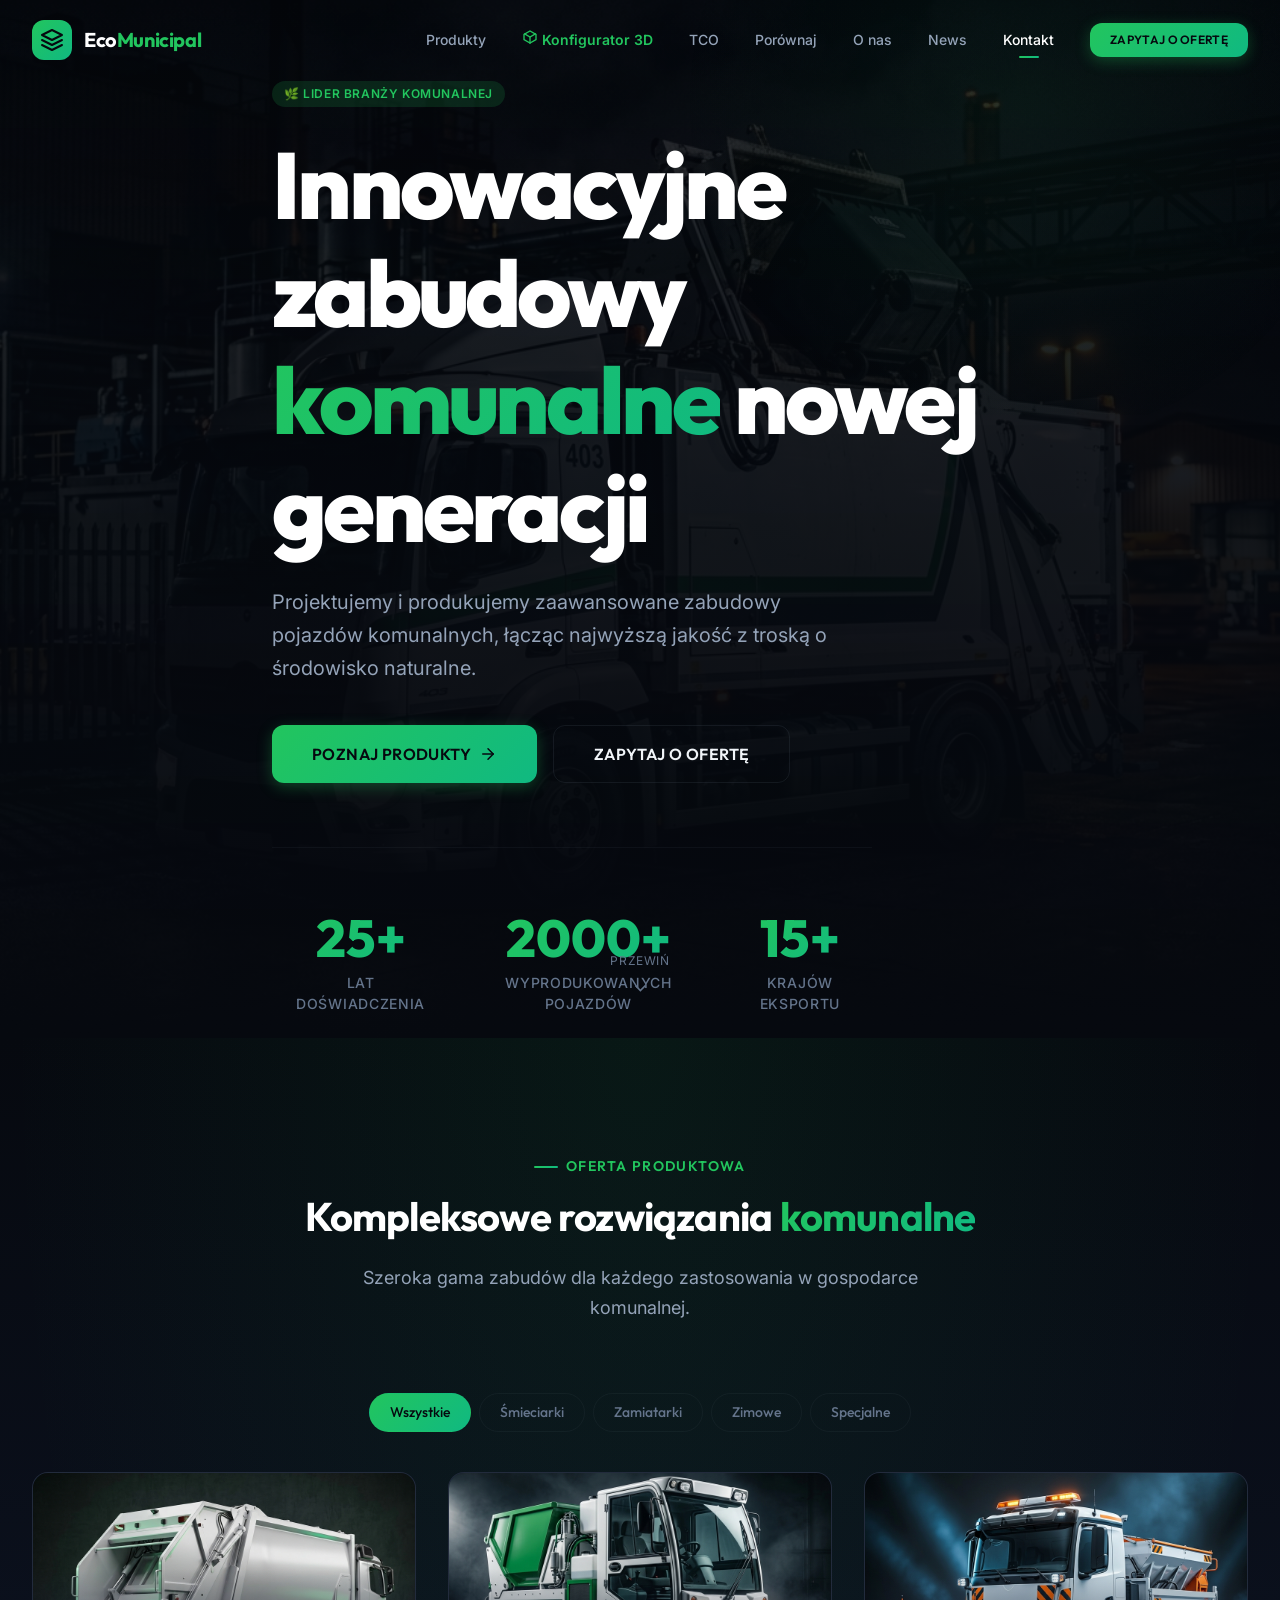
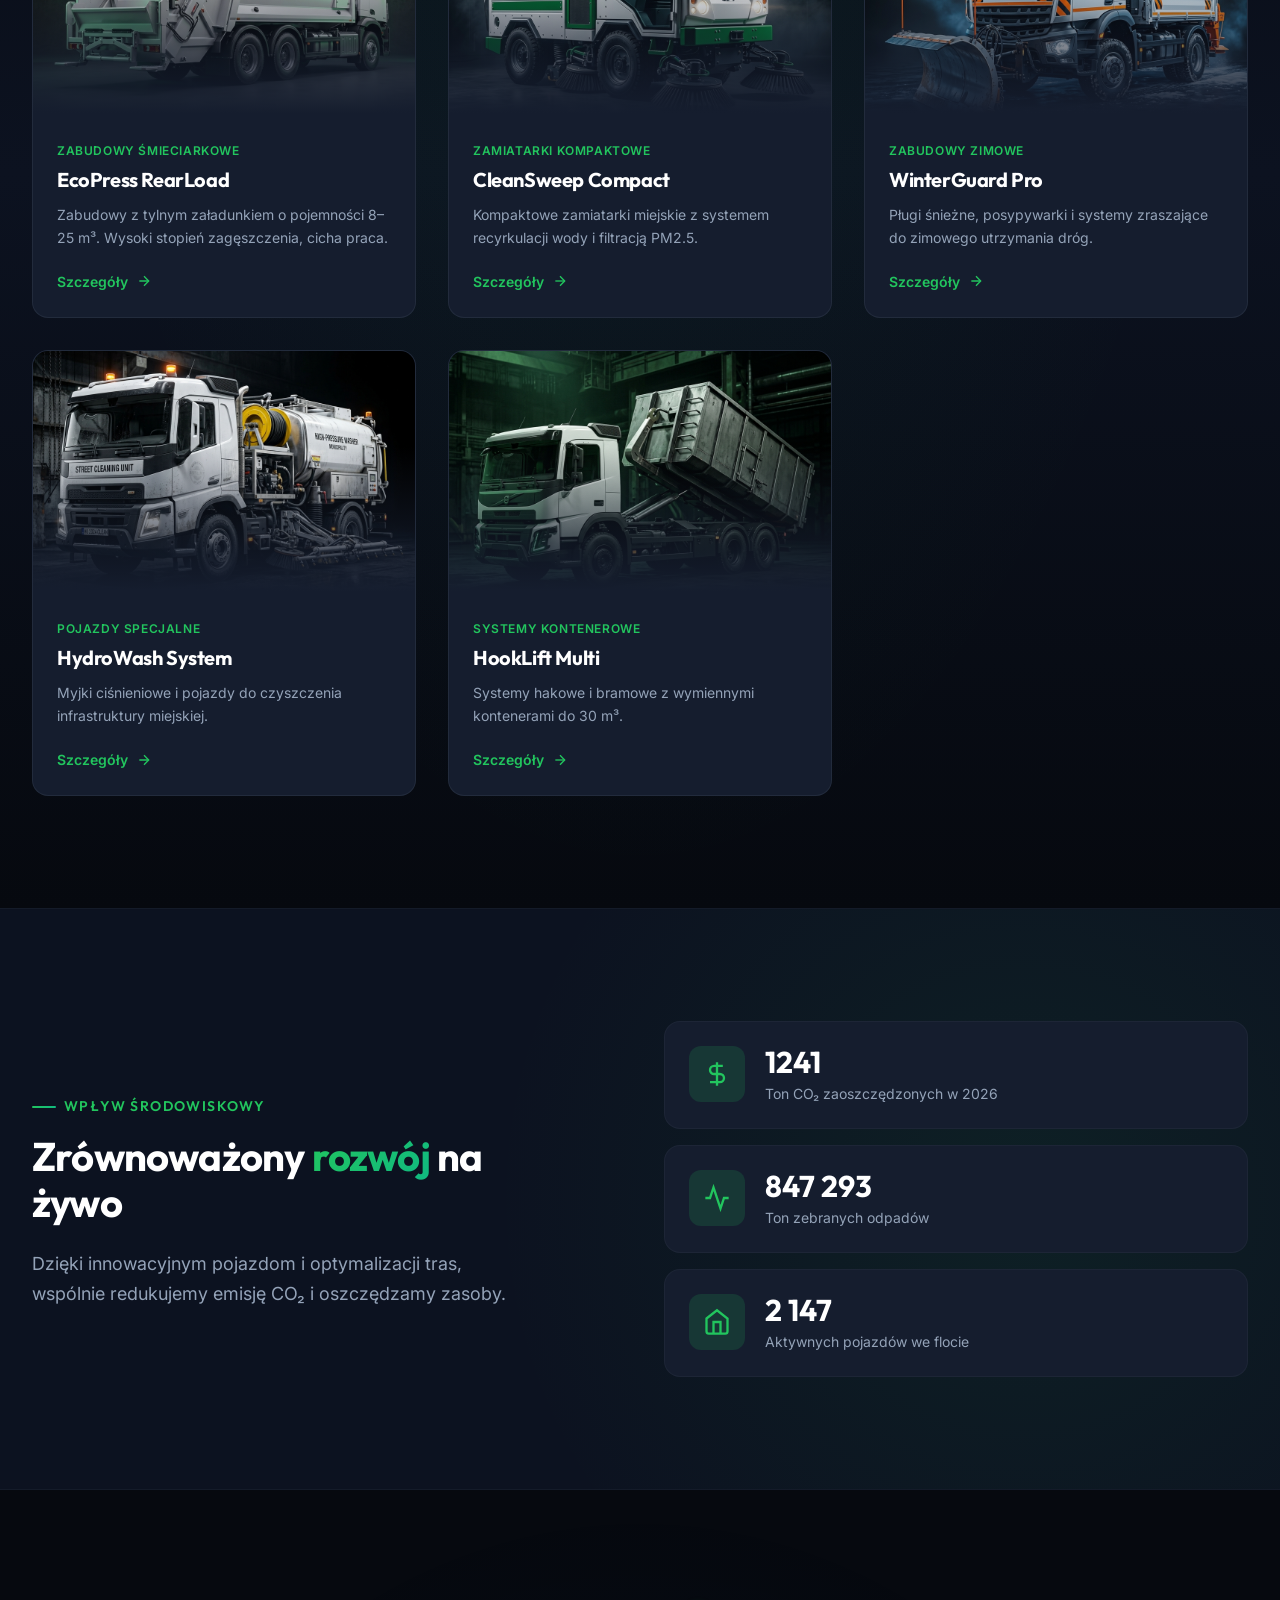
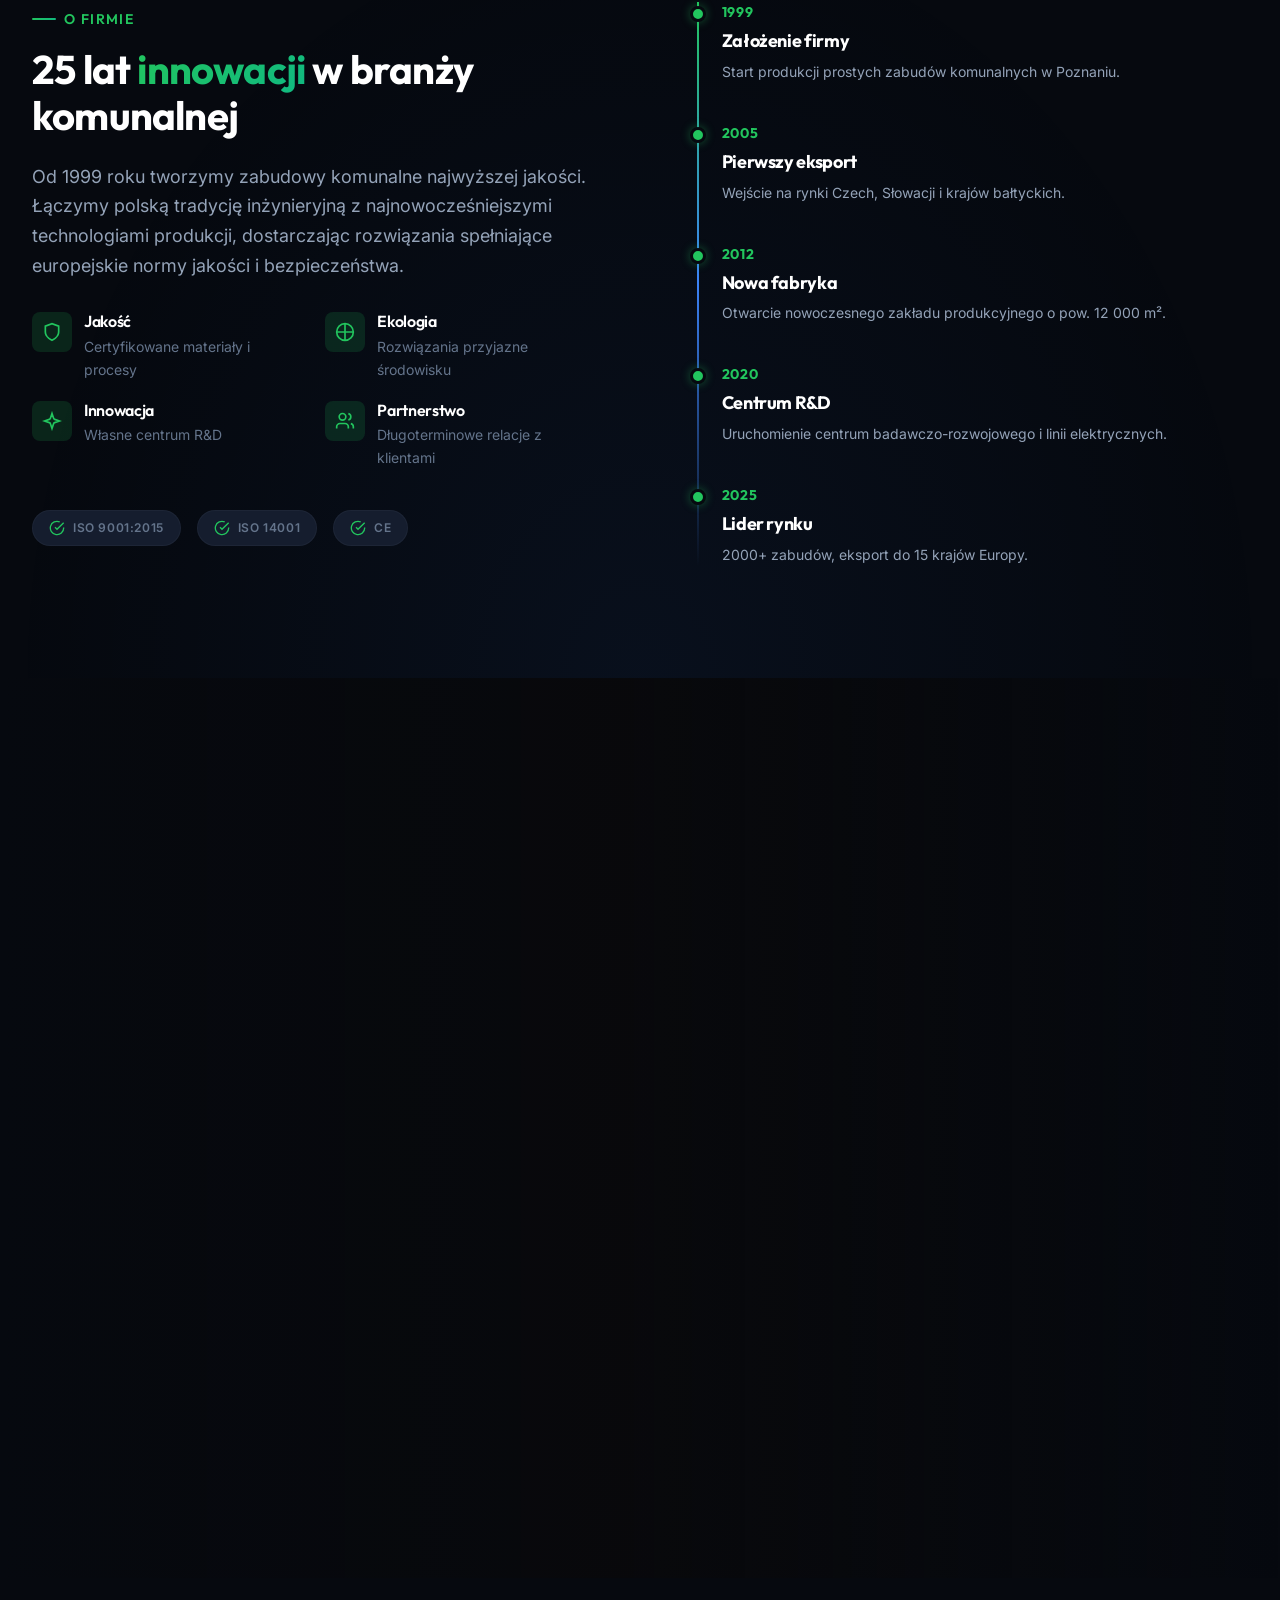
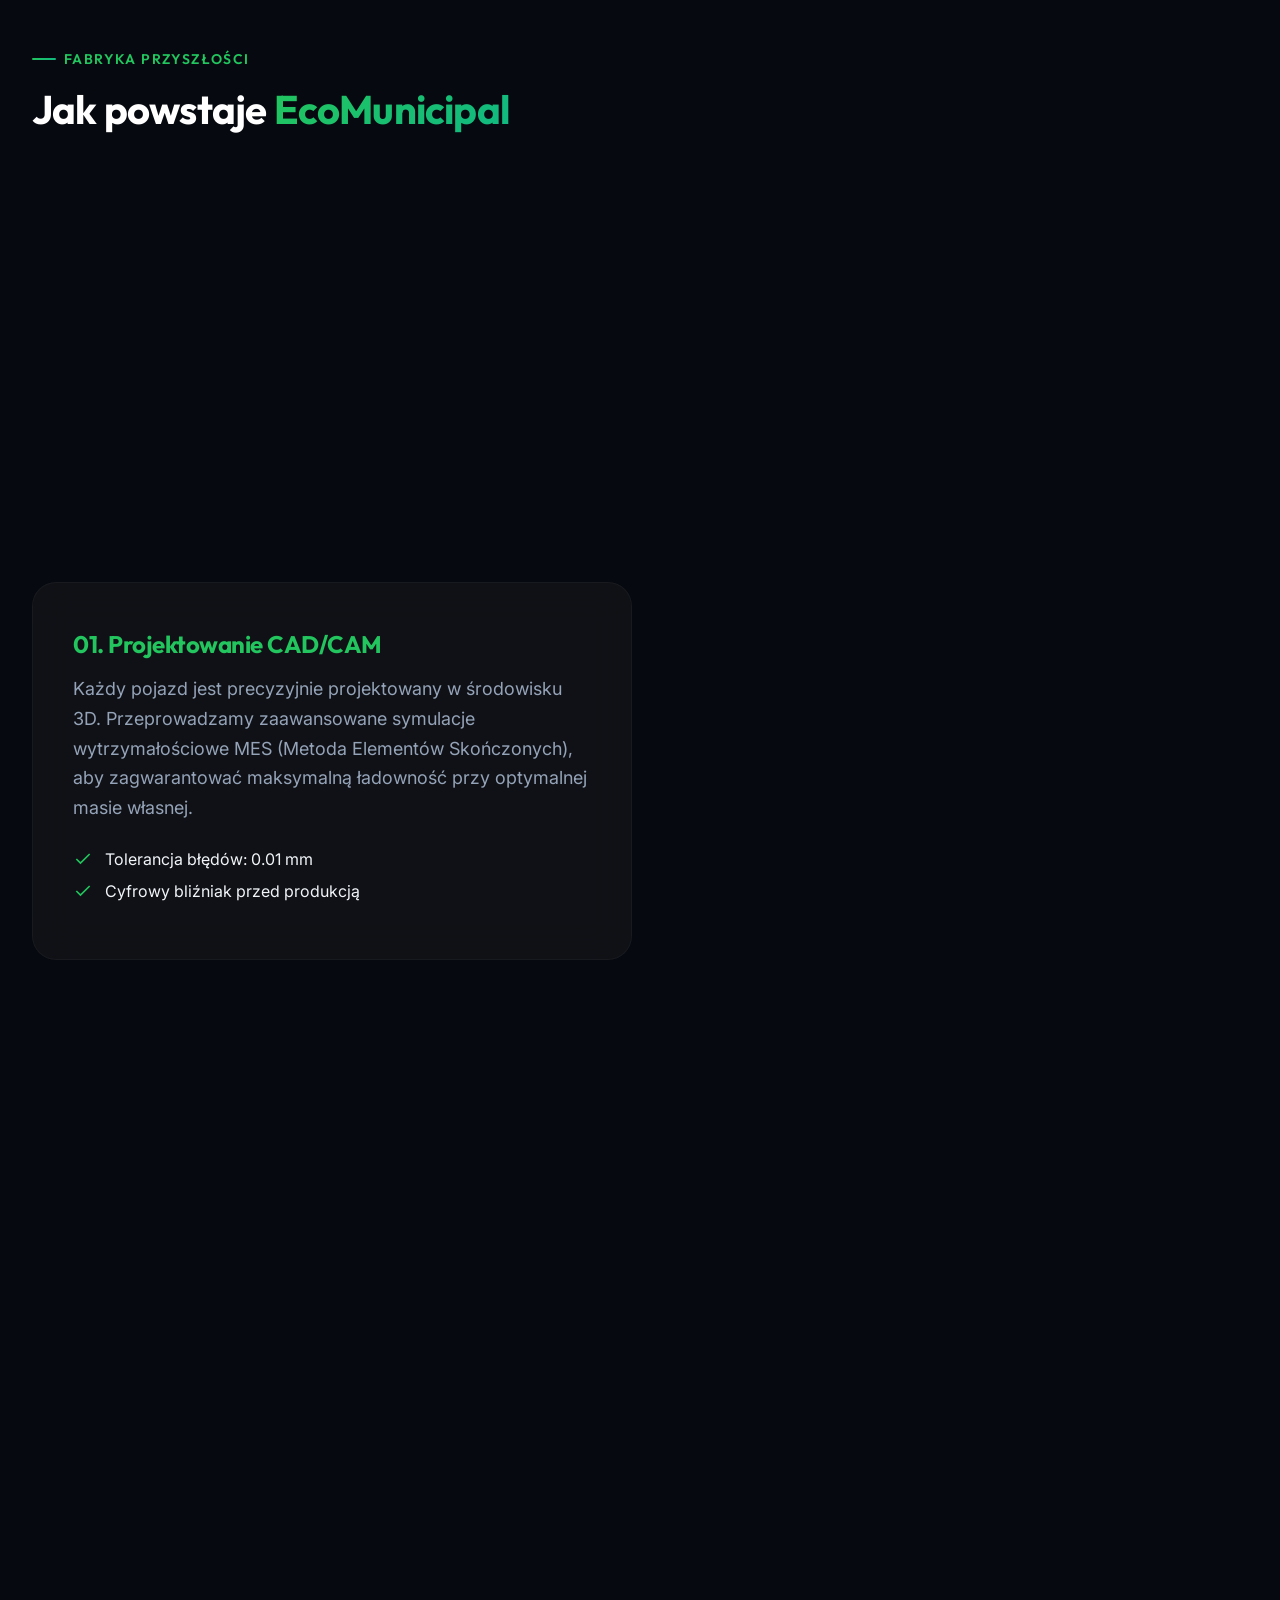
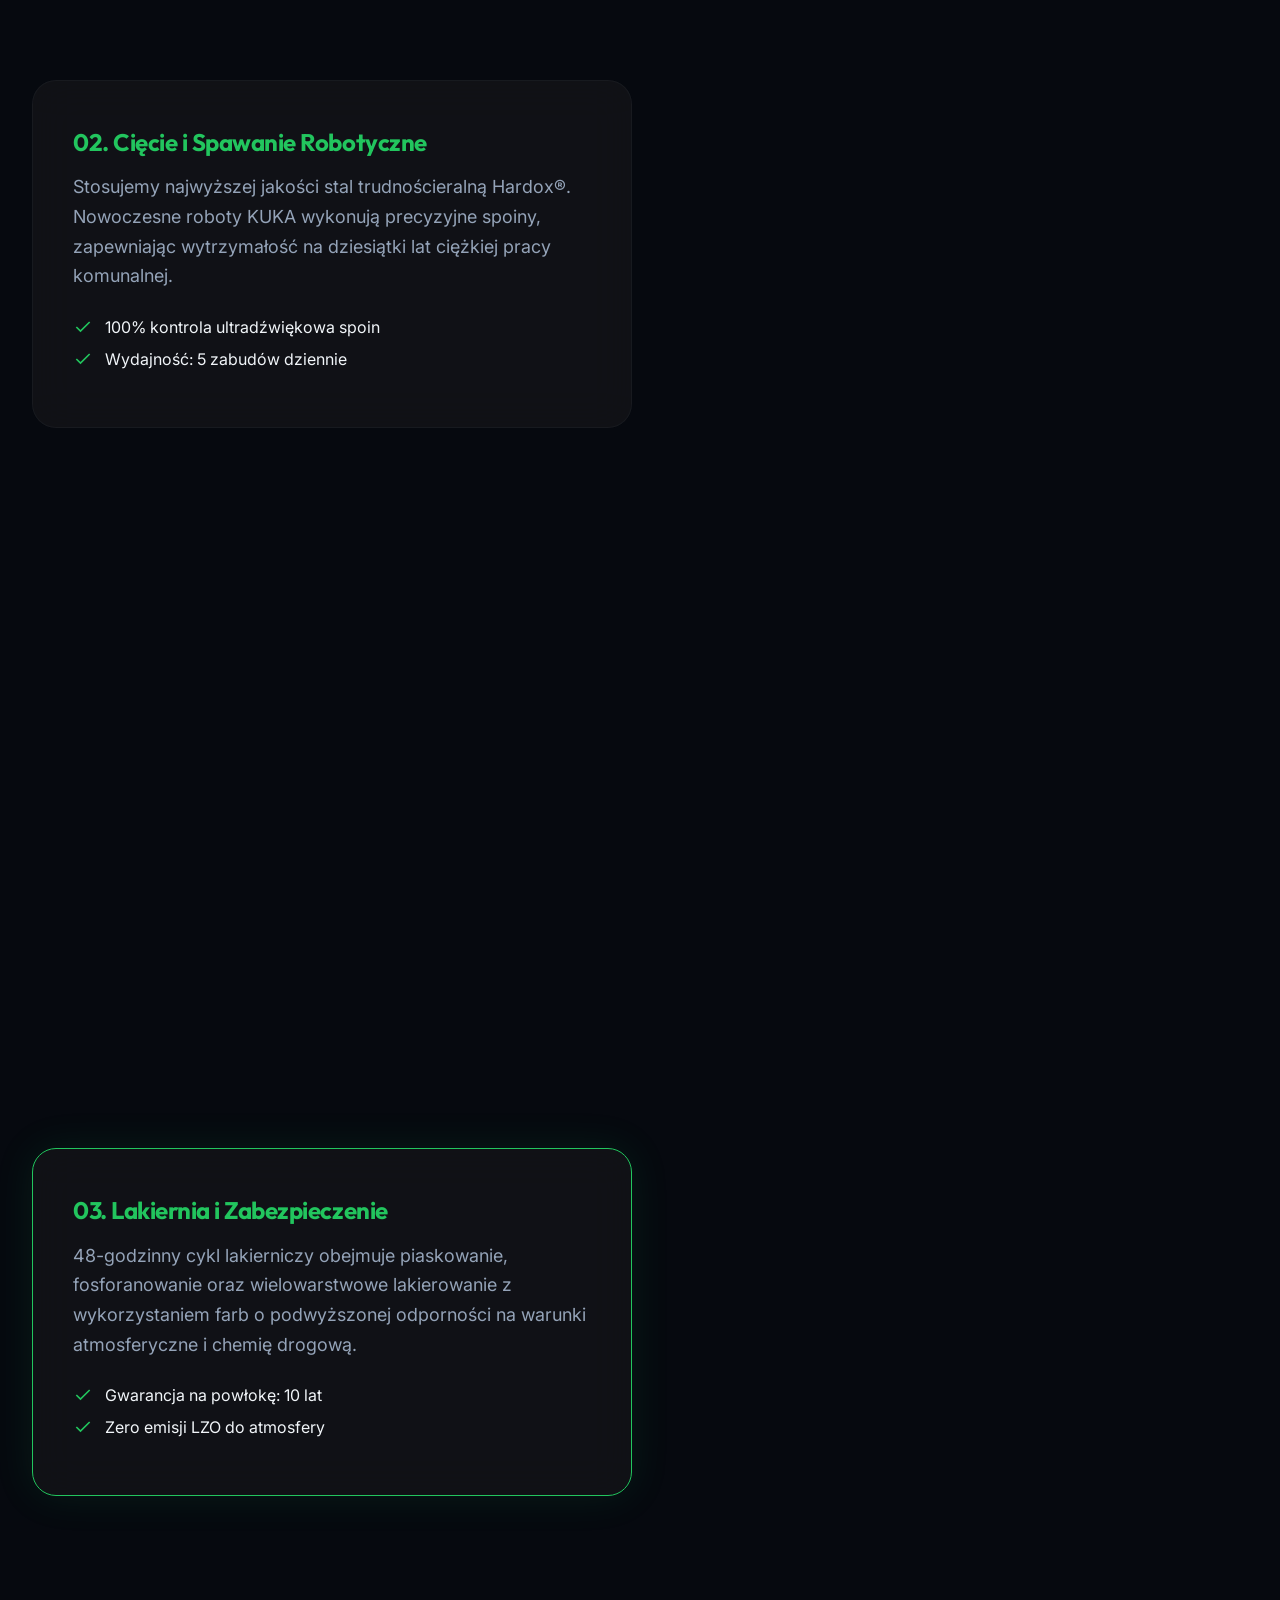
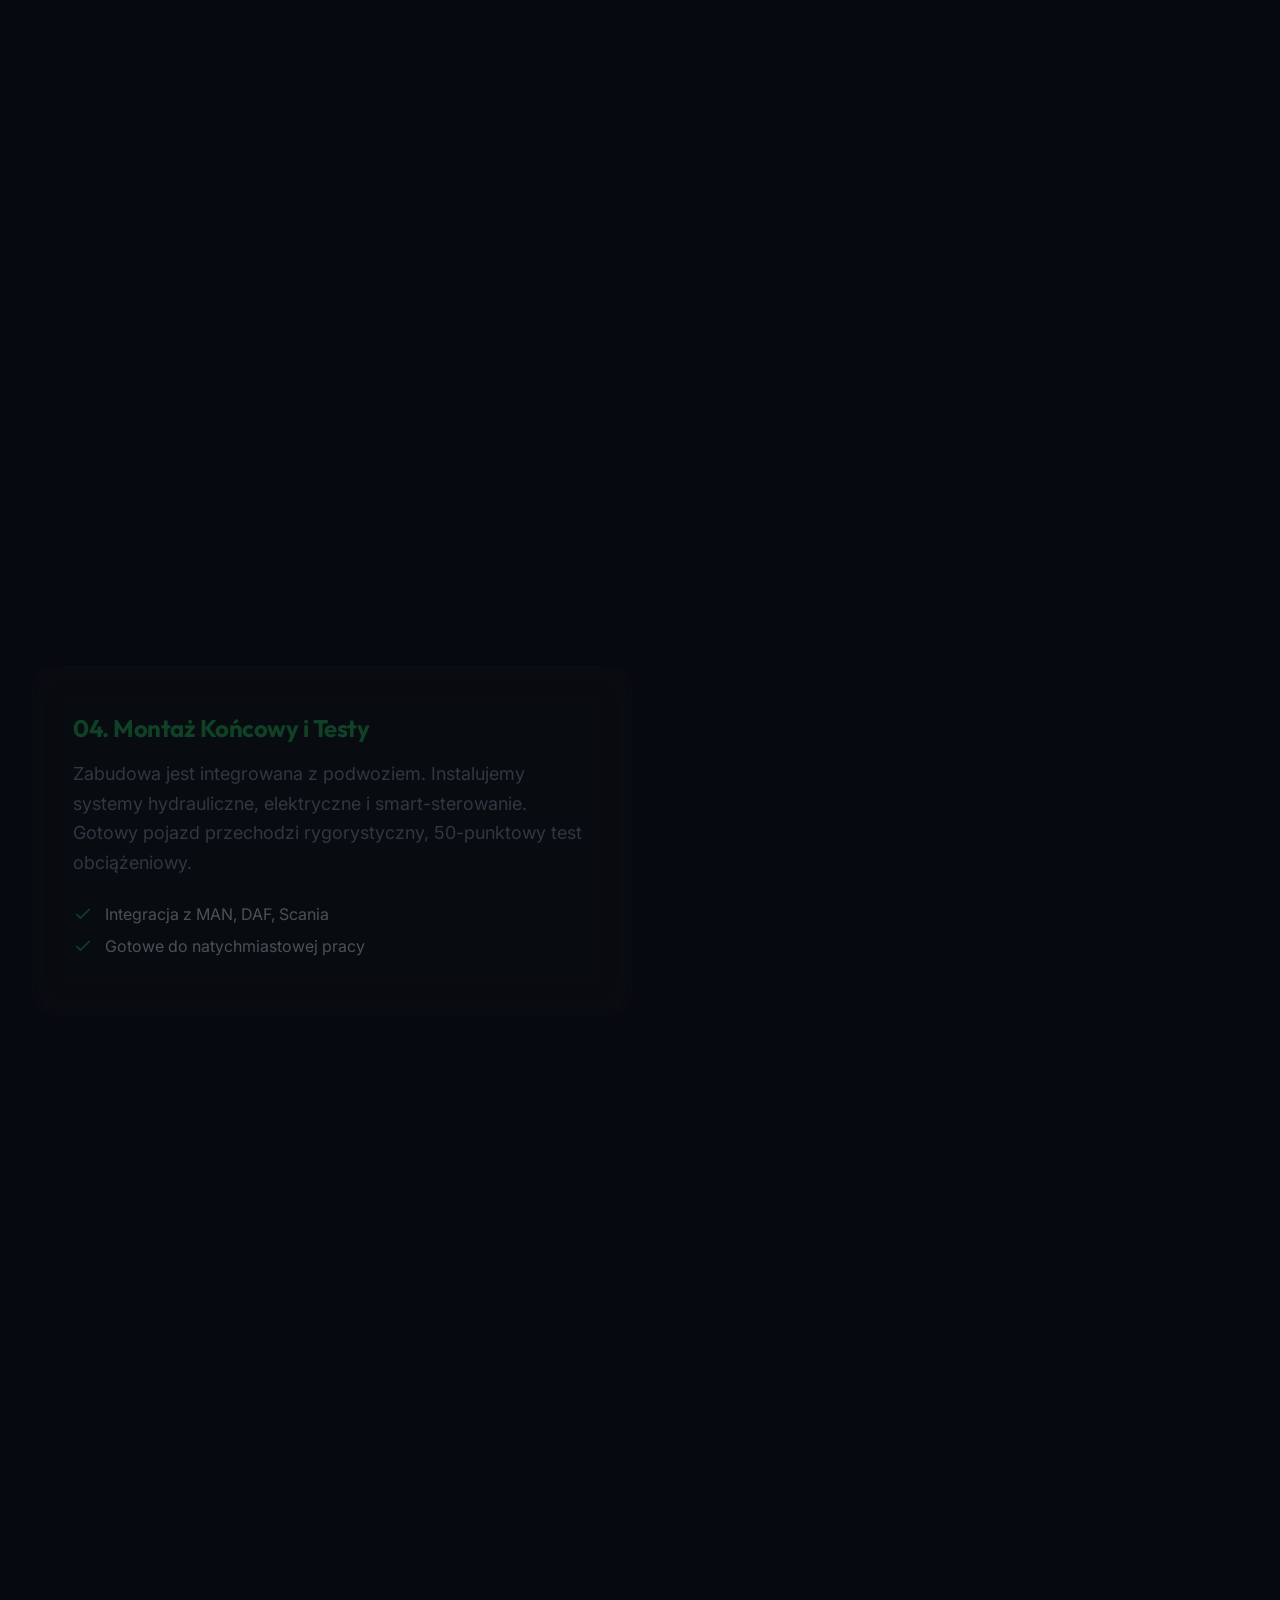
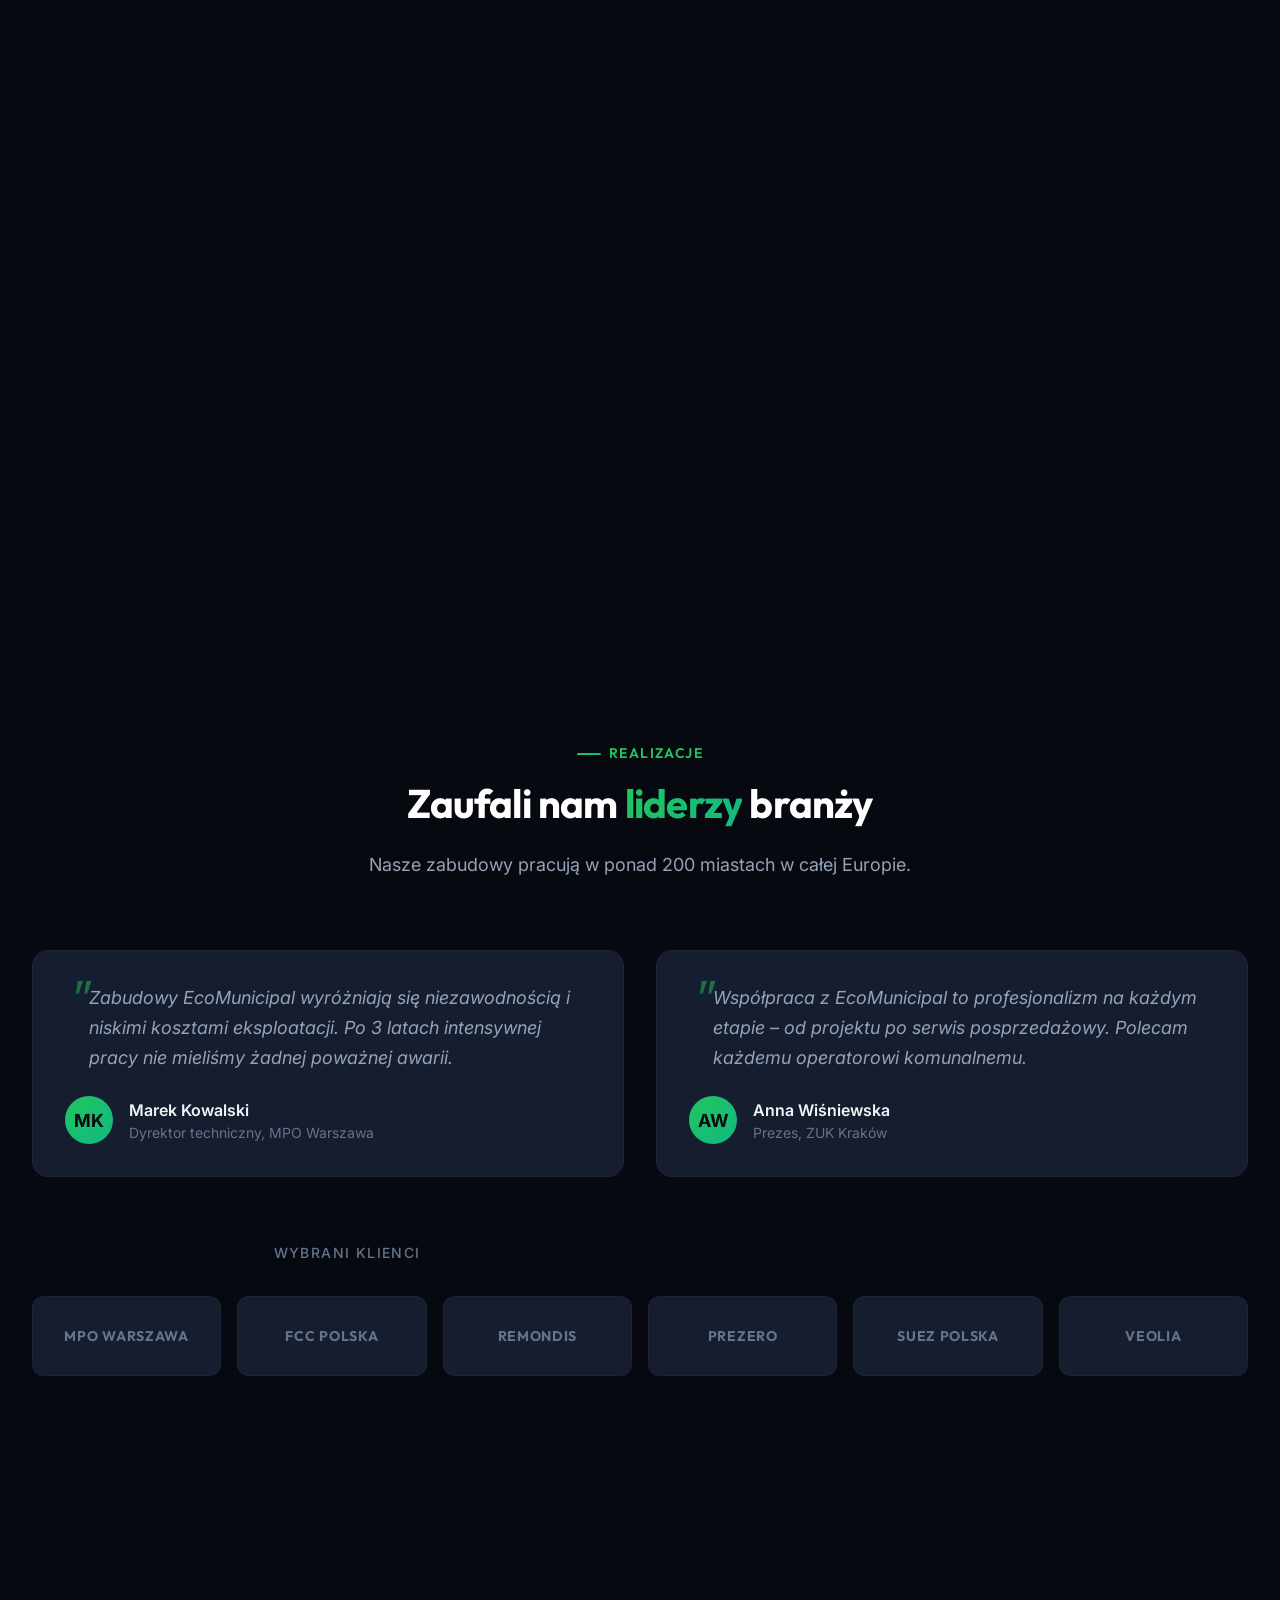
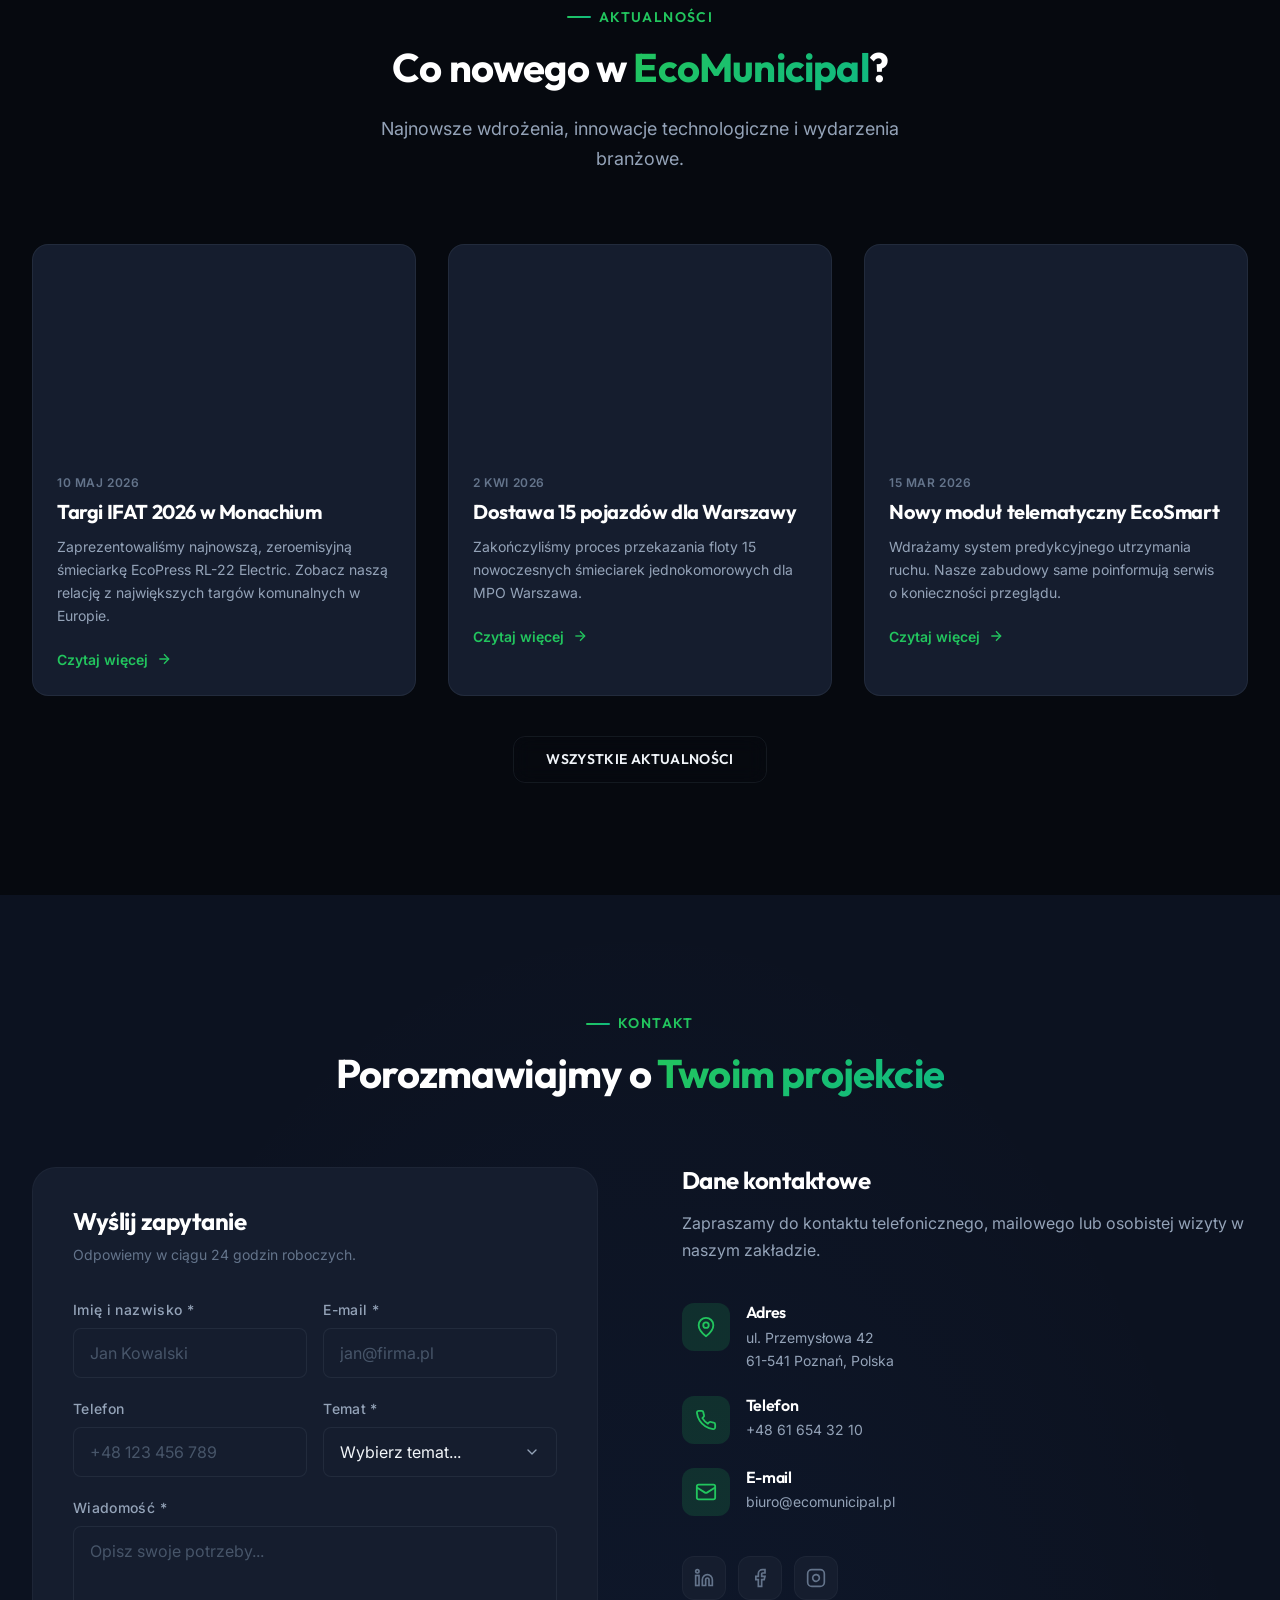
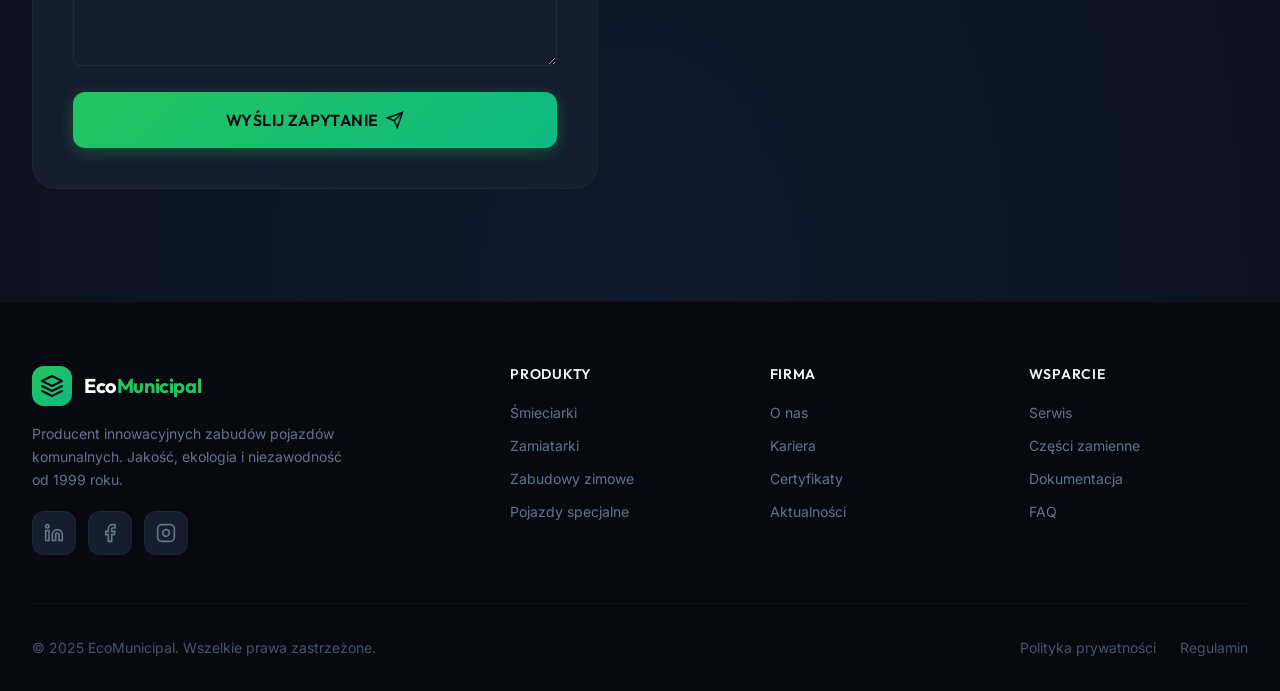
==== commit 6cfc04f7: "feat: 3D configurator placeholder news section social links" ====
--- a/index.html
+++ b/index.html
@@ -28,10 +28,11 @@
       </a>
       <nav class="header__nav" id="main-nav">
         <a href="#produkty" class="header__nav-link">Produkty</a>
-        <a href="calculator.html" class="header__nav-link">Kalkulator TCO</a>
-        <a href="compare.html" class="header__nav-link">Porównaj modele</a>
+        <a href="configurator.html" class="header__nav-link" style="color:var(--color-accent-primary); font-weight:600;"><svg viewBox="0 0 24 24" fill="none" stroke="currentColor" stroke-width="2" width="16" height="16" style="display:inline; margin-right:4px;"><path d="m21 16-9 5-9-5V8l9-5 9 5z"/><path d="m3.27 6.96 8.73 5.05 8.73-5.05"/><path d="M12 22V12"/></svg>Konfigurator 3D</a>
+        <a href="calculator.html" class="header__nav-link">TCO</a>
+        <a href="compare.html" class="header__nav-link">Porównaj</a>
         <a href="#o-nas" class="header__nav-link">O nas</a>
-        <a href="#technologia" class="header__nav-link">Technologia</a>
+        <a href="#aktualnosci" class="header__nav-link">News</a>
         <a href="#kontakt" class="header__nav-link">Kontakt</a>
         <a href="#kontakt" class="btn btn--primary btn--sm header__cta">Zapytaj o ofertę</a>
       </nav>
@@ -289,6 +290,49 @@
     </div>
   </section>
 
+  <!-- NEWS -->
+  <section class="section news" id="aktualnosci">
+    <div class="container">
+      <div class="section__header animate">
+        <div class="section__label">Aktualności</div>
+        <h2 class="section__title">Co nowego w <span>EcoMunicipal</span>?</h2>
+        <p class="section__description">Najnowsze wdrożenia, innowacje technologiczne i wydarzenia branżowe.</p>
+      </div>
+      <div class="products__grid animate--stagger">
+        <article class="product-card" style="cursor: pointer;">
+          <div class="product-card__image" style="height: 200px; background: url('https://images.unsplash.com/photo-1518770660439-4636190af475?auto=format&fit=crop&w=800&q=80') center/cover;"></div>
+          <div class="product-card__body">
+            <span class="product-card__category" style="color:var(--color-text-tertiary);">10 Maj 2026</span>
+            <h3 class="product-card__title">Targi IFAT 2026 w Monachium</h3>
+            <p class="product-card__description">Zaprezentowaliśmy najnowszą, zeroemisyjną śmieciarkę EcoPress RL-22 Electric. Zobacz naszą relację z największych targów komunalnych w Europie.</p>
+            <a href="#" class="product-card__link">Czytaj więcej <svg viewBox="0 0 24 24" fill="none" stroke="currentColor" stroke-width="2"><path d="M5 12h14"/><path d="m12 5 7 7-7 7"/></svg></a>
+          </div>
+        </article>
+        <article class="product-card" style="cursor: pointer;">
+          <div class="product-card__image" style="height: 200px; background: url('https://images.unsplash.com/photo-1605810230434-7631ac76ec81?auto=format&fit=crop&w=800&q=80') center/cover;"></div>
+          <div class="product-card__body">
+            <span class="product-card__category" style="color:var(--color-text-tertiary);">2 Kwi 2026</span>
+            <h3 class="product-card__title">Dostawa 15 pojazdów dla Warszawy</h3>
+            <p class="product-card__description">Zakończyliśmy proces przekazania floty 15 nowoczesnych śmieciarek jednokomorowych dla MPO Warszawa.</p>
+            <a href="#" class="product-card__link">Czytaj więcej <svg viewBox="0 0 24 24" fill="none" stroke="currentColor" stroke-width="2"><path d="M5 12h14"/><path d="m12 5 7 7-7 7"/></svg></a>
+          </div>
+        </article>
+        <article class="product-card" style="cursor: pointer;">
+          <div class="product-card__image" style="height: 200px; background: url('https://images.unsplash.com/photo-1504328345606-18bbc8c9d7d1?auto=format&fit=crop&w=800&q=80') center/cover;"></div>
+          <div class="product-card__body">
+            <span class="product-card__category" style="color:var(--color-text-tertiary);">15 Mar 2026</span>
+            <h3 class="product-card__title">Nowy moduł telematyczny EcoSmart</h3>
+            <p class="product-card__description">Wdrażamy system predykcyjnego utrzymania ruchu. Nasze zabudowy same poinformują serwis o konieczności przeglądu.</p>
+            <a href="#" class="product-card__link">Czytaj więcej <svg viewBox="0 0 24 24" fill="none" stroke="currentColor" stroke-width="2"><path d="M5 12h14"/><path d="m12 5 7 7-7 7"/></svg></a>
+          </div>
+        </article>
+      </div>
+      <div style="text-align:center; margin-top:var(--space-10)">
+        <a href="#" class="btn btn--outline">Wszystkie aktualności</a>
+      </div>
+    </div>
+  </section>
+
   <!-- CONTACT -->
   <section class="section contact" id="kontakt">
     <div class="container">
@@ -322,6 +366,11 @@
             <div class="contact__detail"><div class="contact__detail-icon"><svg viewBox="0 0 24 24" fill="none" stroke="currentColor" stroke-width="2"><path d="M22 16.92v3a2 2 0 0 1-2.18 2 19.79 19.79 0 0 1-8.63-3.07 19.5 19.5 0 0 1-6-6 19.79 19.79 0 0 1-3.07-8.67A2 2 0 0 1 4.11 2h3a2 2 0 0 1 2 1.72c.127.96.361 1.903.7 2.81a2 2 0 0 1-.45 2.11L8.09 9.91a16 16 0 0 0 6 6l1.27-1.27a2 2 0 0 1 2.11-.45c.907.339 1.85.573 2.81.7A2 2 0 0 1 22 16.92z"/></svg></div><div><h4>Telefon</h4><p><a href="tel:+48616543210">+48 61 654 32 10</a></p></div></div>
             <div class="contact__detail"><div class="contact__detail-icon"><svg viewBox="0 0 24 24" fill="none" stroke="currentColor" stroke-width="2"><rect width="20" height="16" x="2" y="4" rx="2"/><path d="m22 7-8.97 5.7a1.94 1.94 0 0 1-2.06 0L2 7"/></svg></div><div><h4>E-mail</h4><p><a href="mailto:biuro@ecomunicipal.pl">biuro@ecomunicipal.pl</a></p></div></div>
           </div>
+          <div class="contact__social">
+            <a href="#" class="contact__social-link" aria-label="LinkedIn"><svg viewBox="0 0 24 24" fill="none" stroke="currentColor" stroke-width="2"><path d="M16 8a6 6 0 0 1 6 6v7h-4v-7a2 2 0 0 0-2-2 2 2 0 0 0-2 2v7h-4v-7a6 6 0 0 1 6-6z"/><rect x="2" y="9" width="4" height="12"/><circle cx="4" cy="4" r="2"/></svg></a>
+            <a href="#" class="contact__social-link" aria-label="Facebook"><svg viewBox="0 0 24 24" fill="none" stroke="currentColor" stroke-width="2"><path d="M18 2h-3a5 5 0 0 0-5 5v3H7v4h3v8h4v-8h3l1-4h-4V7a1 1 0 0 1 1-1h3z"/></svg></a>
+            <a href="#" class="contact__social-link" aria-label="Instagram"><svg viewBox="0 0 24 24" fill="none" stroke="currentColor" stroke-width="2"><rect x="2" y="2" width="20" height="20" rx="5" ry="5"/><path d="M16 11.37A4 4 0 1 1 12.63 8 4 4 0 0 1 16 11.37z"/><line x1="17.5" y1="6.5" x2="17.51" y2="6.5"/></svg></a>
+          </div>
         </div>
       </div>
     </div>
@@ -334,6 +383,11 @@
         <div class="footer__brand">
           <a href="#" class="header__logo"><div class="header__logo-icon"><svg viewBox="0 0 24 24" fill="none" stroke="currentColor" stroke-width="2" stroke-linecap="round" stroke-linejoin="round"><path d="M12 2L2 7l10 5 10-5-10-5z"/><path d="M2 17l10 5 10-5"/><path d="M2 12l10 5 10-5"/></svg></div><span class="header__logo-text">Eco<span>Municipal</span></span></a>
           <p>Producent innowacyjnych zabudów pojazdów komunalnych. Jakość, ekologia i niezawodność od 1999 roku.</p>
+          <div class="contact__social" style="margin-top: 20px;">
+            <a href="#" class="contact__social-link" aria-label="LinkedIn"><svg viewBox="0 0 24 24" fill="none" stroke="currentColor" stroke-width="2"><path d="M16 8a6 6 0 0 1 6 6v7h-4v-7a2 2 0 0 0-2-2 2 2 0 0 0-2 2v7h-4v-7a6 6 0 0 1 6-6z"/><rect x="2" y="9" width="4" height="12"/><circle cx="4" cy="4" r="2"/></svg></a>
+            <a href="#" class="contact__social-link" aria-label="Facebook"><svg viewBox="0 0 24 24" fill="none" stroke="currentColor" stroke-width="2"><path d="M18 2h-3a5 5 0 0 0-5 5v3H7v4h3v8h4v-8h3l1-4h-4V7a1 1 0 0 1 1-1h3z"/></svg></a>
+            <a href="#" class="contact__social-link" aria-label="Instagram"><svg viewBox="0 0 24 24" fill="none" stroke="currentColor" stroke-width="2"><rect x="2" y="2" width="20" height="20" rx="5" ry="5"/><path d="M16 11.37A4 4 0 1 1 12.63 8 4 4 0 0 1 16 11.37z"/><line x1="17.5" y1="6.5" x2="17.51" y2="6.5"/></svg></a>
+          </div>
         </div>
         <div><h4 class="footer__heading">Produkty</h4><nav class="footer__links"><a href="#" class="footer__link">Śmieciarki</a><a href="#" class="footer__link">Zamiatarki</a><a href="#" class="footer__link">Zabudowy zimowe</a><a href="#" class="footer__link">Pojazdy specjalne</a></nav></div>
         <div><h4 class="footer__heading">Firma</h4><nav class="footer__links"><a href="#" class="footer__link">O nas</a><a href="#" class="footer__link">Kariera</a><a href="#" class="footer__link">Certyfikaty</a><a href="#" class="footer__link">Aktualności</a></nav></div>
